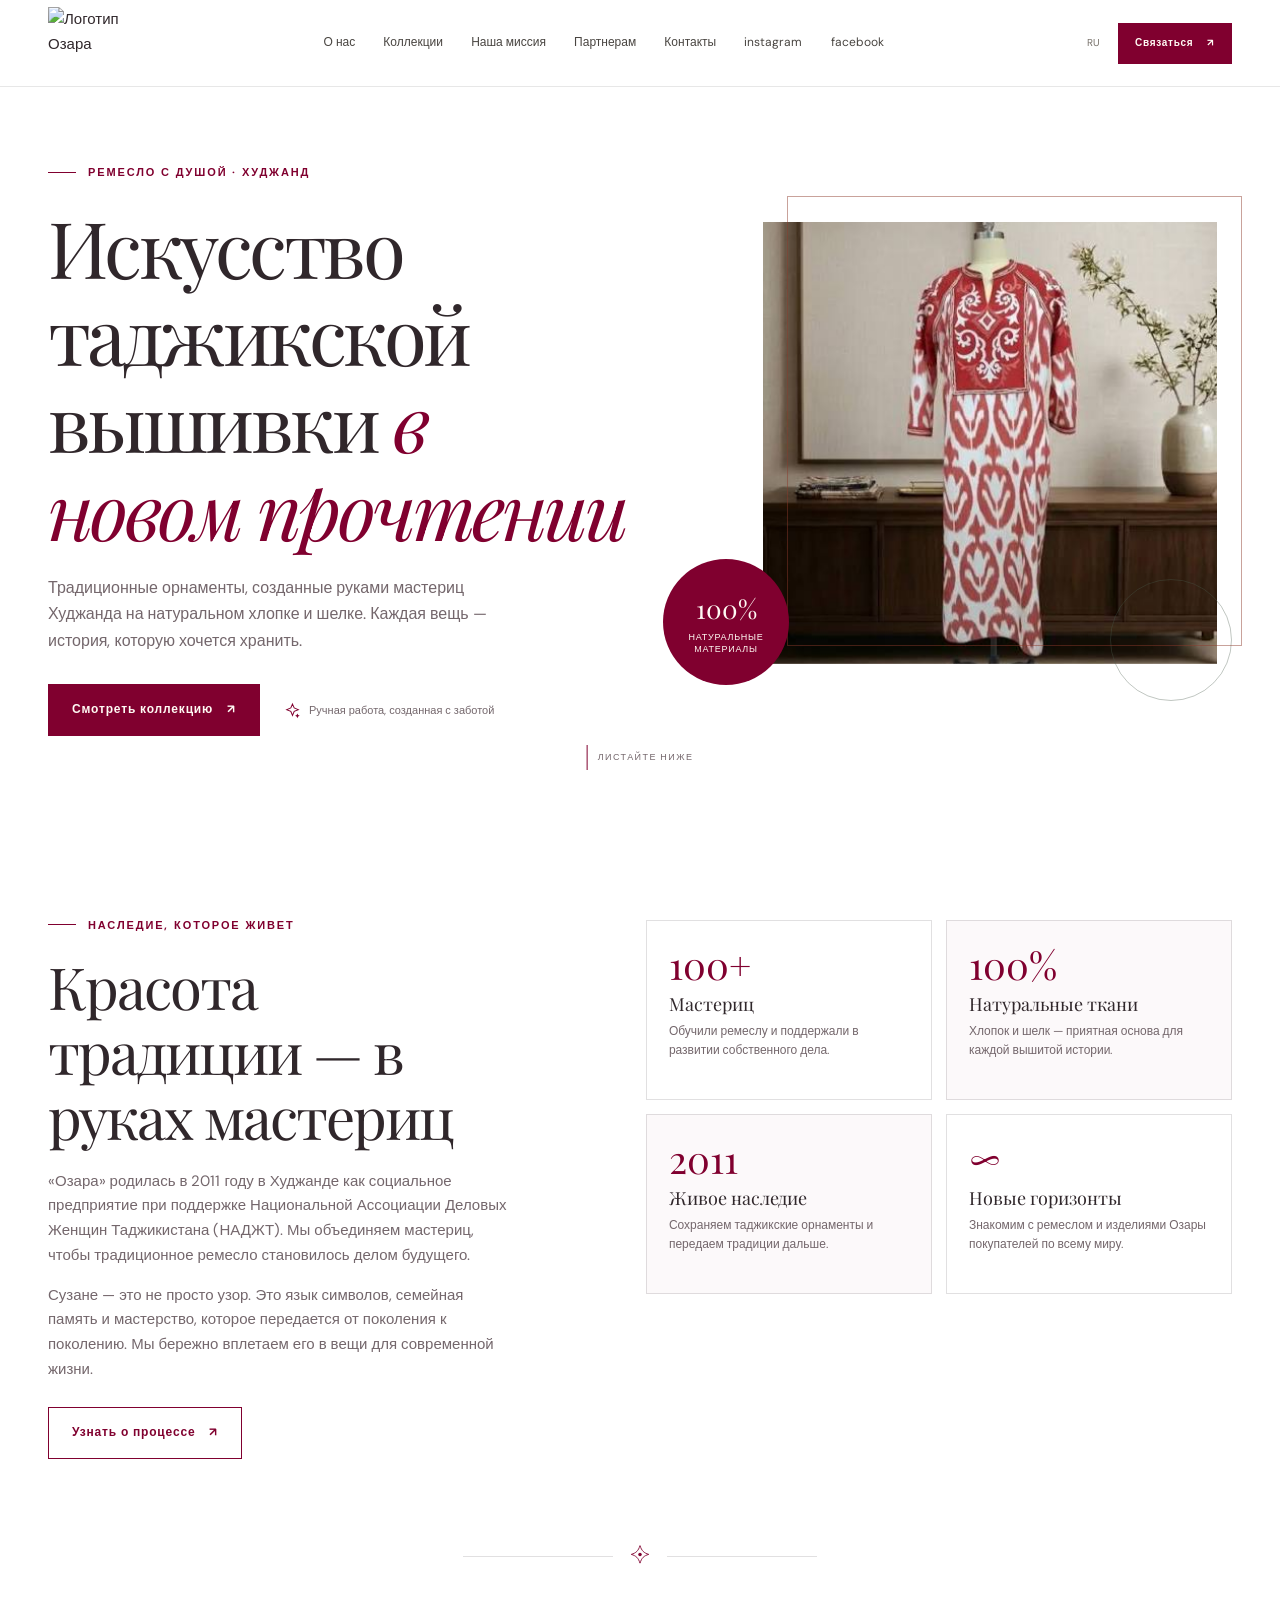
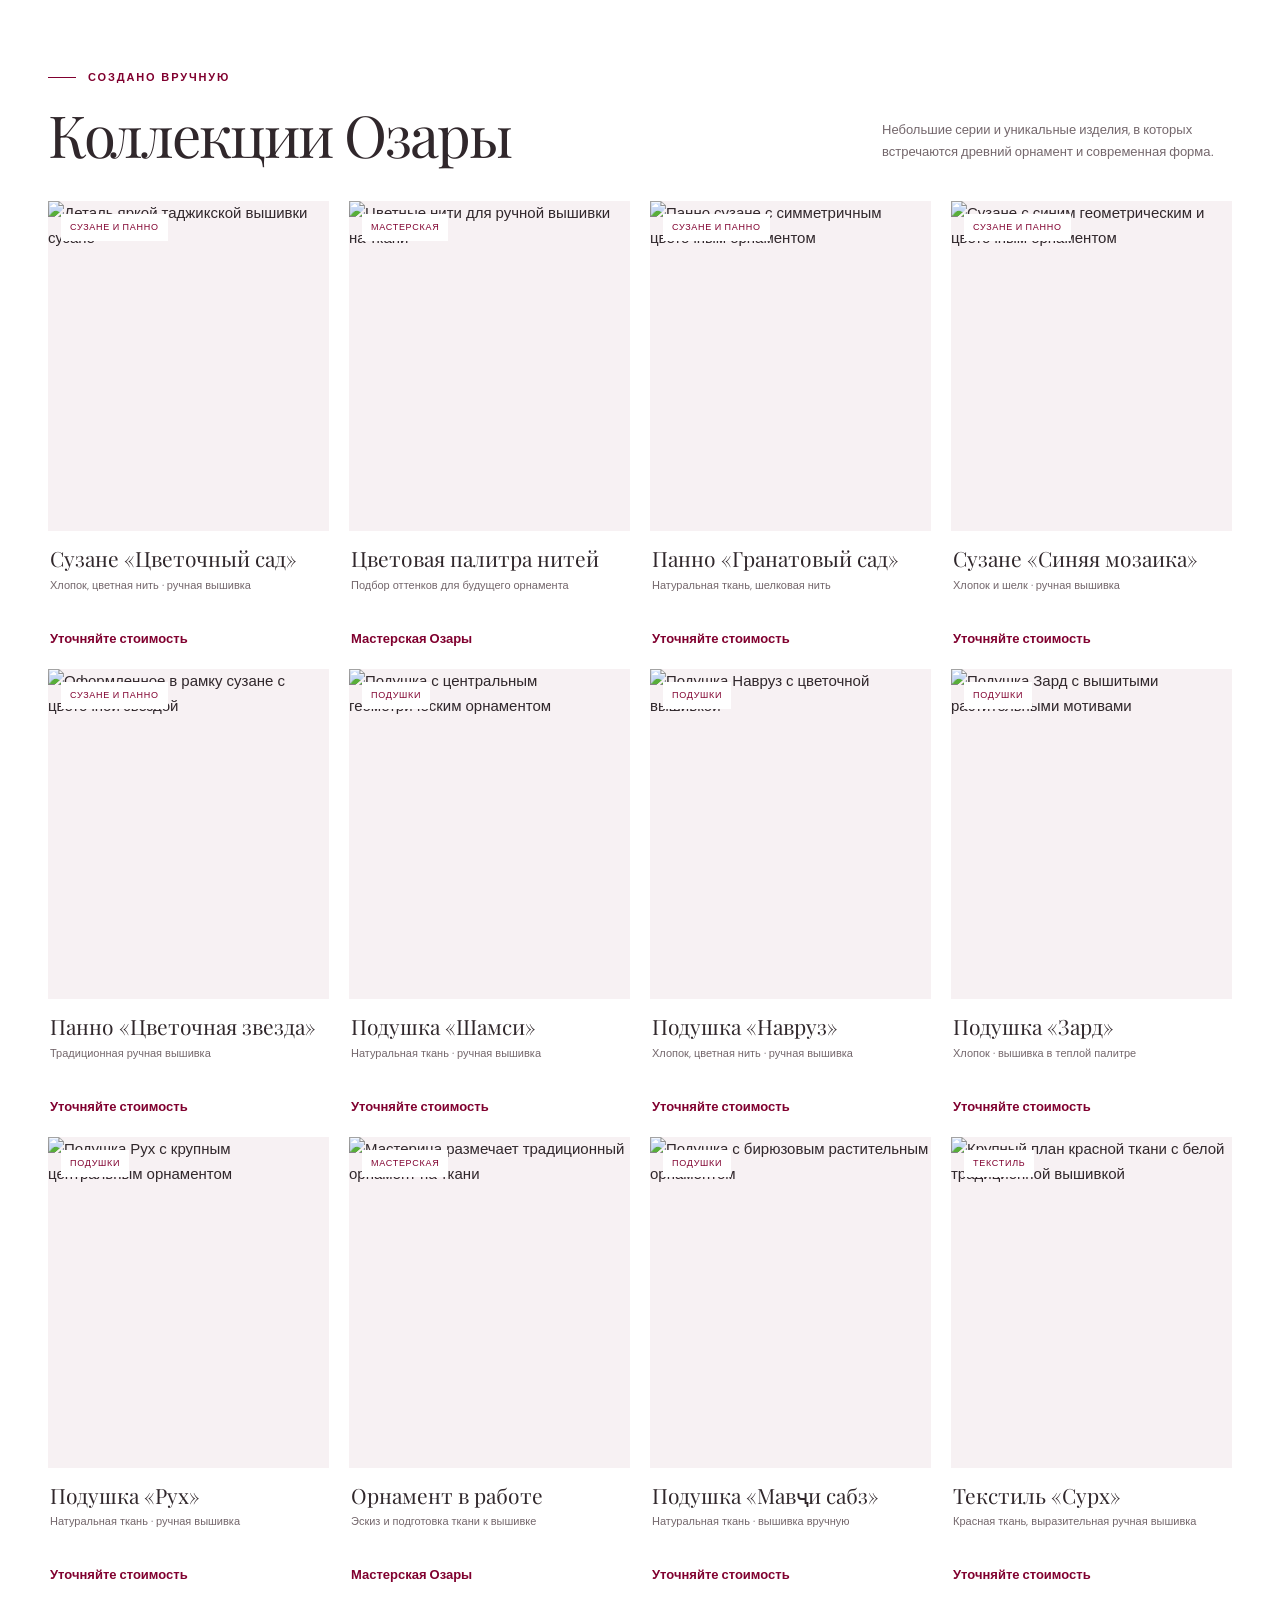
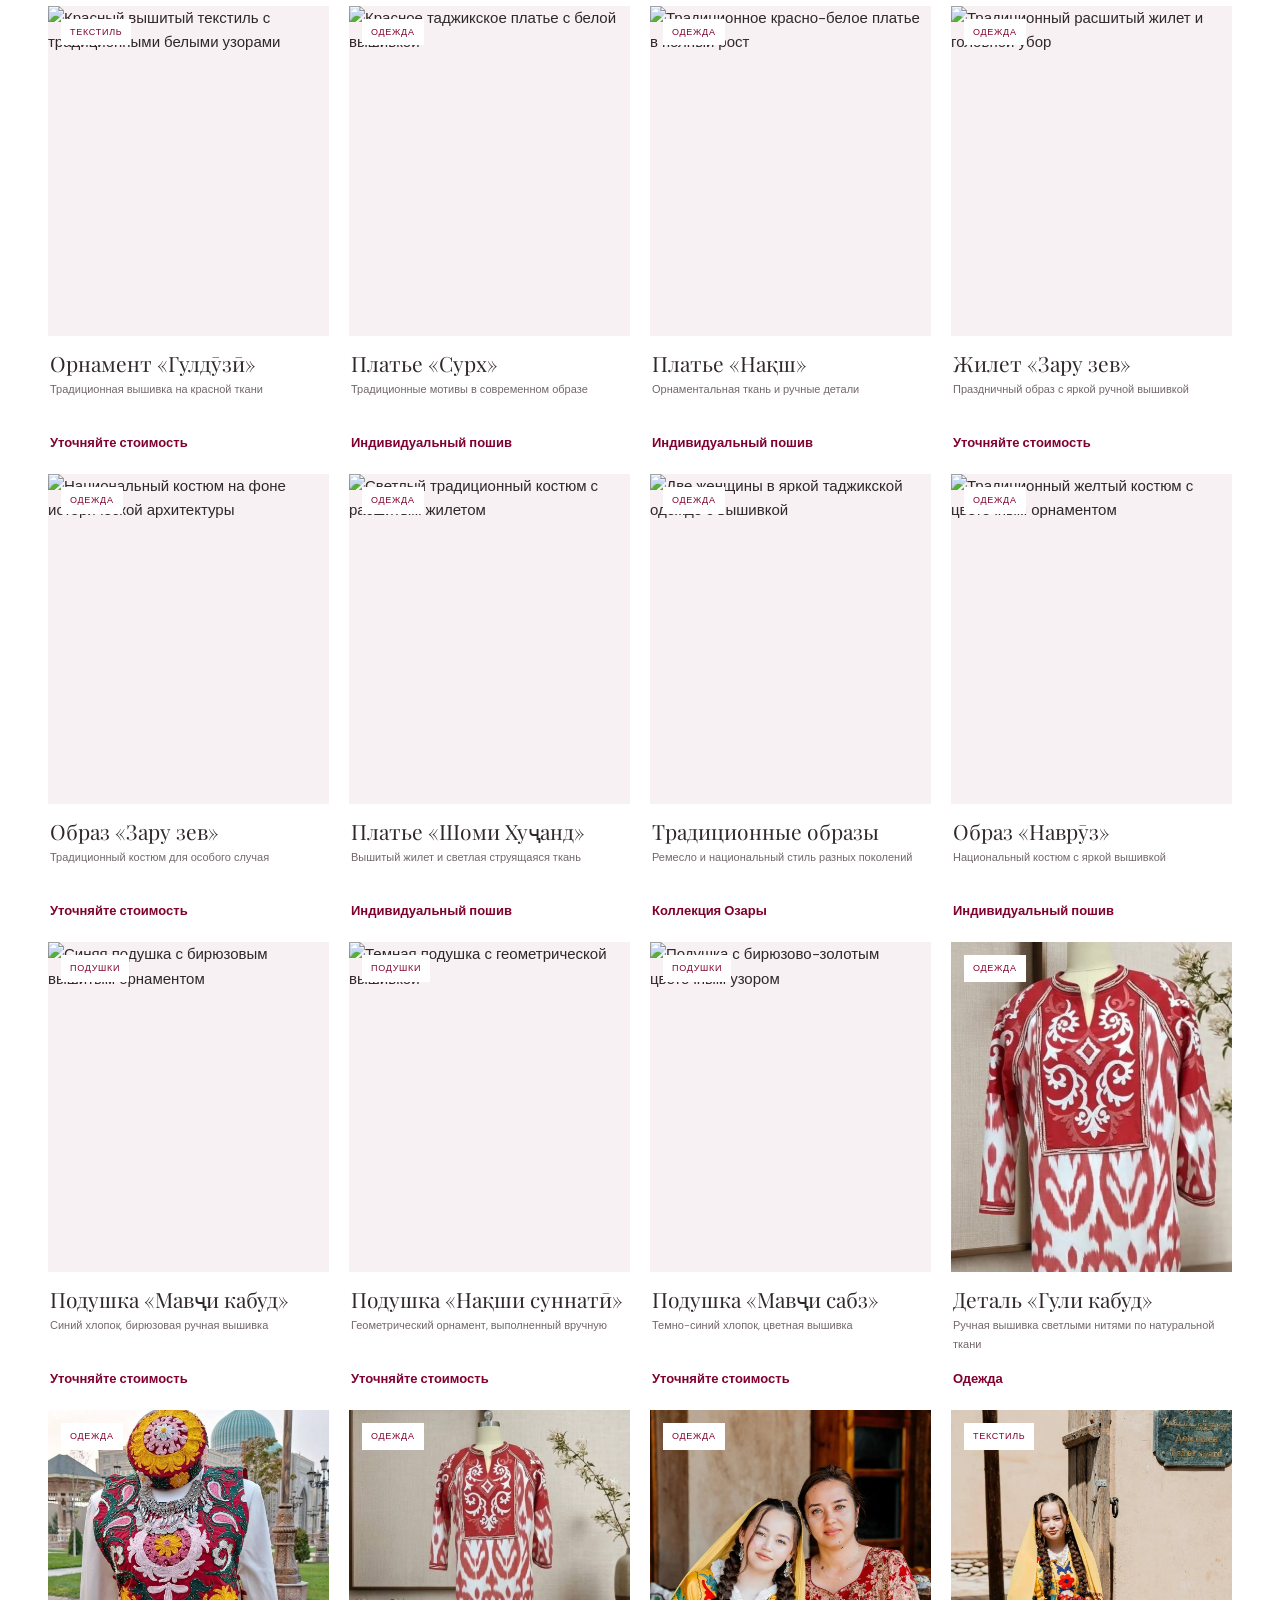
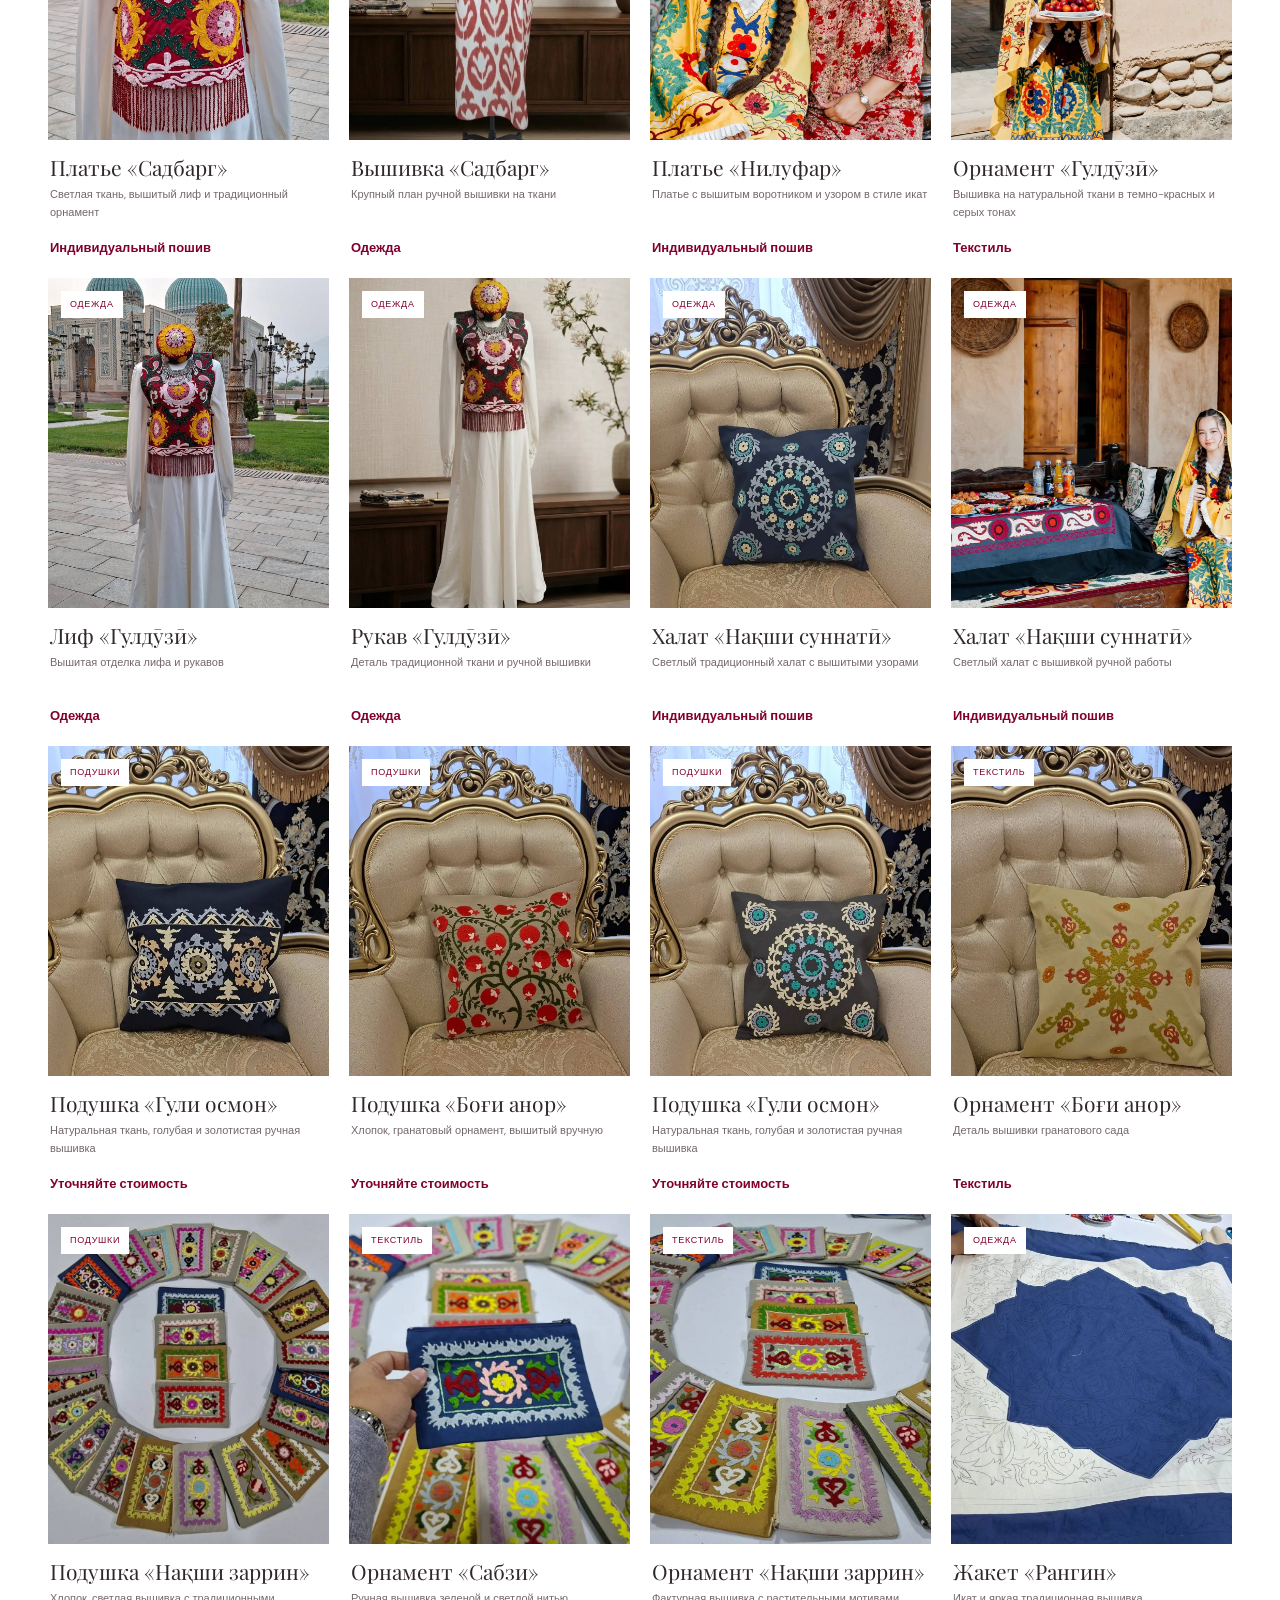
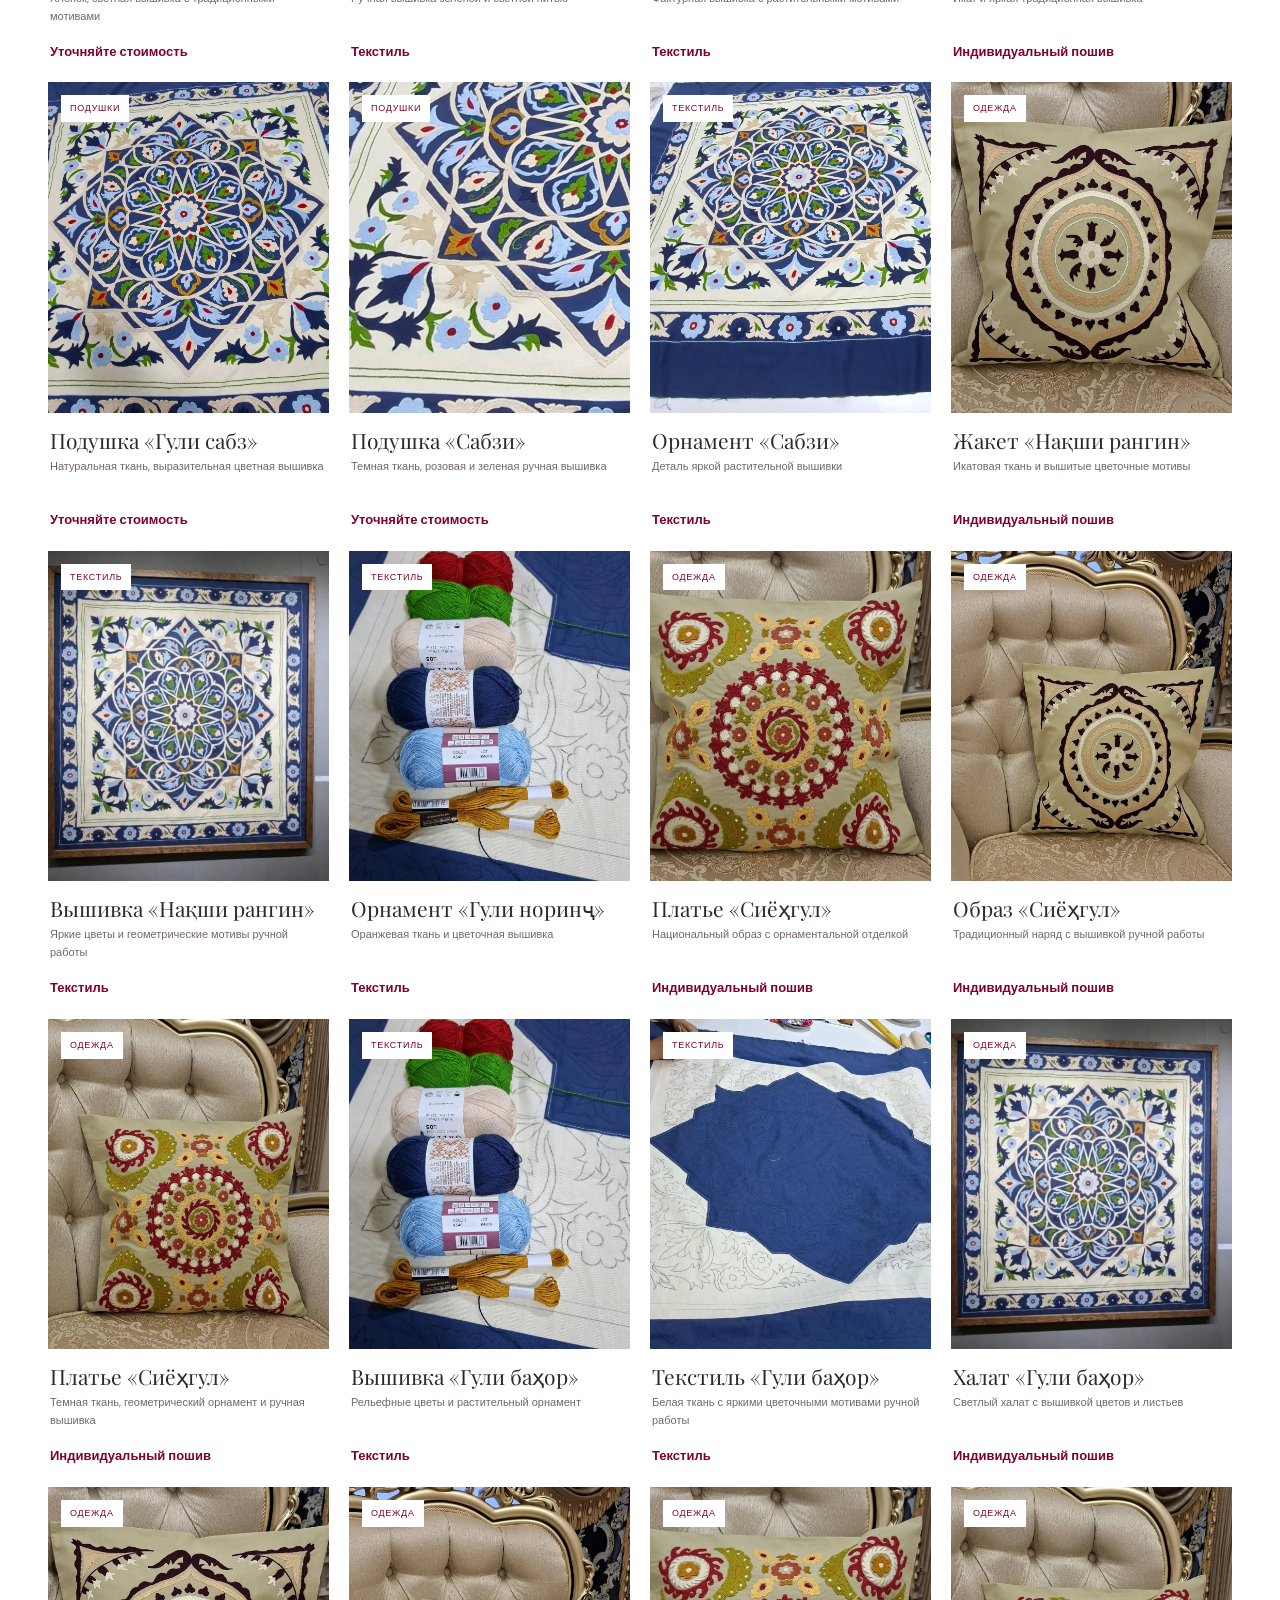
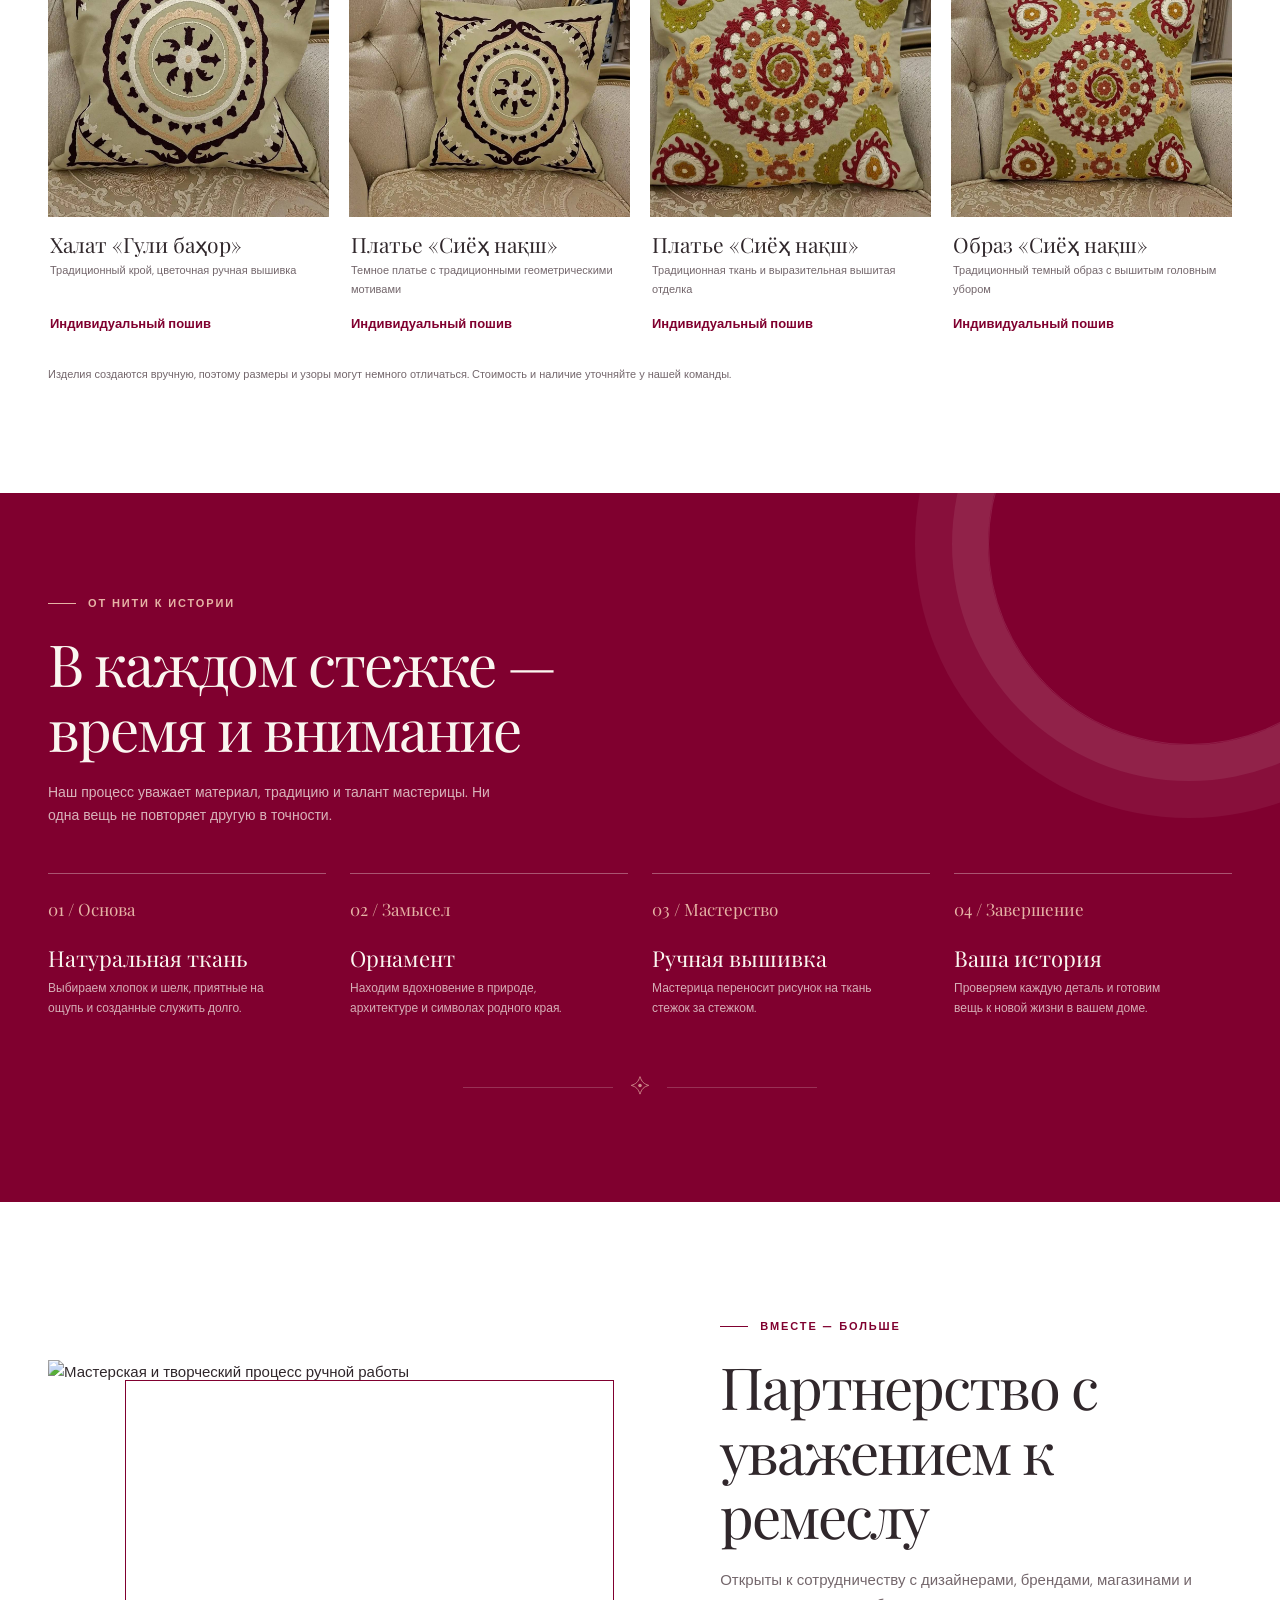
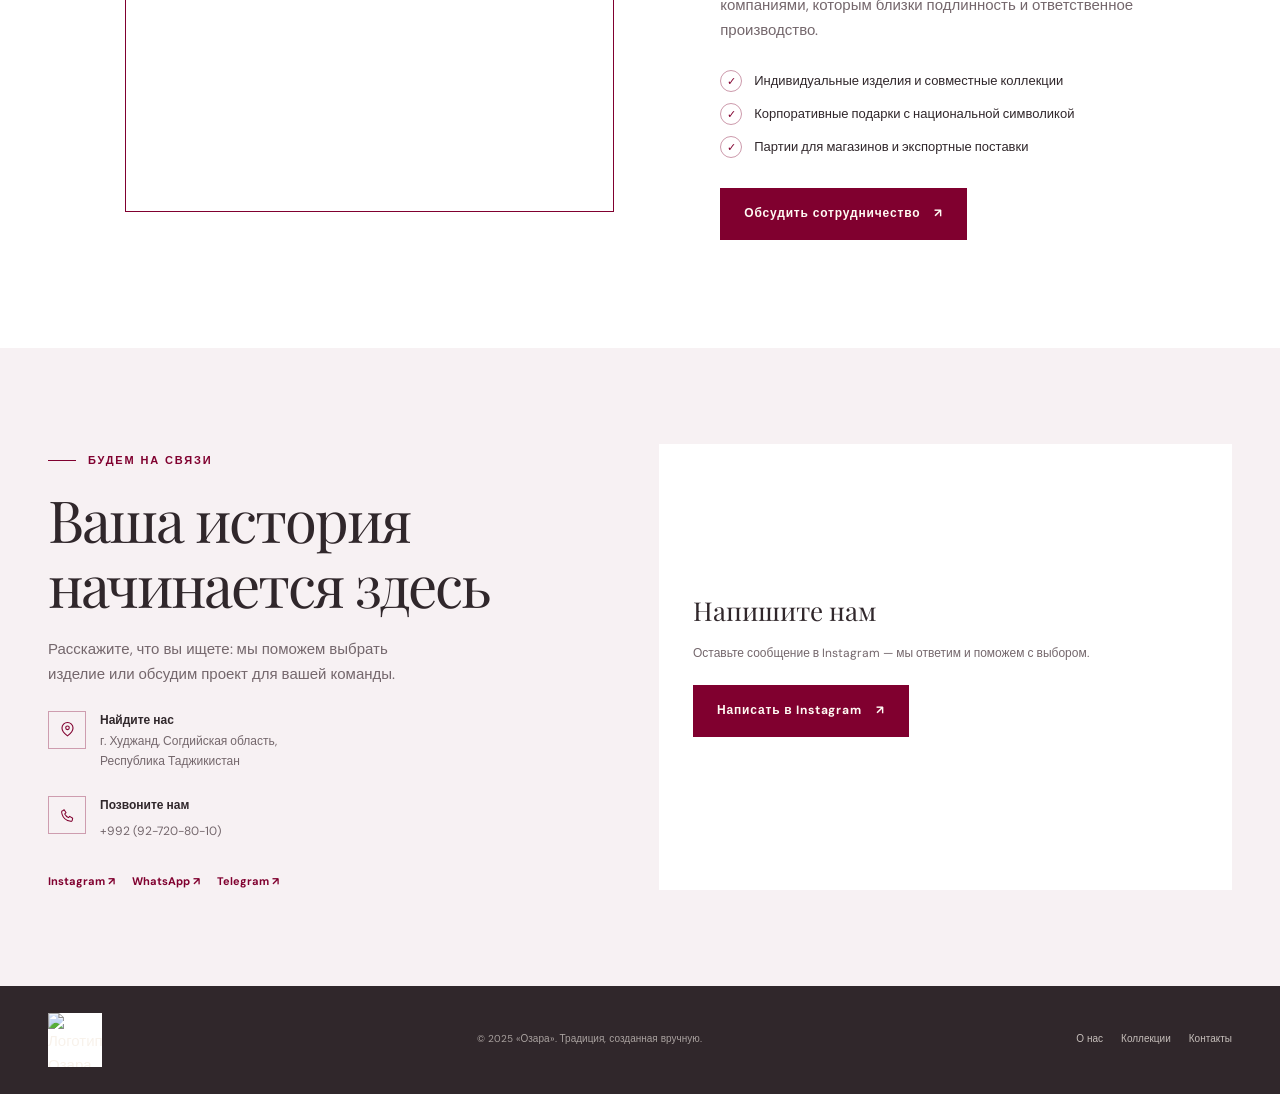
==== index.html @ 388c24fc "Rename ozara.html to index.html" ====
<!DOCTYPE html>
<html lang="ru">
<head>
  <meta charset="UTF-8">
  <meta name="viewport" content="width=device-width, initial-scale=1.0">
  <meta name="theme-color" content="#ffffff">
  <meta name="description" content="Озара — современное прочтение таджикской вышивки ручной работы. Сузане, текстиль и аксессуары из натуральных тканей, созданные мастерицами Худжанда.">
  <title>Озара — искусство таджикской вышивки</title>
  <link rel="preconnect" href="https://fonts.googleapis.com">
  <link rel="preconnect" href="https://fonts.gstatic.com" crossorigin>
  <link href="https://fonts.googleapis.com/css2?family=DM+Sans:wght@400;500;600;700&family=Playfair+Display:wght@400;500;600&display=swap" rel="stylesheet">
  <link rel="stylesheet" href="ozara.css">
  <style>
    .product-open { display: none; }
    @media (max-width: 760px) {
      .header-inner { flex-wrap: wrap; justify-content: center; padding: 8px 0; }
      .nav { position: static; display: flex; flex-wrap: wrap; justify-content: center; gap: 8px 16px; padding: 8px 0; border: 0; background: transparent; }
      .nav a { padding: 4px 0; border: 0; }
      .header-actions { display: none; }
    }
  </style>
  </head>
<body>
  <header class="header">
    <div class="container header-inner">
      <a class="brand" href="#top" aria-label="Озара — на главную">
        <img class="brand-logo" src="file:///C:/Users/User/AppData/Roaming/Code/agentSessionData/80e97514-b117-4c95-a31f-846310527b14/attachments/bdfec737-0887-4cc1-9a40-b3d460a65b97/Image%20from%20URL.png" alt="Логотип Озара">
      </a>
      <nav class="nav" id="main-nav" aria-label="Основная навигация">
        <a href="#about">О нас</a>
        <a href="./ozara.html?view=collections#collections" target="_blank" rel="noopener">Коллекции</a>
        <a href="#impact">Наша миссия</a>
        <a href="#partners">Партнерам</a>
        <a href="#contacts">Контакты</a>
        <a href="https://www.instagram.com/ozara_company/" target="_blank" rel="noopener noreferrer">instagram</a>
        <a href="https://www.facebook.com/savingourheritagesavingourselves/" target="_blank" rel="noopener noreferrer">facebook</a>
      </nav>
      <div class="header-actions">
        <span class="languages" aria-label="Язык страницы">RU</span>
        <a class="button header-contact" href="#contacts">Связаться <span aria-hidden="true">↗</span></a>
      </div>
    </div>
  </header>

  <main>
    <section class="hero" id="top">
      <div class="container hero-grid">
        <div class="hero-copy">
          <span class="eyebrow">Ремесло с душой · Худжанд</span>
          <h1>Искусство таджикской вышивки <em>в новом прочтении</em></h1>
          <p>Традиционные орнаменты, созданные руками мастериц Худжанда на натуральном хлопке и шелке. Каждая вещь — история, которую хочется хранить.</p>
          <div class="hero-cta">
            <a class="button" href="./ozara.html?view=collections#collections" target="_blank" rel="noopener">Смотреть коллекцию <span aria-hidden="true">↗</span></a>
            <span class="hero-note">
              <svg viewBox="0 0 20 20" fill="none" aria-hidden="true"><path d="M10 2.5 12 7l4.8 2-4.8 2-2 4.8L8 11l-4.8-2L8 7l2-4.5Z" stroke="currentColor" stroke-width="1.2"/><path d="m15.7 13.6.9 1.8 1.9.9-1.9.8-.9 1.9-.8-1.9-1.9-.8 1.9-.9.8-1.8Z" fill="currentColor"/></svg>
              Ручная работа, созданная с заботой
            </span>
          </div>
        </div>
        <div class="hero-art">
          <img class="hero-photo" src="./images.jpg" alt="Фактура ткани и ручная вышивка в теплых природных оттенках">
          <div class="hero-stamp"><strong>100%</strong><span>натуральные материалы</span></div>
        </div>
      </div>
      <a class="hero-scroll" href="#about">Листайте ниже</a>
    </section>

    <section class="story" id="about">
      <div class="container story-layout">
        <div class="story-copy">
          <span class="eyebrow">Наследие, которое живет</span>
          <h2>Красота традиции — в руках мастериц</h2>
          <p>«Озара» родилась в 2011 году в Худжанде как социальное предприятие при поддержке Национальной Ассоциации Деловых Женщин Таджикистана (НАДЖТ). Мы объединяем мастериц, чтобы традиционное ремесло становилось делом будущего.</p>
          <p>Сузане — это не просто узор. Это язык символов, семейная память и мастерство, которое передается от поколения к поколению. Мы бережно вплетаем его в вещи для современной жизни.</p>
          <a class="button button--outline" href="#craft">Узнать о процессе <span aria-hidden="true">↗</span></a>
        </div>
        <div class="impact-grid" id="impact">
          <article class="impact-card"><strong>100+</strong><h3>Мастериц</h3><p>Обучили ремеслу и поддержали в развитии собственного дела.</p></article>
          <article class="impact-card"><strong>100%</strong><h3>Натуральные ткани</h3><p>Хлопок и шелк — приятная основа для каждой вышитой истории.</p></article>
          <article class="impact-card"><strong>2011</strong><h3>Живое наследие</h3><p>Сохраняем таджикские орнаменты и передаем традиции дальше.</p></article>
          <article class="impact-card"><strong>∞</strong><h3>Новые горизонты</h3><p>Знакомим с ремеслом и изделиями Озары покупателей по всему миру.</p></article>
        </div>
      </div>
      <div class="container story-divider"><div class="ornament" aria-hidden="true"><svg viewBox="0 0 32 32" fill="none"><path d="M16 3c2 6 4.3 8.3 10 10-5.7 1.7-8 4-10 10-2-6-4.3-8.3-10-10 5.7-1.7 8-4 10-10Z" stroke="currentColor"/><circle cx="16" cy="13" r="2" fill="currentColor"/></svg></div></div>
    </section>

    <section class="collections" id="collections">
      <div class="container">
        <div class="section-heading">
          <div><span class="eyebrow">Создано вручную</span><h2>Коллекции Озары</h2></div>
          <p>Небольшие серии и уникальные изделия, в которых встречаются древний орнамент и современная форма.</p>
        </div>
        <div class="product-grid">
          <article class="product-card" data-category="decor" data-name="Сузане «Цветочный сад»" data-material="Хлопок, цветная нить, традиционная ручная вышивка" data-price="Уточняйте стоимость">
            <div class="product-image-wrap"><img class="product-image" src="file:///C:/Users/User/AppData/Roaming/Code/agentSessionData/80e97514-b117-4c95-a31f-846310527b14/attachments/a5434e09-8bdb-4205-a7fa-9512b98ae7c1/photo_1_2026-11-19_08-47-59.jpg" alt="Деталь яркой таджикской вышивки сузане" loading="lazy"><span class="product-tag">Сузане и панно</span></div>
            <div class="product-info"><h3>Сузане «Цветочный сад»</h3><p>Хлопок, цветная нить · ручная вышивка</p><div class="product-bottom"><span class="product-price">Уточняйте стоимость</span><button class="text-link product-open" type="button">Подробнее ↗</button></div></div>
          </article>
          <article class="product-card" data-category="process" data-name="Цветовая палитра нитей" data-material="Нити для ручной вышивки по натуральному хлопку" data-price="Часть процесса создания">
            <div class="product-image-wrap"><img class="product-image" src="file:///C:/Users/User/AppData/Roaming/Code/agentSessionData/80e97514-b117-4c95-a31f-846310527b14/attachments/ec628f02-c9c6-4e22-a264-705bcdb2074f/photo_4_2026-11-19_08-47-59.jpg" alt="Цветные нити для ручной вышивки на ткани" loading="lazy"><span class="product-tag">Мастерская</span></div>
            <div class="product-info"><h3>Цветовая палитра нитей</h3><p>Подбор оттенков для будущего орнамента</p><div class="product-bottom"><span class="product-price">Мастерская Озары</span><button class="text-link product-open" type="button">Подробнее ↗</button></div></div>
          </article>
          <article class="product-card" data-category="decor" data-name="Панно «Гранатовый сад»" data-material="Натуральная ткань, шелковая нить, ручная вышивка" data-price="Уточняйте стоимость">
            <div class="product-image-wrap"><img class="product-image" src="file:///C:/Users/User/AppData/Roaming/Code/agentSessionData/80e97514-b117-4c95-a31f-846310527b14/attachments/4d92710e-88cf-4eb5-a44c-13581e485384/photo_2_2026-11-19_08-47-59.jpg" alt="Панно сузане с симметричным цветочным орнаментом" loading="lazy"><span class="product-tag">Сузане и панно</span></div>
            <div class="product-info"><h3>Панно «Гранатовый сад»</h3><p>Натуральная ткань, шелковая нить</p><div class="product-bottom"><span class="product-price">Уточняйте стоимость</span><button class="text-link product-open" type="button">Подробнее ↗</button></div></div>
          </article>
          <article class="product-card" data-category="decor" data-name="Сузане «Синяя мозаика»" data-material="Хлопок, шелк, традиционная ручная вышивка" data-price="Уточняйте стоимость">
            <div class="product-image-wrap"><img class="product-image" src="file:///C:/Users/User/AppData/Roaming/Code/agentSessionData/80e97514-b117-4c95-a31f-846310527b14/attachments/7d978d10-d0ed-47d5-84f0-b87da8e034cb/photo_3_2026-11-19_08-47-59.jpg" alt="Сузане с синим геометрическим и цветочным орнаментом" loading="lazy"><span class="product-tag">Сузане и панно</span></div>
            <div class="product-info"><h3>Сузане «Синяя мозаика»</h3><p>Хлопок и шелк · ручная вышивка</p><div class="product-bottom"><span class="product-price">Уточняйте стоимость</span><button class="text-link product-open" type="button">Подробнее ↗</button></div></div>
          </article>
          <article class="product-card" data-category="decor" data-name="Панно «Цветочная звезда»" data-material="Ткань, цветная нить, традиционная вышивка" data-price="Уточняйте стоимость">
            <div class="product-image-wrap"><img class="product-image" src="file:///C:/Users/User/AppData/Roaming/Code/agentSessionData/80e97514-b117-4c95-a31f-846310527b14/attachments/4a6e87f0-214d-49a7-810c-1f1179fc75db/photo_6_2026-11-19_08-48-00.jpg" alt="Оформленное в рамку сузане с цветочной звездой" loading="lazy"><span class="product-tag">Сузане и панно</span></div>
            <div class="product-info"><h3>Панно «Цветочная звезда»</h3><p>Традиционная ручная вышивка</p><div class="product-bottom"><span class="product-price">Уточняйте стоимость</span><button class="text-link product-open" type="button">Подробнее ↗</button></div></div>
          </article>
          <article class="product-card" data-category="pillows" data-name="Подушка «Шамси»" data-material="Натуральная ткань, ручная вышивка в темной гамме" data-price="Уточняйте стоимость">
            <div class="product-image-wrap"><img class="product-image" src="file:///C:/Users/User/AppData/Roaming/Code/agentSessionData/80e97514-b117-4c95-a31f-846310527b14/attachments/b58fc2bc-5fe7-425c-81c3-e64e229c9b67/photo_8_2026-11-19_08-48-00.jpg" alt="Подушка с центральным геометрическим орнаментом" loading="lazy"><span class="product-tag">Подушки</span></div>
            <div class="product-info"><h3>Подушка «Шамси»</h3><p>Натуральная ткань · ручная вышивка</p><div class="product-bottom"><span class="product-price">Уточняйте стоимость</span><button class="text-link product-open" type="button">Подробнее ↗</button></div></div>
          </article>
          <article class="product-card" data-category="pillows" data-name="Подушка «Навруз»" data-material="Хлопок, цветная нить, цветочная вышивка" data-price="Уточняйте стоимость">
            <div class="product-image-wrap"><img class="product-image" src="file:///C:/Users/User/AppData/Roaming/Code/agentSessionData/80e97514-b117-4c95-a31f-846310527b14/attachments/d7e22818-9757-4e5d-a00b-9df424d7c5ac/photo_9_2026-11-19_08-48-00.jpg" alt="Подушка Навруз с цветочной вышивкой" loading="lazy"><span class="product-tag">Подушки</span></div>
            <div class="product-info"><h3>Подушка «Навруз»</h3><p>Хлопок, цветная нить · ручная вышивка</p><div class="product-bottom"><span class="product-price">Уточняйте стоимость</span><button class="text-link product-open" type="button">Подробнее ↗</button></div></div>
          </article>
          <article class="product-card" data-category="pillows" data-name="Подушка «Зард»" data-material="Хлопок, вышивка в натуральной цветовой палитре" data-price="Уточняйте стоимость">
            <div class="product-image-wrap"><img class="product-image" src="file:///C:/Users/User/AppData/Roaming/Code/agentSessionData/80e97514-b117-4c95-a31f-846310527b14/attachments/342ebb17-c7dc-4cfd-a036-287eef2dc935/photo_10_2026-11-19_08-48-00.jpg" alt="Подушка Зард с вышитыми растительными мотивами" loading="lazy"><span class="product-tag">Подушки</span></div>
            <div class="product-info"><h3>Подушка «Зард»</h3><p>Хлопок · вышивка в теплой палитре</p><div class="product-bottom"><span class="product-price">Уточняйте стоимость</span><button class="text-link product-open" type="button">Подробнее ↗</button></div></div>
          </article>
          <article class="product-card" data-category="pillows" data-name="Подушка «Рух»" data-material="Натуральная ткань, декоративная ручная вышивка" data-price="Уточняйте стоимость">
            <div class="product-image-wrap"><img class="product-image" src="file:///C:/Users/User/AppData/Roaming/Code/agentSessionData/80e97514-b117-4c95-a31f-846310527b14/attachments/d9d85ddd-f6f1-4f13-b02a-c6497569b0c1/photo_7_2026-11-19_08-48-00.jpg" alt="Подушка Рух с крупным центральным орнаментом" loading="lazy"><span class="product-tag">Подушки</span></div>
            <div class="product-info"><h3>Подушка «Рух»</h3><p>Натуральная ткань · ручная вышивка</p><div class="product-bottom"><span class="product-price">Уточняйте стоимость</span><button class="text-link product-open" type="button">Подробнее ↗</button></div></div>
          </article>
          <article class="product-card" data-category="process" data-name="Орнамент в работе" data-material="Традиционный узор, подготовленный мастерицей к ручной вышивке" data-price="Часть процесса создания">
            <div class="product-image-wrap"><img class="product-image" src="file:///C:/Users/User/AppData/Roaming/Code/agentSessionData/80e97514-b117-4c95-a31f-846310527b14/attachments/7c04d0cb-7f1c-4c05-aaa9-dcd665f09ff8/photo_5_2026-11-19_08-48-00.jpg" alt="Мастерица размечает традиционный орнамент на ткани" loading="lazy"><span class="product-tag">Мастерская</span></div>
            <div class="product-info"><h3>Орнамент в работе</h3><p>Эскиз и подготовка ткани к вышивке</p><div class="product-bottom"><span class="product-price">Мастерская Озары</span><button class="text-link product-open" type="button">Подробнее ↗</button></div></div>
          </article>
          <article class="product-card" data-category="pillows" data-name="Подушка «Мавҷи сабз»" data-material="Натуральная ткань, хлопковые нити, ручная вышивка" data-price="Уточняйте стоимость">
            <div class="product-image-wrap"><img class="product-image" src="file:///C:/Users/User/AppData/Roaming/Code/agentSessionData/80e97514-b117-4c95-a31f-846310527b14/attachments/bcae9d20-10b4-4127-8b75-d91fd4be2f7b/photo_1_2026-11-19_08-54-10.jpg" alt="Подушка с бирюзовым растительным орнаментом" loading="lazy"><span class="product-tag">Подушки</span></div>
            <div class="product-info"><h3>Подушка «Мавҷи сабз»</h3><p>Натуральная ткань · вышивка вручную</p><div class="product-bottom"><span class="product-price">Уточняйте стоимость</span><button class="text-link product-open" type="button">Подробнее ↗</button></div></div>
          </article>
          <article class="product-card" data-category="textile" data-name="Текстиль «Сурх»" data-material="Ткань и хлопковая нить, традиционный ручной орнамент" data-price="Уточняйте стоимость">
            <div class="product-image-wrap"><img class="product-image" src="file:///C:/Users/User/AppData/Roaming/Code/agentSessionData/80e97514-b117-4c95-a31f-846310527b14/attachments/21234bc3-07d3-47a1-abc1-06bb621260c2/photo_13_2026-11-19_08-54-10.jpg" alt="Крупный план красной ткани с белой традиционной вышивкой" loading="lazy"><span class="product-tag">Текстиль</span></div>
            <div class="product-info"><h3>Текстиль «Сурх»</h3><p>Красная ткань, выразительная ручная вышивка</p><div class="product-bottom"><span class="product-price">Уточняйте стоимость</span><button class="text-link product-open" type="button">Подробнее ↗</button></div></div>
          </article>
          <article class="product-card" data-category="textile" data-name="Орнамент «Гулдӯзӣ»" data-material="Ткань с традиционной вышивкой белыми и красными нитями" data-price="Уточняйте стоимость">
            <div class="product-image-wrap"><img class="product-image" src="file:///C:/Users/User/AppData/Roaming/Code/agentSessionData/80e97514-b117-4c95-a31f-846310527b14/attachments/dba8c1c2-9691-4e14-8bc6-127c88e16c2e/photo_12_2026-11-19_08-54-10.jpg" alt="Красный вышитый текстиль с традиционными белыми узорами" loading="lazy"><span class="product-tag">Текстиль</span></div>
            <div class="product-info"><h3>Орнамент «Гулдӯзӣ»</h3><p>Традиционная вышивка на красной ткани</p><div class="product-bottom"><span class="product-price">Уточняйте стоимость</span><button class="text-link product-open" type="button">Подробнее ↗</button></div></div>
          </article>
          <article class="product-card" data-category="clothing" data-name="Платье «Сурх»" data-material="Традиционный крой, орнаментальная вышивка и принт" data-price="Индивидуальный пошив">
            <div class="product-image-wrap"><img class="product-image" src="file:///C:/Users/User/AppData/Roaming/Code/agentSessionData/80e97514-b117-4c95-a31f-846310527b14/attachments/f4213369-7b06-412e-8c83-ac249dda06bf/photo_11_2026-11-19_08-54-10.jpg" alt="Красное таджикское платье с белой вышивкой" loading="lazy"><span class="product-tag">Одежда</span></div>
            <div class="product-info"><h3>Платье «Сурх»</h3><p>Традиционные мотивы в современном образе</p><div class="product-bottom"><span class="product-price">Индивидуальный пошив</span><button class="text-link product-open" type="button">Подробнее ↗</button></div></div>
          </article>
          <article class="product-card" data-category="clothing" data-name="Платье «Нақш»" data-material="Ткань с традиционным орнаментом и вышитым лифом" data-price="Индивидуальный пошив">
            <div class="product-image-wrap"><img class="product-image" src="file:///C:/Users/User/AppData/Roaming/Code/agentSessionData/80e97514-b117-4c95-a31f-846310527b14/attachments/7231b371-b721-4ecb-ba08-6170dcd436f9/photo_10_2026-11-19_08-54-10.jpg" alt="Традиционное красно-белое платье в полный рост" loading="lazy"><span class="product-tag">Одежда</span></div>
            <div class="product-info"><h3>Платье «Нақш»</h3><p>Орнаментальная ткань и ручные детали</p><div class="product-bottom"><span class="product-price">Индивидуальный пошив</span><button class="text-link product-open" type="button">Подробнее ↗</button></div></div>
          </article>
          <article class="product-card" data-category="clothing" data-name="Жилет «Зару зев»" data-material="Бархатный жилет с яркой декоративной вышивкой" data-price="Уточняйте стоимость">
            <div class="product-image-wrap"><img class="product-image" src="file:///C:/Users/User/AppData/Roaming/Code/agentSessionData/80e97514-b117-4c95-a31f-846310527b14/attachments/d93cfee2-8895-4e8b-8b4d-fe34170bb4da/photo_9_2026-11-19_08-54-10.jpg" alt="Традиционный расшитый жилет и головной убор" loading="lazy"><span class="product-tag">Одежда</span></div>
            <div class="product-info"><h3>Жилет «Зару зев»</h3><p>Праздничный образ с яркой ручной вышивкой</p><div class="product-bottom"><span class="product-price">Уточняйте стоимость</span><button class="text-link product-open" type="button">Подробнее ↗</button></div></div>
          </article>
          <article class="product-card" data-category="clothing" data-name="Праздничный образ «Зару зев»" data-material="Традиционный костюм с вышитым жилетом и головным убором" data-price="Уточняйте стоимость">
            <div class="product-image-wrap"><img class="product-image" src="file:///C:/Users/User/AppData/Roaming/Code/agentSessionData/80e97514-b117-4c95-a31f-846310527b14/attachments/38e53111-2b88-4356-8047-11ad69a4e213/photo_8_2026-11-19_08-54-10.jpg" alt="Национальный костюм на фоне исторической архитектуры" loading="lazy"><span class="product-tag">Одежда</span></div>
            <div class="product-info"><h3>Образ «Зару зев»</h3><p>Традиционный костюм для особого случая</p><div class="product-bottom"><span class="product-price">Уточняйте стоимость</span><button class="text-link product-open" type="button">Подробнее ↗</button></div></div>
          </article>
          <article class="product-card" data-category="clothing" data-name="Платье «Шоми Хуҷанд»" data-material="Светлая ткань, вышитый жилет, ручная отделка" data-price="Индивидуальный пошив">
            <div class="product-image-wrap"><img class="product-image" src="file:///C:/Users/User/AppData/Roaming/Code/agentSessionData/80e97514-b117-4c95-a31f-846310527b14/attachments/d0fbc535-8bbb-4d96-a7f9-351f3876ee16/photo_7_2026-11-19_08-54-10.jpg" alt="Светлый традиционный костюм с расшитым жилетом" loading="lazy"><span class="product-tag">Одежда</span></div>
            <div class="product-info"><h3>Платье «Шоми Хуҷанд»</h3><p>Вышитый жилет и светлая струящаяся ткань</p><div class="product-bottom"><span class="product-price">Индивидуальный пошив</span><button class="text-link product-open" type="button">Подробнее ↗</button></div></div>
          </article>
          <article class="product-card" data-category="clothing" data-name="Традиционные образы Озары" data-material="Национальные костюмы и вышитые детали ручной работы" data-price="Коллекция Озары">
            <div class="product-image-wrap"><img class="product-image" src="file:///C:/Users/User/AppData/Roaming/Code/agentSessionData/80e97514-b117-4c95-a31f-846310527b14/attachments/5102ca64-66e1-4031-8160-780f151cdcc7/photo_6_2026-11-19_08-54-10.jpg" alt="Две женщины в яркой таджикской одежде с вышивкой" loading="lazy"><span class="product-tag">Одежда</span></div>
            <div class="product-info"><h3>Традиционные образы</h3><p>Ремесло и национальный стиль разных поколений</p><div class="product-bottom"><span class="product-price">Коллекция Озары</span><button class="text-link product-open" type="button">Подробнее ↗</button></div></div>
          </article>
          <article class="product-card" data-category="clothing" data-name="Образ «Наврӯз»" data-material="Традиционное платье с яркой вышивкой и национальным орнаментом" data-price="Индивидуальный пошив">
            <div class="product-image-wrap"><img class="product-image" src="file:///C:/Users/User/AppData/Roaming/Code/agentSessionData/80e97514-b117-4c95-a31f-846310527b14/attachments/a691dee2-b8a0-43d7-9ac0-ca8d1d3488f6/photo_5_2026-11-19_08-54-10.jpg" alt="Традиционный желтый костюм с цветочным орнаментом" loading="lazy"><span class="product-tag">Одежда</span></div>
            <div class="product-info"><h3>Образ «Наврӯз»</h3><p>Национальный костюм с яркой вышивкой</p><div class="product-bottom"><span class="product-price">Индивидуальный пошив</span><button class="text-link product-open" type="button">Подробнее ↗</button></div></div>
          </article>
          <article class="product-card" data-category="pillows" data-name="Подушка «Мавҷи кабуд»" data-material="Натуральная ткань, синие и бирюзовые нити, ручная вышивка" data-price="Уточняйте стоимость">
            <div class="product-image-wrap"><img class="product-image" src="file:///C:/Users/User/AppData/Roaming/Code/agentSessionData/80e97514-b117-4c95-a31f-846310527b14/attachments/e4ba70bf-c0d4-499c-a3ca-8c558d029df8/photo_3_2026-11-19_08-54-10.jpg" alt="Синяя подушка с бирюзовым вышитым орнаментом" loading="lazy"><span class="product-tag">Подушки</span></div>
            <div class="product-info"><h3>Подушка «Мавҷи кабуд»</h3><p>Синий хлопок, бирюзовая ручная вышивка</p><div class="product-bottom"><span class="product-price">Уточняйте стоимость</span><button class="text-link product-open" type="button">Подробнее ↗</button></div></div>
          </article>
          <article class="product-card" data-category="pillows" data-name="Подушка «Нақши суннатӣ»" data-material="Натуральная ткань, геометрический орнамент, ручная вышивка" data-price="Уточняйте стоимость">
            <div class="product-image-wrap"><img class="product-image" src="file:///C:/Users/User/AppData/Roaming/Code/agentSessionData/80e97514-b117-4c95-a31f-846310527b14/attachments/f394a3c7-f87d-4553-a603-d113ce57b82b/photo_2_2026-11-19_08-54-10.jpg" alt="Темная подушка с геометрической вышивкой" loading="lazy"><span class="product-tag">Подушки</span></div>
            <div class="product-info"><h3>Подушка «Нақши суннатӣ»</h3><p>Геометрический орнамент, выполненный вручную</p><div class="product-bottom"><span class="product-price">Уточняйте стоимость</span><button class="text-link product-open" type="button">Подробнее ↗</button></div></div>
          </article>
          <article class="product-card" data-category="pillows" data-name="Подушка «Мавҷи сабз» — версия II" data-material="Темно-синяя ткань, цветная ручная вышивка" data-price="Уточняйте стоимость">
            <div class="product-image-wrap"><img class="product-image" src="file:///C:/Users/User/AppData/Roaming/Code/agentSessionData/80e97514-b117-4c95-a31f-846310527b14/attachments/672d1620-859c-47c8-bc5d-72891d9b0048/photo_4_2026-11-19_08-54-10.jpg" alt="Подушка с бирюзово-золотым цветочным узором" loading="lazy"><span class="product-tag">Подушки</span></div>
            <div class="product-info"><h3>Подушка «Мавҷи сабз»</h3><p>Темно-синий хлопок, цветная вышивка</p><div class="product-bottom"><span class="product-price">Уточняйте стоимость</span><button class="text-link product-open" type="button">Подробнее ↗</button></div></div>
          </article>
          <article class="product-card" data-category="clothing"><div class="product-image-wrap"><img class="product-image" src="./images/photo_26_2026-11-19_11-27-40.jpg" alt="Вышивка светлыми нитями по натуральной ткани" loading="lazy"><span class="product-tag">Одежда</span></div><div class="product-info"><h3>Деталь «Гули кабуд»</h3><p>Ручная вышивка светлыми нитями по натуральной ткани</p><div class="product-bottom"><span class="product-price">Одежда</span></div></div></article>
          <article class="product-card" data-category="clothing"><div class="product-image-wrap"><img class="product-image" src="./images/photo_24_2026-11-19_11-27-40.jpg" alt="Светлая ткань, вышитый лиф и традиционный орнамент" loading="lazy"><span class="product-tag">Одежда</span></div><div class="product-info"><h3>Платье «Садбарг»</h3><p>Светлая ткань, вышитый лиф и традиционный орнамент</p><div class="product-bottom"><span class="product-price">Индивидуальный пошив</span></div></div></article>
          <article class="product-card" data-category="clothing"><div class="product-image-wrap"><img class="product-image" src="./images/photo_25_2026-11-19_11-27-40.jpg" alt="Крупный план ручной вышивки на ткани" loading="lazy"><span class="product-tag">Одежда</span></div><div class="product-info"><h3>Вышивка «Садбарг»</h3><p>Крупный план ручной вышивки на ткани</p><div class="product-bottom"><span class="product-price">Одежда</span></div></div></article>
          <article class="product-card" data-category="clothing"><div class="product-image-wrap"><img class="product-image" src="./images/photo_21_2026-11-19_11-27-40.jpg" alt="Платье с вышитым воротником и узором в стиле икат" loading="lazy"><span class="product-tag">Одежда</span></div><div class="product-info"><h3>Платье «Нилуфар»</h3><p>Платье с вышитым воротником и узором в стиле икат</p><div class="product-bottom"><span class="product-price">Индивидуальный пошив</span></div></div></article>
          <article class="product-card" data-category="textile"><div class="product-image-wrap"><img class="product-image" src="./images/photo_19_2026-11-19_11-27-40.jpg" alt="Вышивка на ткани в темно-красных и серых тонах" loading="lazy"><span class="product-tag">Текстиль</span></div><div class="product-info"><h3>Орнамент «Гулдӯзӣ»</h3><p>Вышивка на натуральной ткани в темно-красных и серых тонах</p><div class="product-bottom"><span class="product-price">Текстиль</span></div></div></article>
          <article class="product-card" data-category="clothing"><div class="product-image-wrap"><img class="product-image" src="./images/photo_23_2026-11-19_11-27-40.jpg" alt="Вышитая отделка лифа и рукавов" loading="lazy"><span class="product-tag">Одежда</span></div><div class="product-info"><h3>Лиф «Гулдӯзӣ»</h3><p>Вышитая отделка лифа и рукавов</p><div class="product-bottom"><span class="product-price">Одежда</span></div></div></article>
          <article class="product-card" data-category="clothing"><div class="product-image-wrap"><img class="product-image" src="./images/photo_22_2026-11-19_11-27-40.jpg" alt="Деталь традиционной ткани и ручной вышивки" loading="lazy"><span class="product-tag">Одежда</span></div><div class="product-info"><h3>Рукав «Гулдӯзӣ»</h3><p>Деталь традиционной ткани и ручной вышивки</p><div class="product-bottom"><span class="product-price">Одежда</span></div></div></article>
          <article class="product-card" data-category="clothing"><div class="product-image-wrap"><img class="product-image" src="./images/photo_18_2026-11-19_11-27-40.jpg" alt="Светлый традиционный халат с вышитыми узорами" loading="lazy"><span class="product-tag">Одежда</span></div><div class="product-info"><h3>Халат «Нақши суннатӣ»</h3><p>Светлый традиционный халат с вышитыми узорами</p><div class="product-bottom"><span class="product-price">Индивидуальный пошив</span></div></div></article>
          <article class="product-card" data-category="clothing"><div class="product-image-wrap"><img class="product-image" src="./images/photo_20_2026-11-19_11-27-40.jpg" alt="Светлый халат с вышивкой ручной работы" loading="lazy"><span class="product-tag">Одежда</span></div><div class="product-info"><h3>Халат «Нақши суннатӣ»</h3><p>Светлый халат с вышивкой ручной работы</p><div class="product-bottom"><span class="product-price">Индивидуальный пошив</span></div></div></article>
          <article class="product-card" data-category="pillows"><div class="product-image-wrap"><img class="product-image" src="./images/photo_17_2026-11-19_11-27-40.jpg" alt="Подушка с голубой и золотистой ручной вышивкой" loading="lazy"><span class="product-tag">Подушки</span></div><div class="product-info"><h3>Подушка «Гули осмон»</h3><p>Натуральная ткань, голубая и золотистая ручная вышивка</p><div class="product-bottom"><span class="product-price">Уточняйте стоимость</span></div></div></article>
          <article class="product-card" data-category="pillows"><div class="product-image-wrap"><img class="product-image" src="./images/photo_14_2026-11-19_11-27-40.jpg" alt="Подушка с гранатами и листьями" loading="lazy"><span class="product-tag">Подушки</span></div><div class="product-info"><h3>Подушка «Боғи анор»</h3><p>Хлопок, гранатовый орнамент, вышитый вручную</p><div class="product-bottom"><span class="product-price">Уточняйте стоимость</span></div></div></article>
          <article class="product-card" data-category="pillows"><div class="product-image-wrap"><img class="product-image" src="./images/photo_16_2026-11-19_11-27-40.jpg" alt="Подушка с вышитыми цветами" loading="lazy"><span class="product-tag">Подушки</span></div><div class="product-info"><h3>Подушка «Гули осмон»</h3><p>Натуральная ткань, голубая и золотистая ручная вышивка</p><div class="product-bottom"><span class="product-price">Уточняйте стоимость</span></div></div></article>
          <article class="product-card" data-category="textile"><div class="product-image-wrap"><img class="product-image" src="./images/photo_15_2026-11-19_11-27-40.jpg" alt="Крупный план гранатового орнамента" loading="lazy"><span class="product-tag">Текстиль</span></div><div class="product-info"><h3>Орнамент «Боғи анор»</h3><p>Деталь вышивки гранатового сада</p><div class="product-bottom"><span class="product-price">Текстиль</span></div></div></article>
          <article class="product-card" data-category="pillows"><div class="product-image-wrap"><img class="product-image" src="./images/photo_12_2026-11-19_11-27-40.jpg" alt="Подушка с центральным орнаментом" loading="lazy"><span class="product-tag">Подушки</span></div><div class="product-info"><h3>Подушка «Нақши заррин»</h3><p>Хлопок, светлая вышивка с традиционными мотивами</p><div class="product-bottom"><span class="product-price">Уточняйте стоимость</span></div></div></article>
          <article class="product-card" data-category="textile"><div class="product-image-wrap"><img class="product-image" src="./images/photo_11_2026-11-19_11-27-40.jpg" alt="Деталь зеленой вышивки" loading="lazy"><span class="product-tag">Текстиль</span></div><div class="product-info"><h3>Орнамент «Сабзи»</h3><p>Ручная вышивка зеленой и светлой нитью</p><div class="product-bottom"><span class="product-price">Текстиль</span></div></div></article>
          <article class="product-card" data-category="textile"><div class="product-image-wrap"><img class="product-image" src="./images/photo_13_2026-11-19_11-27-40.jpg" alt="Крупный план вышитого орнамента" loading="lazy"><span class="product-tag">Текстиль</span></div><div class="product-info"><h3>Орнамент «Нақши заррин»</h3><p>Фактурная вышивка с растительными мотивами</p><div class="product-bottom"><span class="product-price">Текстиль</span></div></div></article>
          <article class="product-card" data-category="clothing"><div class="product-image-wrap"><img class="product-image" src="./images/photo_6_2026-11-19_11-27-40.jpg" alt="Женский жакет с вышитыми деталями" loading="lazy"><span class="product-tag">Одежда</span></div><div class="product-info"><h3>Жакет «Рангин»</h3><p>Икат и яркая традиционная вышивка</p><div class="product-bottom"><span class="product-price">Индивидуальный пошив</span></div></div></article>
          <article class="product-card" data-category="pillows"><div class="product-image-wrap"><img class="product-image" src="./images/photo_8_2026-11-19_11-27-40.jpg" alt="Подушка с цветочным орнаментом" loading="lazy"><span class="product-tag">Подушки</span></div><div class="product-info"><h3>Подушка «Гули сабз»</h3><p>Натуральная ткань, выразительная цветная вышивка</p><div class="product-bottom"><span class="product-price">Уточняйте стоимость</span></div></div></article>
          <article class="product-card" data-category="pillows"><div class="product-image-wrap"><img class="product-image" src="./images/photo_10_2026-11-19_11-27-40.jpg" alt="Подушка с растительной вышивкой" loading="lazy"><span class="product-tag">Подушки</span></div><div class="product-info"><h3>Подушка «Сабзи»</h3><p>Темная ткань, розовая и зеленая ручная вышивка</p><div class="product-bottom"><span class="product-price">Уточняйте стоимость</span></div></div></article>
          <article class="product-card" data-category="textile"><div class="product-image-wrap"><img class="product-image" src="./images/photo_9_2026-11-19_11-27-40.jpg" alt="Крупный план цветного орнамента" loading="lazy"><span class="product-tag">Текстиль</span></div><div class="product-info"><h3>Орнамент «Сабзи»</h3><p>Деталь яркой растительной вышивки</p><div class="product-bottom"><span class="product-price">Текстиль</span></div></div></article>
          <article class="product-card" data-category="clothing"><div class="product-image-wrap"><img class="product-image" src="./images/photo_4_2026-11-19_11-27-40.jpg" alt="Жакет с цветной вышивкой" loading="lazy"><span class="product-tag">Одежда</span></div><div class="product-info"><h3>Жакет «Нақши рангин»</h3><p>Икатовая ткань и вышитые цветочные мотивы</p><div class="product-bottom"><span class="product-price">Индивидуальный пошив</span></div></div></article>
          <article class="product-card" data-category="textile"><div class="product-image-wrap"><img class="product-image" src="./images/photo_5_2026-11-19_11-27-40.jpg" alt="Деталь вышитого жакета" loading="lazy"><span class="product-tag">Текстиль</span></div><div class="product-info"><h3>Вышивка «Нақши рангин»</h3><p>Яркие цветы и геометрические мотивы ручной работы</p><div class="product-bottom"><span class="product-price">Текстиль</span></div></div></article>
          <article class="product-card" data-category="textile"><div class="product-image-wrap"><img class="product-image" src="./images/photo_7_2026-11-19_11-27-40.jpg" alt="Деталь оранжевого вышитого лифа" loading="lazy"><span class="product-tag">Текстиль</span></div><div class="product-info"><h3>Орнамент «Гули норинҷ»</h3><p>Оранжевая ткань и цветочная вышивка</p><div class="product-bottom"><span class="product-price">Текстиль</span></div></div></article>
          <article class="product-card" data-category="clothing"><div class="product-image-wrap"><img class="product-image" src="./images/photo_2_2026-11-19_11-27-40.jpg" alt="Традиционный темный костюм" loading="lazy"><span class="product-tag">Одежда</span></div><div class="product-info"><h3>Платье «Сиёҳгул»</h3><p>Национальный образ с орнаментальной отделкой</p><div class="product-bottom"><span class="product-price">Индивидуальный пошив</span></div></div></article>
          <article class="product-card" data-category="clothing"><div class="product-image-wrap"><img class="product-image" src="./images/photo_3_2026-11-19_11-27-40.jpg" alt="Национальный образ с вышивкой" loading="lazy"><span class="product-tag">Одежда</span></div><div class="product-info"><h3>Образ «Сиёҳгул»</h3><p>Традиционный наряд с вышивкой ручной работы</p><div class="product-bottom"><span class="product-price">Индивидуальный пошив</span></div></div></article>
          <article class="product-card" data-category="clothing"><div class="product-image-wrap"><img class="product-image" src="./images/photo_1_2026-11-19_11-27-40.jpg" alt="Платье с геометрическим орнаментом" loading="lazy"><span class="product-tag">Одежда</span></div><div class="product-info"><h3>Платье «Сиёҳгул»</h3><p>Темная ткань, геометрический орнамент и ручная вышивка</p><div class="product-bottom"><span class="product-price">Индивидуальный пошив</span></div></div></article>
          <article class="product-card" data-category="textile"><div class="product-image-wrap"><img class="product-image" src="./images/photo_7_2026-11-19_11-27-40.jpg" alt="Крупный план цветочной вышивки" loading="lazy"><span class="product-tag">Текстиль</span></div><div class="product-info"><h3>Вышивка «Гули баҳор»</h3><p>Рельефные цветы и растительный орнамент</p><div class="product-bottom"><span class="product-price">Текстиль</span></div></div></article>
          <article class="product-card" data-category="textile"><div class="product-image-wrap"><img class="product-image" src="./images/photo_6_2026-11-19_11-27-40.jpg" alt="Вышитый цветочный текстиль" loading="lazy"><span class="product-tag">Текстиль</span></div><div class="product-info"><h3>Текстиль «Гули баҳор»</h3><p>Белая ткань с яркими цветочными мотивами ручной работы</p><div class="product-bottom"><span class="product-price">Текстиль</span></div></div></article>
          <article class="product-card" data-category="clothing"><div class="product-image-wrap"><img class="product-image" src="./images/photo_5_2026-11-19_11-27-40.jpg" alt="Халат с цветочной вышивкой" loading="lazy"><span class="product-tag">Одежда</span></div><div class="product-info"><h3>Халат «Гули баҳор»</h3><p>Светлый халат с вышивкой цветов и листьев</p><div class="product-bottom"><span class="product-price">Индивидуальный пошив</span></div></div></article>
          <article class="product-card" data-category="clothing"><div class="product-image-wrap"><img class="product-image" src="./images/photo_4_2026-11-19_11-27-40.jpg" alt="Светлый халат на манекене" loading="lazy"><span class="product-tag">Одежда</span></div><div class="product-info"><h3>Халат «Гули баҳор»</h3><p>Традиционный крой, цветочная ручная вышивка</p><div class="product-bottom"><span class="product-price">Индивидуальный пошив</span></div></div></article>
          <article class="product-card" data-category="clothing"><div class="product-image-wrap"><img class="product-image" src="./images/photo_3_2026-11-19_11-27-40.jpg" alt="Платье с крупным геометрическим орнаментом" loading="lazy"><span class="product-tag">Одежда</span></div><div class="product-info"><h3>Платье «Сиёҳ нақш»</h3><p>Темное платье с традиционными геометрическими мотивами</p><div class="product-bottom"><span class="product-price">Индивидуальный пошив</span></div></div></article>
          <article class="product-card" data-category="clothing"><div class="product-image-wrap"><img class="product-image" src="./images/photo_2_2026-11-19_11-27-40.jpg" alt="Темное платье с вышитой отделкой" loading="lazy"><span class="product-tag">Одежда</span></div><div class="product-info"><h3>Платье «Сиёҳ нақш»</h3><p>Традиционная ткань и выразительная вышитая отделка</p><div class="product-bottom"><span class="product-price">Индивидуальный пошив</span></div></div></article>
          <article class="product-card" data-category="clothing"><div class="product-image-wrap"><img class="product-image" src="./images/photo_1_2026-11-19_11-27-40.jpg" alt="Национальный образ с вышивкой" loading="lazy"><span class="product-tag">Одежда</span></div><div class="product-info"><h3>Образ «Сиёҳ нақш»</h3><p>Традиционный темный образ с вышитым головным убором</p><div class="product-bottom"><span class="product-price">Индивидуальный пошив</span></div></div></article>
        </div>
        <p class="catalogue-note">Изделия создаются вручную, поэтому размеры и узоры могут немного отличаться. Стоимость и наличие уточняйте у нашей команды.</p>
      </div>
    </section>

    <section class="craft" id="craft">
      <div class="container">
        <span class="eyebrow">От нити к истории</span>
        <h2>В каждом стежке — время и внимание</h2>
        <p class="craft-intro">Наш процесс уважает материал, традицию и талант мастерицы. Ни одна вещь не повторяет другую в точности.</p>
        <div class="steps">
          <article class="step"><span class="step-number">01 / Основа</span><h3>Натуральная ткань</h3><p>Выбираем хлопок и шелк, приятные на ощупь и созданные служить долго.</p></article>
          <article class="step"><span class="step-number">02 / Замысел</span><h3>Орнамент</h3><p>Находим вдохновение в природе, архитектуре и символах родного края.</p></article>
          <article class="step"><span class="step-number">03 / Мастерство</span><h3>Ручная вышивка</h3><p>Мастерица переносит рисунок на ткань стежок за стежком.</p></article>
          <article class="step"><span class="step-number">04 / Завершение</span><h3>Ваша история</h3><p>Проверяем каждую деталь и готовим вещь к новой жизни в вашем доме.</p></article>
        </div>
        <div class="ornament craft-ornament" aria-hidden="true"><svg viewBox="0 0 32 32" fill="none"><path d="M16 3c2 6 4.3 8.3 10 10-5.7 1.7-8 4-10 10-2-6-4.3-8.3-10-10 5.7-1.7 8-4 10-10Z" stroke="currentColor"/><circle cx="16" cy="13" r="2" fill="currentColor"/></svg></div>
      </div>
    </section>

    <section class="partnership" id="partners">
      <div class="container partner-layout">
        <div class="partner-image"><img src="https://images.unsplash.com/photo-1452860606245-08befc0ff44b?auto=format&fit=crop&w=1000&q=85" alt="Мастерская и творческий процесс ручной работы" loading="lazy"></div>
        <div class="partner-copy">
          <span class="eyebrow">Вместе — больше</span>
          <h2>Партнерство с уважением к ремеслу</h2>
          <p>Открыты к сотрудничеству с дизайнерами, брендами, магазинами и компаниями, которым близки подлинность и ответственное производство.</p>
          <ul class="partner-list">
            <li>Индивидуальные изделия и совместные коллекции</li>
            <li>Корпоративные подарки с национальной символикой</li>
            <li>Партии для магазинов и экспортные поставки</li>
          </ul>
          <a class="button" href="#contacts">Обсудить сотрудничество <span aria-hidden="true">↗</span></a>
        </div>
      </div>
    </section>

    <section class="contact" id="contacts">
      <div class="container contact-layout">
        <div class="contact-copy">
          <span class="eyebrow">Будем на связи</span>
          <h2>Ваша история начинается здесь</h2>
          <p>Расскажите, что вы ищете: мы поможем выбрать изделие или обсудим проект для вашей команды.</p>
          <div class="contact-detail">
            <span class="contact-icon"><svg viewBox="0 0 20 20" fill="none" aria-hidden="true"><path d="M16.5 8.3c0 4.6-6.5 9.2-6.5 9.2S3.5 12.9 3.5 8.3a6.5 6.5 0 1 1 13 0Z" stroke="currentColor" stroke-width="1.3"/><circle cx="10" cy="8" r="2.1" stroke="currentColor" stroke-width="1.3"/></svg></span>
            <div><strong>Найдите нас</strong><p>г. Худжанд, Согдийская область,<br>Республика Таджикистан</p></div>
          </div>
          <div class="contact-detail">
            <span class="contact-icon"><svg viewBox="0 0 20 20" fill="none" aria-hidden="true"><path d="M6.1 3.2 8.3 6.7 6.8 8.2c.9 1.9 2.4 3.4 4.3 4.3l1.5-1.5 3.5 2.2-.5 2.5c-.2.8-1 1.3-1.8 1.2C8 16 4 12 3.1 6.2c-.1-.8.4-1.6 1.2-1.8l1.8-1.2Z" stroke="currentColor" stroke-width="1.2" stroke-linejoin="round"/></svg></span>
            <div><strong>Позвоните нам</strong><a href="tel:+992000000000">+992 (92-720-80-10)</a></div>
          </div>
          <div class="social-links" aria-label="Социальные сети">
            <a href="https://instagram.com/" target="_blank" rel="noopener noreferrer">Instagram ↗</a>
            <a href="https://wa.me/" target="_blank" rel="noopener noreferrer">WhatsApp ↗</a>
            <a href="https://t.me/" target="_blank" rel="noopener noreferrer">Telegram ↗</a>
          </div>
        </div>
        <div class="contact-form">
          <h3>Напишите нам</h3>
          <p>Оставьте сообщение в Instagram — мы ответим и поможем с выбором.</p>
          <a class="button" href="https://www.instagram.com/ozara_company/" target="_blank" rel="noopener noreferrer">Написать в Instagram <span aria-hidden="true">↗</span></a>
        </div>
      </div>
    </section>
  </main>

  <footer class="footer">
    <div class="container footer-inner">
      <a class="brand" href="#top" aria-label="Озара — наверх">
        <img class="brand-logo" src="file:///C:/Users/User/AppData/Roaming/Code/agentSessionData/80e97514-b117-4c95-a31f-846310527b14/attachments/bdfec737-0887-4cc1-9a40-b3d460a65b97/Image%20from%20URL.png" alt="Логотип Озара">
      </a>
      <p>© 2025 «Озара». Традиция, созданная вручную.</p>
      <div class="footer-links"><a href="#about">О нас</a><a href="./ozara.html?view=collections#collections" target="_blank" rel="noopener">Коллекции</a><a href="#contacts">Контакты</a></div>
    </div>
  </footer>

  <div class="modal" id="product-modal" role="dialog" aria-modal="true" aria-labelledby="modal-title" aria-hidden="true">
    <div class="modal-panel">
      <button class="modal-close" type="button" aria-label="Закрыть окно">×</button>
      <img class="modal-image" src="" alt="">
      <div class="modal-copy">
        <span class="eyebrow">Изделие Озары</span>
        <h2 id="modal-title"></h2>
        <p id="modal-material"></p>
        <span class="product-price" id="modal-price"></span>
        <p>Изделие создается вручную нашими мастерицами. Напишите нам, чтобы уточнить наличие, сроки и варианты персонализации.</p>
        <a class="button modal-order" href="#contacts">Узнать подробнее <span aria-hidden="true">↗</span></a>
      </div>
    </div>
  </div>

  <!-- Static HTML version; the former script is disabled below.
    const isCollectionView = new URLSearchParams(window.location.search).get("view") === "collections";
    if (isCollectionView) {
      document.body.classList.add("collection-view");
      document.querySelectorAll(".brand").forEach((brand) => {
        brand.href = "./ozara.html";
        brand.setAttribute("aria-label", "Озара — на главную");
      });

      const collectionNavigation = {
        "#about": "./ozara.html#about",
        "#impact": "./ozara.html#impact",
        "#collections": "#collections",
        "#partners": "./ozara.html#partners",
        "#contacts": "./ozara.html#contacts"
      };
      document.querySelectorAll("#main-nav a").forEach((link) => {
        const destination = collectionNavigation[link.getAttribute("href")];
        if (destination) {
          link.href = destination;
          link.removeAttribute("target");
          link.removeAttribute("rel");
        }
      });
      document.querySelector(".header-contact").href = "./ozara.html#contacts";
    }

    const newCollectionItems = [
      ["0da6c33b-dcea-4a05-917d-b1cff83bc251", 26, "clothing", "Деталь «Гули кабуд»", "Ручная вышивка светлыми нитями по натуральной ткани", "Одежда", "Вышивка на ткани"],
      ["6c2df6c0-1c48-438c-837f-4eb08fbad827", 24, "clothing", "Платье «Садбарг»", "Светлая ткань, вышитый лиф и традиционный орнамент", "Индивидуальный пошив", "Праздничное платье с вышивкой"],
      ["b9b3bc59-b6ff-4ead-898e-6341335ef1e5", 25, "clothing", "Вышивка «Садбарг»", "Крупный план ручной вышивки на ткани", "Одежда", "Деталь цветочной вышивки"],
      ["a9d22d65-bd82-43a9-b9de-d0d1b7d735c4", 21, "clothing", "Платье «Нилуфар»", "Платье с вышитым воротником и узором в стиле икат", "Индивидуальный пошив", "Женщина в платье с вышивкой"],
      ["d6a42644-a5c8-46d9-95d3-6ff601a3fd96", 19, "textile", "Орнамент «Гулдӯзӣ»", "Вышивка на натуральной ткани в темно-красных и серых тонах", "Текстиль", "Деталь орнамента на ткани"],
      ["3f6b6ed4-b849-4cf4-ab8e-496343c4b41a", 23, "clothing", "Лиф «Гулдӯзӣ»", "Вышитая отделка лифа и рукавов", "Одежда", "Вышитый лиф традиционного платья"],
      ["93d79a10-c605-4898-a687-081afd2ba7ec", 22, "clothing", "Рукав «Гулдӯзӣ»", "Деталь традиционной ткани и ручной вышивки", "Одежда", "Деталь рукава с вышивкой"],
      ["7f2b53e8-c385-4be9-b6d3-ea6ffd850439", 18, "clothing", "Халат «Нақши суннатӣ»", "Светлый традиционный халат с вышитыми узорами", "Индивидуальный пошив", "Светлый халат с национальным орнаментом"],
      ["d3c7257c-263f-4023-a105-837d5d609ddf", 20, "clothing", "Халат «Нақши суннатӣ»", "Светлый халат с вышивкой ручной работы", "Индивидуальный пошив", "Традиционный вышитый халат"],
      ["8b772d07-9de5-4328-a649-858a77caf512", 17, "pillows", "Подушка «Гули осмон»", "Натуральная ткань, голубая и золотистая ручная вышивка", "Уточняйте стоимость", "Подушка с голубым цветочным узором"],
      ["fa709c18-135b-4b8a-b857-b5996d5c848f", 14, "pillows", "Подушка «Боғи анор»", "Хлопок, гранатовый орнамент, вышитый вручную", "Уточняйте стоимость", "Подушка с гранатами и листьями"],
      ["a5ff1964-3d16-4597-b77f-04f0d86119d3", 16, "pillows", "Подушка «Гули осмон»", "Натуральная ткань, голубая и золотистая ручная вышивка", "Уточняйте стоимость", "Подушка с вышитыми цветами"],
      ["98861602-b7ce-4713-a2da-cd05d5eb3e67", 15, "textile", "Орнамент «Боғи анор»", "Деталь вышивки гранатового сада", "Текстиль", "Крупный план гранатового орнамента"],
      ["9accc826-27b5-4047-9684-25eca8d84189", 12, "pillows", "Подушка «Нақши заррин»", "Хлопок, светлая вышивка с традиционными мотивами", "Уточняйте стоимость", "Подушка с центральным орнаментом"],
      ["bfe917b2-54a5-4220-b0b0-27ac8c6f73da", 11, "textile", "Орнамент «Сабзи»", "Ручная вышивка зеленой и светлой нитью", "Текстиль", "Деталь зеленой вышивки"],
      ["31b06859-d7cc-42d2-9c74-0a1af412ab9f", 13, "textile", "Орнамент «Нақши заррин»", "Фактурная вышивка с растительными мотивами", "Текстиль", "Крупный план вышитого орнамента"],
      ["9d910f03-19a4-432d-8c52-5e5679bb91c7", 6, "clothing", "Жакет «Рангин»", "Икат и яркая традиционная вышивка", "Индивидуальный пошив", "Женский жакет с вышитыми деталями"],
      ["41eaaba4-06c5-4a4d-9542-e36f02a511a8", 8, "pillows", "Подушка «Гули сабз»", "Натуральная ткань, выразительная цветная вышивка", "Уточняйте стоимость", "Подушка с цветочным орнаментом"],
      ["64e58f88-4c43-456d-a0d4-cf688bd63005", 10, "pillows", "Подушка «Сабзи»", "Темная ткань, розовая и зеленая ручная вышивка", "Уточняйте стоимость", "Подушка с растительной вышивкой"],
      ["da36b99c-7cb9-4973-b171-7b041dd0b45c", 9, "textile", "Орнамент «Сабзи»", "Деталь яркой растительной вышивки", "Текстиль", "Крупный план цветного орнамента"],
      ["1e310d70-d816-4f0e-8efa-a93fdaa3344a", 4, "clothing", "Жакет «Нақши рангин»", "Икатовая ткань и вышитые цветочные мотивы", "Индивидуальный пошив", "Жакет с цветной вышивкой"],
      ["1a9bced2-8954-436f-b2a1-234d078195f7", 5, "textile", "Вышивка «Нақши рангин»", "Яркие цветы и геометрические мотивы ручной работы", "Текстиль", "Деталь вышитого жакета"],
      ["44694c6d-f875-4f61-94a5-df0097a0e191", 7, "textile", "Орнамент «Гули норинҷ»", "Оранжевая ткань и цветочная вышивка", "Текстиль", "Деталь оранжевого вышитого лифа"],
      ["482229fa-06cc-469d-ac70-eb1fdd0c615e", 2, "clothing", "Платье «Сиёҳгул»", "Национальный образ с орнаментальной отделкой", "Индивидуальный пошив", "Традиционный темный костюм"],
      ["99ad75ef-cb73-4c3f-a35c-503b115abedd", 3, "clothing", "Образ «Сиёҳгул»", "Традиционный наряд с вышивкой ручной работы", "Индивидуальный пошив", "Национальный образ с вышивкой"],
      ["9916ff52-d4cf-40b0-abfc-c398696c6f19", 1, "clothing", "Платье «Сиёҳгул»", "Темная ткань, геометрический орнамент и ручная вышивка", "Индивидуальный пошив", "Платье с геометрическим орнаментом"],
      ["47a69cda-e431-4de8-855a-dcf33e72f63e", 7, "textile", "Вышивка «Гули баҳор»", "Рельефные цветы и растительный орнамент", "Текстиль", "Крупный план цветочной вышивки"],
      ["fcf22e39-03c7-4400-bfe1-267830ef14d1", 6, "textile", "Текстиль «Гули баҳор»", "Белая ткань с яркими цветочными мотивами ручной работы", "Текстиль", "Вышитый цветочный текстиль"],
      ["771c29b2-28a9-4e85-a10b-7da52e06a8b7", 5, "clothing", "Халат «Гули баҳор»", "Светлый халат с вышивкой цветов и листьев", "Индивидуальный пошив", "Халат с цветочной вышивкой"],
      ["3f0a2d73-2ace-4163-b9cd-69da75f9cc3c", 4, "clothing", "Халат «Гули баҳор»", "Традиционный крой, цветочная ручная вышивка", "Индивидуальный пошив", "Светлый халат на манекене"],
      ["e45daca7-1ff1-45a3-8868-4b40779a1db1", 3, "clothing", "Платье «Сиёҳ нақш»", "Темное платье с традиционными геометрическими мотивами", "Индивидуальный пошив", "Платье с крупным геометрическим орнаментом"],
      ["e58cf2a0-8168-4d58-8826-36378f274ff1", 2, "clothing", "Платье «Сиёҳ нақш»", "Традиционная ткань и выразительная вышитая отделка", "Индивидуальный пошив", "Темное платье с вышитой отделкой"],
      ["8fc51dbb-1401-4bbb-98e7-739d47df1834", 1, "clothing", "Образ «Сиёҳ нақш»", "Традиционный темный образ с вышитым головным убором", "Индивидуальный пошив", "Национальный образ с вышивкой"]
    ];

    const collectionGrid = document.querySelector(".product-grid");
    const attachmentBase = "file:///C:/Users/User/AppData/Roaming/Code/agentSessionData/80e97514-b117-4c95-a31f-846310527b14/attachments/";
    newCollectionItems.forEach(([folder, number, category, name, material, price, alt]) => {
      const card = document.createElement("article");
      card.className = "product-card";
      card.dataset.category = category;
      card.dataset.name = name;
      card.dataset.material = material;
      card.dataset.price = price;

      const imageWrap = document.createElement("div");
      imageWrap.className = "product-image-wrap";
      const image = document.createElement("img");
      image.className = "product-image";
      image.src = `${attachmentBase}${folder}/photo_${number}_2026-11-19_09-06-${folder === "47a69cda-e431-4de8-855a-dcf33e72f63e" || folder === "fcf22e39-03c7-4400-bfe1-267830ef14d1" || folder === "771c29b2-28a9-4e85-a10b-7da52e06a8b7" || folder === "3f0a2d73-2ace-4163-b9cd-69da75f9cc3c" || folder === "e45daca7-1ff1-45a3-8868-4b40779a1db1" || folder === "e58cf2a0-8168-4d58-8826-36378f274ff1" || folder === "8fc51dbb-1401-4bbb-98e7-739d47df1834" ? "26" : "57"}.jpg`;
      image.alt = alt;
      image.loading = "lazy";
      const tag = document.createElement("span");
      tag.className = "product-tag";
      tag.textContent = category === "pillows" ? "Подушки" : category === "clothing" ? "Одежда" : "Текстиль";
      imageWrap.append(image, tag);

      const info = document.createElement("div");
      info.className = "product-info";
      const title = document.createElement("h3");
      title.textContent = name;
      const description = document.createElement("p");
      description.textContent = material;
      const bottom = document.createElement("div");
      bottom.className = "product-bottom";
      const priceLabel = document.createElement("span");
      priceLabel.className = "product-price";
      priceLabel.textContent = price;
      const details = document.createElement("button");
      details.className = "text-link product-open";
      details.type = "button";
      details.textContent = "Подробнее ↗";
      bottom.append(priceLabel, details);
      info.append(title, description, bottom);
      card.append(imageWrap, info);
      collectionGrid.append(card);
    });

    const revealElements = document.querySelectorAll(
      ".story-copy, .impact-card, .section-heading, .filters, .product-card, .craft .eyebrow, .craft h2, .craft-intro, .step, .partner-image, .partner-copy, .contact-copy, .contact-form, .footer-inner"
    );

    if ("IntersectionObserver" in window) {
      const revealObserver = new IntersectionObserver((entries, observer) => {
        entries.forEach((entry) => {
          if (!entry.isIntersecting) return;
          entry.target.classList.add("is-visible");
          observer.unobserve(entry.target);
        });
      }, { threshold: 0.12, rootMargin: "0px 0px -35px 0px" });

      revealElements.forEach((element, index) => {
        element.classList.add("reveal");
        element.style.setProperty("--reveal-delay", `${(index % 4) * 90}ms`);
        revealObserver.observe(element);
      });
    } else {
      revealElements.forEach((element) => element.classList.add("is-visible"));
    }

    const filterButtons = document.querySelectorAll(".filter-button");
    const productCards = document.querySelectorAll(".product-card");

    filterButtons.forEach((button) => {
      button.addEventListener("click", () => {
        const category = button.dataset.filter;
        filterButtons.forEach((item) => {
          const isActive = item === button;
          item.classList.toggle("is-active", isActive);
          item.setAttribute("aria-pressed", String(isActive));
        });
        productCards.forEach((card) => {
          card.hidden = category !== "all" && card.dataset.category !== category;
        });
      });
    });

    const modal = document.querySelector("#product-modal");
    const modalImage = modal.querySelector(".modal-image");
    const closeButton = modal.querySelector(".modal-close");
    let lastFocusedElement;

    function closeModal() {
      modal.classList.remove("is-open");
      modal.setAttribute("aria-hidden", "true");
      document.body.classList.remove("modal-open");
      if (lastFocusedElement) lastFocusedElement.focus();
    }

    document.querySelectorAll(".product-open").forEach((button) => {
      button.addEventListener("click", () => {
        const card = button.closest(".product-card");
        const image = card.querySelector(".product-image");
        lastFocusedElement = button;
        modalImage.src = image.src;
        modalImage.alt = image.alt;
        modal.querySelector("#modal-title").textContent = translateProductName(card.dataset.name, currentLanguage);
        modal.querySelector("#modal-material").textContent = currentLanguage === "ru"
          ? card.dataset.material
          : translateProductDescription(card.dataset.category, currentLanguage);
        modal.querySelector("#modal-price").textContent = currentLanguage === "ru"
          ? card.dataset.price
          : interfaceTranslations[currentLanguage][card.dataset.price] || card.dataset.price;
        modal.classList.add("is-open");
        modal.setAttribute("aria-hidden", "false");
        document.body.classList.add("modal-open");
        closeButton.focus();
      });
    });

    closeButton.addEventListener("click", closeModal);
    modal.addEventListener("click", (event) => {
      if (event.target === modal) closeModal();
    });
    document.addEventListener("keydown", (event) => {
      if (event.key === "Escape" && modal.classList.contains("is-open")) closeModal();
    });
    modal.querySelector(".modal-order").addEventListener("click", closeModal);

    const menuToggle = document.querySelector(".menu-toggle");
    const navigation = document.querySelector("#main-nav");
    menuToggle.addEventListener("click", () => {
      const isOpen = menuToggle.getAttribute("aria-expanded") === "true";
      menuToggle.setAttribute("aria-expanded", String(!isOpen));
      menuToggle.setAttribute("aria-label", isOpen ? "Открыть меню" : "Закрыть меню");
      navigation.classList.toggle("is-open", !isOpen);
    });
    navigation.querySelectorAll("a").forEach((link) => {
      link.addEventListener("click", () => {
        navigation.classList.remove("is-open");
        menuToggle.setAttribute("aria-expanded", "false");
        menuToggle.setAttribute("aria-label", "Открыть меню");
      });
    });

    const interfaceTranslations = {
      en: {
        "Озара — искусство таджикской вышивки": "Ozara — the art of Tajik embroidery",
        "Логотип Озара": "Ozara logo", "Озара — на главную": "Ozara — home", "Озара — наверх": "Ozara — back to top",
        "Основная навигация": "Main navigation", "О нас": "About", "Коллекции": "Collections",
        "Наша миссия": "Our mission", "Партнерам": "For partners", "Контакты": "Contact",
        "Выбор языка": "Select language", "Связаться": "Get in touch", "Открыть меню": "Open menu", "Закрыть меню": "Close menu",
        "Ремесло с душой · Худжанд": "Craft with soul · Khujand",
        "Искусство таджикской вышивки": "The art of Tajik embroidery",
        "в новом прочтении": "reimagined for today",
        "Традиционные орнаменты, созданные руками мастериц Худжанда на натуральном хлопке и шелке. Каждая вещь — история, которую хочется хранить.": "Traditional motifs, handcrafted by women artisans in Khujand on natural cotton and silk. Every piece tells a story to cherish.",
        "Смотреть коллекцию": "Explore the collection", "Ручная работа, созданная с заботой": "Handcrafted with care",
        "Фактура ткани и ручная вышивка в теплых природных оттенках": "Hand embroidery and textile texture in warm natural tones",
        "натуральные материалы": "natural materials", "Листайте ниже": "Scroll to discover",
        "Наследие, которое живет": "A living heritage", "Красота традиции — в руках мастериц": "Tradition's beauty, in the hands of artisans",
        "«Озара» родилась в 2011 году в Худжанде как социальное предприятие при поддержке Национальной Ассоциации Деловых Женщин Таджикистана (НАДЖТ). Мы объединяем мастериц, чтобы традиционное ремесло становилось делом будущего.": "Founded in Khujand in 2011 with support from the National Association of Business Women of Tajikistan, Ozara is a social enterprise. We bring artisans together so traditional craft can thrive in the future.",
        "Сузане — это не просто узор. Это язык символов, семейная память и мастерство, которое передается от поколения к поколению. Мы бережно вплетаем его в вещи для современной жизни.": "Suzani is more than a pattern. It is a language of symbols, family memory, and skill passed down through generations. We thoughtfully bring it into pieces for modern life.",
        "Узнать о процессе": "Discover the process", "Мастериц": "Women artisans",
        "Обучили ремеслу и поддержали в развитии собственного дела.": "Trained in traditional crafts and supported in growing their own businesses.",
        "Натуральные ткани": "Natural fabrics", "Хлопок и шелк — приятная основа для каждой вышитой истории.": "Cotton and silk are a beautiful foundation for every embroidered story.",
        "Живое наследие": "A living heritage", "Сохраняем таджикские орнаменты и передаем традиции дальше.": "Preserving Tajik motifs and passing traditions on.",
        "Новые горизонты": "New horizons", "Знакомим с ремеслом и изделиями Озары покупателей по всему миру.": "Sharing Ozara's craft and creations with customers around the world.",
        "Создано вручную": "Made by hand", "Коллекции Озары": "Ozara collections",
        "Небольшие серии и уникальные изделия, в которых встречаются древний орнамент и современная форма.": "Small batches and one-of-a-kind pieces where ancient motifs meet contemporary design.",
        "Все изделия": "All pieces", "Сузане и панно": "Suzani & wall art", "Подушки": "Cushions",
        "Одежда": "Clothing", "Текстиль": "Textiles", "Мастерская": "Atelier",
        "Фильтр по категориям": "Filter by category",
        "Изделия создаются вручную, поэтому размеры и узоры могут немного отличаться. Стоимость и наличие уточняйте у нашей команды.": "Each piece is handmade, so sizes and patterns may vary slightly. Contact our team for prices and availability.",
        "От нити к истории": "From thread to story", "В каждом стежке — время и внимание": "Every stitch holds time and care",
        "Наш процесс уважает материал, традицию и талант мастерицы. Ни одна вещь не повторяет другую в точности.": "Our process honors the materials, tradition, and each artisan's skill. No two pieces are exactly alike.",
        "01 / Основа": "01 / The foundation", "Натуральная ткань": "Natural fabric",
        "Выбираем хлопок и шелк, приятные на ощупь и созданные служить долго.": "We choose cotton and silk that feel beautiful and are made to last.",
        "02 / Замысел": "02 / The idea", "Орнамент": "Motif",
        "Находим вдохновение в природе, архитектуре и символах родного края.": "We find inspiration in nature, architecture, and symbols of our homeland.",
        "03 / Мастерство": "03 / The craft", "Ручная вышивка": "Hand embroidery",
        "Мастерица переносит рисунок на ткань стежок за стежком.": "An artisan brings the design to life on fabric, one stitch at a time.",
        "04 / Завершение": "04 / The finishing touch", "Ваша история": "Your story",
        "Проверяем каждую деталь и готовим вещь к новой жизни в вашем доме.": "We check every detail and prepare each piece for its new life in your home.",
        "Мастерская и творческий процесс ручной работы": "The atelier and the handmade creative process",
        "Вместе — больше": "Together, we create more", "Партнерство с уважением к ремеслу": "Partnership rooted in respect for craft",
        "Открыты к сотрудничеству с дизайнерами, брендами, магазинами и компаниями, которым близки подлинность и ответственное производство.": "We welcome designers, brands, shops, and organizations who value authenticity and responsible production.",
        "Индивидуальные изделия и совместные коллекции": "Custom pieces and collaborative collections",
        "Корпоративные подарки с национальной символикой": "Corporate gifts with national motifs",
        "Партии для магазинов и экспортные поставки": "Wholesale orders and export",
        "Обсудить сотрудничество": "Discuss a partnership", "Будем на связи": "Let's keep in touch",
        "Ваша история начинается здесь": "Your story starts here",
        "Расскажите, что вы ищете: мы поможем выбрать изделие или обсудим проект для вашей команды.": "Tell us what you are looking for. We can help you choose a piece or discuss a project for your team.",
        "Найдите нас": "Find us", "г. Худжанд, Согдийская область,": "Khujand, Sughd Region,",
        "Республика Таджикистан": "Republic of Tajikistan", "Позвоните нам": "Call us",
        "Социальные сети": "Social media", "Напишите нам": "Send us a message",
        "Оставьте контакты — мы свяжемся с вами.": "Leave your contact details and we will get back to you.",
        "Ваше имя": "Your name", "Как к вам обращаться": "How should we address you?",
        "Телефон или email": "Phone or email", "Сообщение": "Message",
        "Расскажите, что вас заинтересовало": "Tell us what you are interested in",
        "Отправить сообщение": "Send message", "© 2025 «Озара». Традиция, созданная вручную.": "© 2025 Ozara. Tradition, made by hand.",
        "Закрыть окно": "Close dialog", "Изделие Озары": "An Ozara creation",
        "Изделие создается вручную нашими мастерицами. Напишите нам, чтобы уточнить наличие, сроки и варианты персонализации.": "Handcrafted by our artisans. Contact us to ask about availability, lead times, and customization.",
        "Узнать подробнее": "Ask us about this piece", "Подробнее ↗": "Details ↗",
        "Подобрать оттенки для будущего орнамента": "Choosing colors for a new motif",
        "Часть процесса создания": "A glimpse of the making process", "Мастерская Озары": "Ozara atelier",
        "Уточняйте стоимость": "Contact us for pricing", "Индивидуальный пошив": "Made to order",
        "Коллекция Озары": "Ozara collection",
        "Спасибо! Форма подготовлена. Напишите нам в WhatsApp или Instagram, чтобы отправить сообщение.": "Thank you! Please message us on WhatsApp or Instagram to send your inquiry."
      },
      tg: {
        "Озара — искусство таджикской вышивки": "Озара — ҳунари гулдӯзии тоҷикӣ",
        "Логотип Озара": "Нишони Озара", "Озара — на главную": "Озара — саҳифаи асосӣ", "Озара — наверх": "Озара — ба боло",
        "Основная навигация": "Паймоиши асосӣ", "О нас": "Дар бораи мо", "Коллекции": "Маҷмӯаҳо",
        "Наша миссия": "Ҳадафи мо", "Партнерам": "Барои шарикон", "Контакты": "Тамос",
        "Выбор языка": "Интихоби забон", "Связаться": "Тамос гирифтан", "Открыть меню": "Кушодани меню", "Закрыть меню": "Пӯшидани меню",
        "Ремесло с душой · Худжанд": "Ҳунари бо меҳр · Хуҷанд",
        "Искусство таджикской вышивки": "Ҳунари гулдӯзии тоҷикӣ",
        "в новом прочтении": "бо нигоҳи нав",
        "Традиционные орнаменты, созданные руками мастериц Худжанда на натуральном хлопке и шелке. Каждая вещь — история, которую хочется хранить.": "Нақшҳои суннатӣ, ки ҳунармандони Хуҷанд бо даст бар пахтаву абрешими табиӣ медӯзанд. Ҳар маҳсулот қиссаест, ки онро нигоҳ доштан мехоҳед.",
        "Смотреть коллекцию": "Дидани маҷмӯа", "Ручная работа, созданная с заботой": "Бо даст ва меҳрубонӣ офарида шудааст",
        "Фактура ткани и ручная вышивка в теплых природных оттенках": "Бофти матоъ ва гулдӯзии дастӣ бо рангҳои гарми табиӣ",
        "натуральные материалы": "маводи табиӣ", "Листайте ниже": "Ба поён гузаред",
        "Наследие, которое живет": "Мероси зинда", "Красота традиции — в руках мастериц": "Зебоии анъана дар дасти ҳунармандон",
        "«Озара» родилась в 2011 году в Худжанде как социальное предприятие при поддержке Национальной Ассоциации Деловых Женщин Таджикистана (НАДЖТ). Мы объединяем мастериц, чтобы традиционное ремесло становилось делом будущего.": "«Озара» соли 2011 дар Хуҷанд бо дастгирии Ассотсиатсияи миллии занони соҳибкори Тоҷикистон ҳамчун корхонаи иҷтимоӣ таъсис ёфт. Мо ҳунармандонро муттаҳид мекунем, то ҳунари суннатӣ оянда дошта бошад.",
        "Сузане — это не просто узор. Это язык символов, семейная память и мастерство, которое передается от поколения к поколению. Мы бережно вплетаем его в вещи для современной жизни.": "Сӯзанӣ танҳо нақш нест. Он забони рамзҳо, хотираи оила ва ҳунарест, ки аз насл ба насл мегузарад. Мо онро бо эҳтиром ба ашёи зиндагии имрӯз мепайвандем.",
        "Узнать о процессе": "Шиносоӣ бо раванд", "Мастериц": "Ҳунармандон",
        "Обучили ремеслу и поддержали в развитии собственного дела.": "Ба ҳунар омӯзондем ва дар рушди кори мустақилона дастгирӣ кардем.",
        "Натуральные ткани": "Матоъҳои табиӣ", "Хлопок и шелк — приятная основа для каждой вышитой истории.": "Пахтаву абрешим заминаи зебо барои ҳар қиссаи гулдӯзишудаанд.",
        "Живое наследие": "Мероси зинда", "Сохраняем таджикские орнаменты и передаем традиции дальше.": "Нақшҳои тоҷикӣ ва анъанаҳоро нигоҳ дошта, ба наслҳои оянда мерасонем.",
        "Новые горизонты": "Уфуқҳои нав", "Знакомим с ремеслом и изделиями Озары покупателей по всему миру.": "Ҳунар ва маҳсулоти Озараро ба харидорон дар саросари ҷаҳон муаррифӣ мекунем.",
        "Создано вручную": "Бо даст офарида шудааст", "Коллекции Озары": "Маҷмӯаҳои Озара",
        "Небольшие серии и уникальные изделия, в которых встречаются древний орнамент и современная форма.": "Маҷмӯаҳои хурд ва маҳсулоти нодир, ки нақши қадима бо шакли муосир мепайвандад.",
        "Все изделия": "Ҳамаи маҳсулот", "Сузане и панно": "Сӯзанӣ ва наққошӣ", "Подушки": "Болиштҳо",
        "Одежда": "Либос", "Текстиль": "Матоъ", "Мастерская": "Коргоҳ",
        "Фильтр по категориям": "Интихоб аз рӯи гурӯҳ",
        "Изделия создаются вручную, поэтому размеры и узоры могут немного отличаться. Стоимость и наличие уточняйте у нашей команды.": "Ҳар маҳсулот дастӣ сохта мешавад, бинобар ин андоза ва нақш метавонад каме фарқ кунад. Нарх ва мавҷудиятро аз гурӯҳи мо пурсед.",
        "От нити к истории": "Аз ришта то қисса", "В каждом стежке — время и внимание": "Дар ҳар кӯк — вақт ва меҳр",
        "Наш процесс уважает материал, традицию и талант мастерицы. Ни одна вещь не повторяет другую в точности.": "Дар кори мо мавод, анъана ва истеъдоди ҳунарманд қадр мешаванд. Ду маҳсулот айнан якхела нестанд.",
        "01 / Основа": "01 / Асос", "Натуральная ткань": "Матоъи табиӣ",
        "Выбираем хлопок и шелк, приятные на ощупь и созданные служить долго.": "Пахтаву абрешими хушламс ва устуворро интихоб мекунем.",
        "02 / Замысел": "02 / Андеша", "Орнамент": "Нақш",
        "Находим вдохновение в природе, архитектуре и символах родного края.": "Дар табиат, меъморӣ ва рамзҳои диёрамон илҳом меёбем.",
        "03 / Мастерство": "03 / Ҳунар", "Ручная вышивка": "Гулдӯзии дастӣ",
        "Мастерица переносит рисунок на ткань стежок за стежком.": "Ҳунарманд нақшро кӯк ба кӯк ба матоъ медӯзад.",
        "04 / Завершение": "04 / Анҷом", "Ваша история": "Қиссаи шумо",
        "Проверяем каждую деталь и готовим вещь к новой жизни в вашем доме.": "Ҳар ҷузъро месанҷем ва маҳсулотро барои зиндагии нав дар хонаи шумо омода мекунем.",
        "Мастерская и творческий процесс ручной работы": "Коргоҳ ва раванди эҷоди дастӣ",
        "Вместе — больше": "Якҷоя — бештар", "Партнерство с уважением к ремеслу": "Ҳамкорӣ бо эҳтиром ба ҳунар",
        "Открыты к сотрудничеству с дизайнерами, брендами, магазинами и компаниями, которым близки подлинность и ответственное производство.": "Бо тарроҳон, брендҳо, мағозаҳо ва ширкатҳое, ки асолат ва истеҳсоли масъулро қадр мекунанд, ҳамкорӣ мекунем.",
        "Индивидуальные изделия и совместные коллекции": "Маҳсулоти фармоишӣ ва маҷмӯаҳои муштарак",
        "Корпоративные подарки с национальной символикой": "Тӯҳфаҳои корӣ бо рамзҳои миллӣ",
        "Партии для магазинов и экспортные поставки": "Фурӯши яклухт ва содирот",
        "Обсудить сотрудничество": "Баррасии ҳамкорӣ", "Будем на связи": "Дар тамос бошем",
        "Ваша история начинается здесь": "Қиссаи шумо аз ин ҷо оғоз мешавад",
        "Расскажите, что вы ищете: мы поможем выбрать изделие или обсудим проект для вашей команды.": "Бигӯед, ки чӣ меҷӯед: дар интихоби маҳсулот кӯмак мекунем ё лоиҳаи гурӯҳи шуморо баррасӣ менамоем.",
        "Найдите нас": "Моро ёбед", "г. Худжанд, Согдийская область,": "ш. Хуҷанд, вилояти Суғд,",
        "Республика Таджикистан": "Ҷумҳурии Тоҷикистон", "Позвоните нам": "Ба мо занг занед",
        "Социальные сети": "Шабакаҳои иҷтимоӣ", "Напишите нам": "Ба мо нависед",
        "Оставьте контакты — мы свяжемся с вами.": "Маълумоти тамосро гузоред — мо бо шумо тамос мегирем.",
        "Ваше имя": "Номи шумо", "Как к вам обращаться": "Шуморо чӣ гуна ном барем?",
        "Телефон или email": "Телефон ё почтаи электронӣ", "Сообщение": "Паём",
        "Расскажите, что вас заинтересовало": "Бигӯед, ки чӣ ба шумо писанд омад",
        "Отправить сообщение": "Фиристодани паём", "© 2025 «Озара». Традиция, созданная вручную.": "© 2025 «Озара». Анъанае, ки бо даст офарида шудааст.",
        "Закрыть окно": "Пӯшидани равзана", "Изделие Озары": "Маҳсулоти Озара",
        "Изделие создается вручную нашими мастерицами. Напишите нам, чтобы уточнить наличие, сроки и варианты персонализации.": "Ҳунармандони мо ин маҳсулотро дастӣ месозанд. Барои маълумот дар бораи мавҷудият, муҳлат ва фармоиши махсус ба мо нависед.",
        "Узнать подробнее": "Маълумоти бештар", "Подробнее ↗": "Тафсилот ↗",
        "Подобрать оттенки для будущего орнамента": "Интихоби рангҳо барои нақши нав",
        "Часть процесса создания": "Қисме аз раванди офариниш", "Мастерская Озары": "Коргоҳи Озара",
        "Уточняйте стоимость": "Нархро пурсед", "Индивидуальный пошив": "Дӯхти фармоишӣ",
        "Коллекция Озары": "Маҷмӯаи Озара",
        "Спасибо! Форма подготовлена. Напишите нам в WhatsApp или Instagram, чтобы отправить сообщение.": "Ташаккур! Лутфан барои фиристодани дархост ба мо дар WhatsApp ё Instagram нависед."
      }
    };

    const productTypeTranslations = {
      en: { "Подушка": "Embroidered cushion", "Платье": "Embroidered dress", "Жакет": "Embroidered jacket", "Халат": "Embroidered robe", "Панно": "Embroidered wall hanging", "Сузане": "Suzani", "Орнамент": "Embroidered motif", "Образ": "Traditional look", "Текстиль": "Embroidered textile", "Вышивка": "Embroidery detail", "Лиф": "Embroidered bodice", "Рукав": "Embroidered sleeve", "Деталь": "Embroidery detail", "Праздничный образ": "Festive traditional look", "Цветовая палитра нитей": "Thread color palette", "Традиционные образы Озары": "Traditional Ozara looks" },
      tg: { "Подушка": "Болишти гулдӯзӣ", "Платье": "Либоси гулдӯзӣ", "Жакет": "Куртаи гулдӯзӣ", "Халат": "Чомаи гулдӯзӣ", "Панно": "Паннои гулдӯзӣ", "Сузане": "Сӯзанӣ", "Орнамент": "Нақши гулдӯзӣ", "Образ": "Либоси миллӣ", "Текстиль": "Матоъи гулдӯзӣ", "Вышивка": "Ҷузъи гулдӯзӣ", "Лиф": "Қисми пеши либоси гулдӯзӣ", "Рукав": "Остини гулдӯзӣ", "Деталь": "Ҷузъи гулдӯзӣ", "Праздничный образ": "Либоси идона", "Цветовая палитра нитей": "Рангҳои ришта", "Традиционные образы Озары": "Либосҳои суннатии Озара" }
    };

    let currentLanguage = "ru";
    function translateProductName(name, language) {
      if (language === "ru") return name;
      const translations = productTypeTranslations[language];
      if (translations[name]) return translations[name];
      const match = name.match(/^(Праздничный образ|Традиционные образы Озары|Цветовая палитра нитей|Подушка|Платье|Жакет|Халат|Панно|Сузане|Орнамент|Образ|Текстиль|Вышивка|Лиф|Рукав|Деталь)(.*)$/);
      if (!match) return name;
      return `${translations[match[1]] || match[1]}${match[2]}`;
    }

    function translateProductDescription(category, language) {
      if (language === "ru") return null;
      const descriptions = {
        en: {
          clothing: "Traditional clothing with handmade embroidery.",
          pillows: "Natural fabric with hand-embroidered Tajik motifs.",
          textile: "Traditional Tajik embroidery on natural fabric.",
          decor: "Hand-embroidered suzani, made by Ozara artisans.",
          process: "A glimpse into the Ozara artisan process."
        },
        tg: {
          clothing: "Либоси суннатӣ бо гулдӯзии дастӣ.",
          pillows: "Матоъи табиӣ бо нақшҳои тоҷикии дастӣ.",
          textile: "Гулдӯзии суннатии тоҷикӣ бар матоъи табиӣ.",
          decor: "Сӯзании дастӣ, офаридаи ҳунармандони Озара.",
          process: "Нигоҳе ба раванди кори ҳунармандони Озара."
        }
      };
      return descriptions[language][category] || descriptions[language].textile;
    }

    function localizePage(language) {
      currentLanguage = language;
      document.documentElement.lang = language;
      document.querySelectorAll(".languages button").forEach((button) => {
        button.setAttribute("aria-pressed", String(button.lang === language));
      });

      const walker = document.createTreeWalker(document.body, NodeFilter.SHOW_TEXT);
      let textNode;
      while ((textNode = walker.nextNode())) {
        const parent = textNode.parentElement;
        if (!parent || parent.closest(".product-card") || parent.closest("script, style")) continue;
        if (textNode.__ruText === undefined) textNode.__ruText = textNode.nodeValue;
        const original = textNode.__ruText;
        const trimmed = original.trim();
        const translated = language === "ru" ? trimmed : (interfaceTranslations[language][trimmed] || trimmed);
        if (translated !== trimmed) {
          const leading = original.match(/^\s*/)[0];
          const trailing = original.match(/\s*$/)[0];
          textNode.nodeValue = `${leading}${translated}${trailing}`;
        } else {
          textNode.nodeValue = original;
        }
      }

      document.querySelectorAll("[placeholder], [aria-label], img[alt]").forEach((element) => {
        if (!element.__ruAttributes) {
          element.__ruAttributes = {};
          ["placeholder", "aria-label", "alt"].forEach((attribute) => {
            if (element.hasAttribute(attribute)) element.__ruAttributes[attribute] = element.getAttribute(attribute);
          });
        }
        Object.entries(element.__ruAttributes).forEach(([attribute, original]) => {
          element.setAttribute(attribute, language === "ru" ? original : (interfaceTranslations[language][original] || original));
        });
      });

      document.title = language === "ru" ? "Озара — искусство таджикской вышивки" : interfaceTranslations[language]["Озара — искусство таджикской вышивки"];
      const description = document.querySelector('meta[name="description"]');
      description.content = language === "ru"
        ? "Озара — современное прочтение таджикской вышивки ручной работы. Сузане, текстиль и аксессуары из натуральных тканей, созданные мастерицами Худжанда."
        : language === "en"
          ? "Ozara reimagines Tajik embroidery through handmade suzani, textiles, and natural-fabric accessories crafted by women artisans in Khujand."
          : "Озара ҳунари гулдӯзии тоҷикро бо сӯзанӣ, матоъ ва лавозимоти дастии ҳунармандони Хуҷанд муаррифӣ мекунад.";

      document.querySelectorAll(".product-card").forEach((card) => {
        const title = card.querySelector("h3");
        const descriptionText = card.querySelector(".product-info > p");
        const tag = card.querySelector(".product-tag");
        const price = card.querySelector(".product-price");
        const details = card.querySelector(".product-open");
        title.textContent = translateProductName(card.dataset.name, language);
        const localizedDescription = translateProductDescription(card.dataset.category, language);
        if (localizedDescription) descriptionText.textContent = localizedDescription;
        else descriptionText.textContent = descriptionText.dataset.ruText || descriptionText.textContent;
        if (!descriptionText.dataset.ruText) descriptionText.dataset.ruText = descriptionText.textContent;
        tag.textContent = language === "ru" ? tag.dataset.ruText || tag.textContent : interfaceTranslations[language][tag.dataset.ruText || tag.textContent] || tag.textContent;
        if (!tag.dataset.ruText) tag.dataset.ruText = tag.textContent;
        price.textContent = language === "ru" ? card.dataset.price : interfaceTranslations[language][card.dataset.price] || card.dataset.price;
        details.textContent = language === "ru" ? "Подробнее ↗" : interfaceTranslations[language]["Подробнее ↗"];
      });
    }

    document.querySelectorAll(".languages button").forEach((button) => {
      button.addEventListener("click", () => localizePage(button.lang));
    });
    localizePage("ru");

    document.querySelector("#contact-form").addEventListener("submit", (event) => {
      event.preventDefault();
      const messages = {
        ru: "Спасибо! Форма подготовлена. Напишите нам в WhatsApp или Instagram, чтобы отправить сообщение.",
        en: "Thank you! Please message us on WhatsApp or Instagram to send your inquiry.",
        tg: "Ташаккур! Барои фиристодани дархост ба мо дар WhatsApp ё Instagram нависед."
      };
      document.querySelector("#form-status").textContent = messages[currentLanguage];
      event.currentTarget.reset();
    });
  -->
</body>
</html>
---- ozara.css ----
:root {
      --paper: #ffffff;
      --paper-deep: #f7f1f3;
      --ink: #30272b;
      --muted: #74676c;
      --red: #80002f;
      --red-dark: #610024;
      --olive: #80002f;
      --line: rgba(48, 39, 43, .14);
      --serif: "Playfair Display", Georgia, serif;
      --sans: "DM Sans", Arial, sans-serif;
      --page: min(1200px, calc(100% - 96px));
    }

    * { box-sizing: border-box; }
    html { scroll-behavior: smooth; scroll-padding-top: 90px; }
    body {
      margin: 0;
      background: var(--paper);
      color: var(--ink);
      font-family: var(--sans);
      font-size: 15px;
      line-height: 1.65;
      -webkit-font-smoothing: antialiased;
    }
    body.modal-open { overflow: hidden; }
    img { display: block; width: 100%; }
    a { color: inherit; text-decoration: none; }
    button, input, textarea { font: inherit; }
    button, a { -webkit-tap-highlight-color: transparent; }
    button { color: inherit; }
    .container { width: var(--page); margin-inline: auto; }
    .eyebrow {
      display: inline-flex;
      align-items: center;
      gap: 12px;
      color: var(--red);
      font-size: 11px;
      font-weight: 700;
      letter-spacing: .17em;
      text-transform: uppercase;
    }
    .eyebrow::before { width: 28px; height: 1px; background: currentColor; content: ""; }
    h1, h2, h3, p { margin-top: 0; }
    h1, h2, h3 { font-family: var(--serif); font-weight: 400; line-height: 1.12; }
    h2 { margin-bottom: 20px; font-size: clamp(36px, 5vw, 58px); letter-spacing: -.035em; }
    .section-intro { max-width: 550px; color: var(--muted); }
    .button {
      display: inline-flex;
      min-height: 52px;
      align-items: center;
      justify-content: center;
      gap: 14px;
      padding: 0 23px;
      border: 1px solid var(--red);
      background: var(--red);
      color: #fffaf4;
      cursor: pointer;
      font-size: 12px;
      font-weight: 700;
      letter-spacing: .07em;
      transition: background .35s ease, color .35s ease, transform .4s cubic-bezier(.22, 1, .36, 1);
    }
    .button:hover { transform: translateY(-2px); background: var(--red-dark); }
    .button span { transition: transform .4s cubic-bezier(.22, 1, .36, 1); }
    .button:hover span { transform: translate(3px, -2px); }
    .button--outline { background: transparent; color: var(--red); }
    .button--outline:hover { background: var(--red); color: white; }
    .button svg { width: 16px; height: 16px; }
    .ornament {
      display: flex;
      width: 100%;
      align-items: center;
      justify-content: center;
      gap: 13px;
      color: var(--red);
    }
    .ornament::before, .ornament::after { width: min(150px, 20vw); height: 1px; background: var(--line); content: ""; }
    .ornament svg { width: 28px; height: 28px; }

    /* Header and compact navigation */
    .header {
      position: absolute;
      z-index: 5;
      top: 0;
      left: 0;
      width: 100%;
      border-bottom: 1px solid rgba(44, 42, 41, .11);
    }
    .header-inner { display: flex; min-height: 86px; align-items: center; justify-content: space-between; gap: 24px; }
    .brand { display: inline-flex; align-items: center; flex-shrink: 0; }
    .brand-logo { display: block; width: 72px; height: 72px; object-fit: contain; mix-blend-mode: multiply; }
    .nav { display: flex; align-items: center; gap: clamp(14px, 2.2vw, 31px); }
    .nav a { color: #494541; font-size: 12px; transition: color .2s ease; }
    .nav a[href="#collections"] { color: var(--red); font-weight: 700; }
    .nav a:hover { color: var(--red); }
    .header-actions { display: flex; align-items: center; gap: 18px; }
    .languages { display: flex; gap: 6px; color: #77716a; font-size: 10px; }
    .languages button { padding: 5px 2px; border: 0; background: transparent; color: inherit; cursor: pointer; }
    .languages button[aria-pressed="true"] { color: var(--red); font-weight: 700; }
    .header-contact { min-height: 41px; padding-inline: 16px; font-size: 10px; }
    .menu-toggle { display: none; width: 42px; height: 42px; border: 1px solid var(--line); background: transparent; cursor: pointer; }
    .menu-toggle span, .menu-toggle::before, .menu-toggle::after { display: block; width: 18px; height: 1px; margin: 5px auto; background: var(--ink); content: ""; }

    /* Hero */
    .hero { position: relative; min-height: 730px; overflow: hidden; }
    .hero-grid { display: grid; min-height: 730px; grid-template-columns: 1fr .9fr; align-items: center; gap: 7%; padding-top: 96px; }
    .hero-copy { position: relative; z-index: 1; padding-block: 60px; }
    .hero-copy { animation: rise-in 1.05s .08s cubic-bezier(.22, 1, .36, 1) both; }
    .hero h1 { max-width: 650px; margin: 22px 0 22px; font-size: clamp(48px, 6.1vw, 78px); letter-spacing: -.045em; }
    .hero h1 em { color: var(--red); font-weight: 400; }
    .hero-copy > p { max-width: 440px; margin-bottom: 30px; color: var(--muted); font-size: 16px; }
    .hero-cta { display: flex; align-items: center; gap: 24px; }
    .hero-note { display: flex; align-items: center; gap: 8px; color: var(--muted); font-size: 11px; }
    .hero-note svg { width: 17px; height: 17px; color: var(--olive); }
    .hero-art { position: relative; min-height: 520px; }
    .hero-photo { position: absolute; top: 7%; right: 3%; width: 87%; height: 85%; object-fit: cover; object-position: center; }
    .hero-photo { animation: image-arrive 1.35s .12s cubic-bezier(.22, 1, .36, 1) both; }
    .hero-art::before { position: absolute; z-index: 1; top: 2%; right: -2%; width: 87%; height: 86%; border: 1px solid rgba(140, 59, 43, .47); content: ""; }
    .hero-art::after { position: absolute; right: 0; bottom: 1%; width: 120px; height: 120px; border: 1px solid rgba(74, 93, 78, .35); border-radius: 50%; content: ""; }
    .hero-stamp { position: absolute; z-index: 2; bottom: 4%; left: -9%; display: grid; width: 126px; height: 126px; place-content: center; border-radius: 50%; background: var(--olive); color: #fffaf4; text-align: center; }
    .hero-stamp { animation: stamp-arrive .95s .55s cubic-bezier(.22, 1, .36, 1) both; }
    .hero-stamp strong { font-family: var(--serif); font-size: 26px; font-weight: 400; }
    .hero-stamp span { max-width: 80px; font-size: 9px; line-height: 1.4; letter-spacing: .08em; text-transform: uppercase; }
    .hero-scroll { position: absolute; bottom: 26px; left: 50%; display: flex; align-items: center; gap: 10px; transform: translateX(-50%); color: var(--muted); font-size: 9px; letter-spacing: .16em; text-transform: uppercase; }
    .hero-scroll::before { width: 1px; height: 25px; background: var(--red); content: ""; }

    /* Story and impact */
    .story { padding: 102px 0 76px; }
    .story-layout { display: grid; grid-template-columns: .9fr 1.1fr; gap: 10%; align-items: start; }
    .story-copy { padding-top: 10px; }
    .story-copy h2 { max-width: 430px; margin-top: 20px; }
    .story-copy p { max-width: 460px; color: var(--muted); }
    .story-copy .button { margin-top: 10px; }
    .story-quote { position: relative; margin-top: 17px; padding: 28px 30px 26px 36px; border-left: 2px solid var(--red); background: var(--paper-deep); }
    .story-quote p { margin-bottom: 9px; color: var(--ink); font-family: var(--serif); font-size: 21px; line-height: 1.45; }
    .story-quote span { color: var(--muted); font-size: 10px; letter-spacing: .12em; text-transform: uppercase; }
    .impact-grid { display: grid; grid-template-columns: repeat(2, 1fr); gap: 14px; padding-top: 22px; }
    .impact-card { min-height: 180px; padding: 25px 22px; border: 1px solid var(--line); }
    .impact-card { transition: transform .45s cubic-bezier(.22, 1, .36, 1), box-shadow .45s ease, border-color .35s ease; }
    .impact-card:hover { transform: translateY(-4px); border-color: rgba(140,59,43,.4); box-shadow: 0 14px 30px rgba(44,42,41,.07); }
    .impact-card:nth-child(2), .impact-card:nth-child(3) { background: #fcf9fa; }
    .impact-card strong { display: block; margin-bottom: 10px; color: var(--red); font-family: var(--serif); font-size: 38px; font-weight: 400; line-height: 1; }
    .impact-card h3 { margin-bottom: 8px; font-size: 18px; }
    .impact-card p { margin: 0; color: var(--muted); font-size: 12px; line-height: 1.55; }
    .story-divider { margin-top: 84px; }

    /* Product catalogue */
    .collections { padding: 14px 0 110px; }
    .section-heading { display: flex; align-items: end; justify-content: space-between; gap: 30px; margin-bottom: 34px; }
    .section-heading h2 { margin: 16px 0 0; }
    .section-heading p { max-width: 350px; margin-bottom: 5px; color: var(--muted); font-size: 13px; }
    .filters { display: flex; flex-wrap: wrap; gap: 9px; margin-bottom: 30px; }
    .filter-button { padding: 10px 17px; border: 1px solid var(--line); background: transparent; color: var(--muted); cursor: pointer; font-size: 11px; transition: color .35s ease, background .35s ease, border-color .35s ease, transform .4s cubic-bezier(.22, 1, .36, 1); }
    .filter-button:hover, .filter-button.is-active { border-color: var(--olive); background: var(--olive); color: white; }
    .product-grid { display: grid; grid-template-columns: repeat(4, minmax(0, 1fr)); gap: 20px; }
    .product-card { min-width: 0; }
    .product-card { transition: transform .5s cubic-bezier(.22, 1, .36, 1); }
    .product-card:hover { transform: translateY(-3px); }
    .product-image-wrap { position: relative; overflow: hidden; aspect-ratio: 4 / 4.7; background: var(--paper-deep); }
    .product-image { height: 100%; object-fit: cover; transition: transform .8s cubic-bezier(.22, 1, .36, 1); }
    .product-card:hover .product-image { transform: scale(1.035); }
    .product-tag { position: absolute; top: 13px; left: 13px; padding: 6px 9px; background: var(--paper); color: var(--olive); font-size: 9px; letter-spacing: .08em; text-transform: uppercase; }
    .product-info { padding: 16px 2px 0; }
    .product-info h3 { margin-bottom: 5px; font-size: 21px; }
    .product-info p { min-height: 40px; margin-bottom: 12px; color: var(--muted); font-size: 11px; }
    .product-bottom { display: flex; align-items: center; justify-content: space-between; gap: 10px; }
    .product-price { color: var(--red); font-size: 13px; font-weight: 700; }
    .text-link { padding: 0; border: 0; border-bottom: 1px solid var(--red); background: transparent; color: var(--red); cursor: pointer; font-size: 10px; font-weight: 700; transition: color .35s ease, border-color .35s ease; }
    .text-link:hover { color: var(--olive); border-color: var(--olive); }
    .catalogue-note { margin: 30px 0 0; color: var(--muted); font-size: 11px; }

    /* Making process */
    .craft { position: relative; overflow: hidden; padding: 94px 0 100px; background: var(--olive); color: #faf6f0; }
    .craft::before { position: absolute; top: -150px; right: -110px; width: 400px; height: 400px; border: 1px solid rgba(250,246,240,.12); border-radius: 50%; box-shadow: 0 0 0 35px rgba(0,0,0,0), 0 0 0 36px rgba(250,246,240,.08), 0 0 0 72px rgba(0,0,0,0), 0 0 0 73px rgba(250,246,240,.06); content: ""; }
    .craft .eyebrow { color: #e5b3a5; }
    .craft h2 { max-width: 590px; margin-top: 18px; }
    .craft-intro { max-width: 470px; margin-bottom: 46px; color: rgba(250,246,240,.72); font-size: 14px; }
    .steps { display: grid; grid-template-columns: repeat(4, 1fr); gap: 24px; }
    .step { position: relative; padding-top: 21px; border-top: 1px solid rgba(250,246,240,.34); }
    .step { transition: border-color .4s ease, transform .45s cubic-bezier(.22, 1, .36, 1); }
    .step:hover { transform: translateY(-3px); border-color: #e5b3a5; }
    .step-number { display: block; margin-bottom: 23px; color: #e5b3a5; font-family: var(--serif); font-size: 17px; }
    .step h3 { margin-bottom: 9px; font-size: 22px; }
    .step p { max-width: 235px; margin: 0; color: rgba(250,246,240,.7); font-size: 12px; }
    .craft-ornament { margin-top: 55px; color: #e5b3a5; opacity: .8; }
    .craft-ornament::before, .craft-ornament::after { background: rgba(250,246,240,.25); }

    /* Partnership and contact */
    .partnership { padding: 108px 0; }
    .partner-layout { display: grid; grid-template-columns: 1.05fr .95fr; align-items: center; gap: 9%; }
    .partner-image { position: relative; height: 430px; }
    .partner-image img { width: 90%; height: 100%; object-fit: cover; }
    .partner-image img { transition: transform .8s cubic-bezier(.22, 1, .36, 1); }
    .partner-image:hover img { transform: scale(1.02); }
    .partner-image::after { position: absolute; top: 20px; right: 0; width: 86%; height: 100%; border: 1px solid var(--red); content: ""; }
    .partner-copy { position: relative; z-index: 1; }
    .partner-copy h2 { margin-top: 18px; }
    .partner-copy > p { color: var(--muted); }
    .partner-list { display: grid; gap: 11px; margin: 27px 0 30px; padding: 0; list-style: none; }
    .partner-list li { display: flex; align-items: center; gap: 12px; font-size: 13px; }
    .partner-list li::before { display: grid; width: 20px; height: 20px; flex-shrink: 0; place-items: center; border: 1px solid rgba(128,0,47,.4); border-radius: 50%; color: var(--red); content: "✓"; font-size: 11px; }

    .contact { padding: 96px 0; background: var(--paper-deep); }
    .contact-layout { display: grid; grid-template-columns: .9fr 1.1fr; gap: 12%; }
    .contact-copy h2 { margin-top: 18px; }
    .contact-copy > p { max-width: 380px; color: var(--muted); }
    .contact-detail { display: flex; gap: 14px; margin-top: 24px; }
    .contact-icon { display: grid; width: 38px; height: 38px; flex-shrink: 0; place-items: center; border: 1px solid rgba(128,0,47,.35); color: var(--red); }
    .contact-icon svg { width: 17px; height: 17px; }
    .contact-detail strong { display: block; margin-bottom: 2px; font-size: 12px; }
    .contact-detail p, .contact-detail a { margin: 0; color: var(--muted); font-size: 12px; }
    .social-links { display: flex; gap: 17px; margin-top: 29px; }
    .social-links a { color: var(--red); font-size: 11px; font-weight: 700; }
    .social-links a, .footer-links a { transition: color .2s ease; }
    .social-links a:hover { color: var(--olive); }
    .footer-links a:hover { color: #e5b3a5; }
    .contact-form { display: grid; align-content: center; gap: 15px; padding: 34px; background: var(--paper); }
    .contact-form h3 { margin-bottom: 4px; font-size: 26px; }
    .contact-form > p { margin-bottom: 3px; color: var(--muted); font-size: 12px; }
    .form-row { display: grid; grid-template-columns: 1fr 1fr; gap: 13px; }
    .contact-form label { display: grid; gap: 6px; font-size: 10px; font-weight: 700; letter-spacing: .04em; }
    .contact-form input, .contact-form textarea { width: 100%; padding: 12px 13px; border: 1px solid var(--line); border-radius: 0; outline: none; background: transparent; color: var(--ink); font-size: 12px; transition: border-color .4s ease, box-shadow .4s ease; }
    .contact-form input:focus, .contact-form textarea:focus { border-color: var(--olive); }
    .contact-form textarea { min-height: 100px; resize: vertical; }
    .contact-form .button { justify-self: start; margin-top: 3px; }
    .form-status { min-height: 18px; margin: 0; color: var(--olive); font-size: 11px; }

    .footer { padding: 27px 0; background: var(--ink); color: #f8f2eb; }
    .footer-inner { display: flex; align-items: center; justify-content: space-between; gap: 20px; }
    .footer .brand-logo { width: 54px; height: 54px; background: #fff; mix-blend-mode: normal; }
    .footer p { margin: 0; color: rgba(248,242,235,.6); font-size: 10px; }
    .footer-links { display: flex; gap: 18px; color: rgba(248,242,235,.75); font-size: 10px; }

    /* Quick-view and order dialog */
    .modal { position: fixed; z-index: 20; inset: 0; display: none; align-items: center; justify-content: center; padding: 24px; background: rgba(34,31,29,.68); }
    .modal.is-open { display: flex; }
    .modal.is-open { animation: fade-in .4s ease both; }
    .modal.is-open .modal-panel { animation: modal-arrive .5s cubic-bezier(.22, 1, .36, 1) both; }
    .modal-panel { position: relative; display: grid; width: min(760px, 100%); max-height: min(590px, 90vh); grid-template-columns: .9fr 1.1fr; overflow: auto; background: var(--paper); }
    .modal-image { min-height: 420px; height: 100%; object-fit: cover; }
    .modal-copy { align-self: center; padding: 42px; }
    .modal-copy h2 { margin: 13px 0; font-size: 38px; }
    .modal-copy p { color: var(--muted); font-size: 13px; }
    .modal-copy .product-price { display: block; margin: 19px 0; font-size: 16px; }
    .modal-close { position: absolute; z-index: 2; top: 12px; right: 12px; display: grid; width: 38px; height: 38px; place-items: center; border: 1px solid var(--line); background: var(--paper); cursor: pointer; font-size: 21px; }
    .modal-close { transition: transform .4s cubic-bezier(.22, 1, .36, 1), background .35s ease; }
    .modal-close:hover { transform: rotate(90deg); background: var(--paper-deep); }

    .reveal { opacity: 0; transform: translateY(18px); transition: opacity .9s cubic-bezier(.22, 1, .36, 1) var(--reveal-delay, 0ms), transform .9s cubic-bezier(.22, 1, .36, 1) var(--reveal-delay, 0ms); }
    .reveal.is-visible { opacity: 1; transform: translateY(0); }
    .filter-button, .languages button, .menu-toggle { transition: color .35s ease, background .35s ease, border-color .35s ease, transform .4s cubic-bezier(.22, 1, .36, 1); }
    .filter-button:active, .languages button:active, .menu-toggle:active { transform: scale(.96); }

    @keyframes rise-in {
      from { opacity: 0; transform: translateY(20px); }
      to { opacity: 1; transform: translateY(0); }
    }
    @keyframes image-arrive {
      from { opacity: 0; transform: scale(1.035); }
      to { opacity: 1; transform: scale(1); }
    }
    @keyframes stamp-arrive {
      from { opacity: 0; transform: scale(.82) rotate(-8deg); }
      to { opacity: 1; transform: scale(1) rotate(0); }
    }
    @keyframes fade-in { from { opacity: 0; } to { opacity: 1; } }
    @keyframes modal-arrive {
      from { opacity: 0; transform: translateY(14px) scale(.98); }
      to { opacity: 1; transform: translateY(0) scale(1); }
    }
    @keyframes menu-arrive {
      from { opacity: 0; transform: translateY(-5px); }
      to { opacity: 1; transform: translateY(0); }
    }

    @media (max-width: 1050px) {
      :root { --page: min(100% - 56px, 900px); }
      .nav { gap: 15px; }
      .nav a { font-size: 11px; }
      .header-actions { gap: 11px; }
      .product-grid { grid-template-columns: repeat(2, minmax(0, 1fr)); gap: 28px 20px; }
      .product-image-wrap { aspect-ratio: 4 / 3.8; }
    }
    @media (max-width: 760px) {
      :root { --page: calc(100% - 40px); }
      html { scroll-padding-top: 72px; }
      .header { position: absolute; }
      .header-inner { min-height: 72px; }
      .menu-toggle { display: block; }
      .header-actions { margin-left: auto; }
      .header-contact { display: none; }
      .nav { position: absolute; top: 71px; right: 0; left: 0; display: none; align-items: stretch; gap: 0; padding: 10px 20px 17px; border-bottom: 1px solid var(--line); background: var(--paper); }
      .nav.is-open { display: grid; animation: menu-arrive .35s cubic-bezier(.22, 1, .36, 1) both; }
      .nav a { padding: 11px 0; border-bottom: 1px solid rgba(44,42,41,.08); font-size: 13px; }
      .hero, .hero-grid { min-height: auto; }
      .hero-grid { grid-template-columns: 1fr; gap: 7px; padding-top: 105px; padding-bottom: 75px; }
      .hero-copy { padding: 35px 0 0; }
      .hero h1 { max-width: 590px; font-size: clamp(43px, 11vw, 69px); }
      .hero-copy > p { font-size: 14px; }
      .hero-art { min-height: min(92vw, 480px); margin: 3px 7% 0 10%; }
      .hero-photo { top: 4%; right: 4%; width: 88%; height: 88%; }
      .hero-art::before { top: 0; right: 0; width: 88%; height: 89%; }
      .hero-stamp { bottom: 0; left: -10%; width: 100px; height: 100px; }
      .hero-stamp strong { font-size: 22px; }
      .hero-stamp span { font-size: 8px; }
      .hero-scroll { display: none; }
      .story { padding: 72px 0 50px; }
      .story-layout, .partner-layout, .contact-layout { grid-template-columns: 1fr; gap: 38px; }
      .story-copy h2 { max-width: 530px; }
      .impact-grid { padding-top: 0; }
      .story-divider { margin-top: 57px; }
      .collections { padding: 8px 0 75px; }
      .section-heading { display: block; margin-bottom: 25px; }
      .section-heading p { margin-top: 13px; }
      .product-grid { gap: 25px 14px; }
      .product-info h3 { font-size: 18px; }
      .product-bottom { align-items: flex-start; flex-direction: column; }
      .craft { padding: 72px 0; }
      .steps { grid-template-columns: repeat(2, 1fr); row-gap: 30px; }
      .step { padding-top: 14px; }
      .step-number { margin-bottom: 12px; }
      .craft-ornament { margin-top: 38px; }
      .partnership { padding: 76px 0; }
      .partner-image { height: min(75vw, 390px); }
      .partner-copy { grid-row: 1; }
      .contact { padding: 72px 0; }
      .contact-layout { gap: 34px; }
      .contact-form { padding: 25px 20px; }
      .footer-inner { flex-wrap: wrap; }
      .footer p { order: 3; width: 100%; }
      .modal-panel { grid-template-columns: 1fr; max-width: 470px; }
      .modal-image { min-height: 230px; max-height: 280px; }
      .modal-copy { padding: 27px; }
      .modal-copy h2 { font-size: 31px; }
    }
    @media (max-width: 440px) {
      .languages { gap: 3px; }
      .brand-logo { width: 62px; height: 62px; }
      .hero-cta { align-items: flex-start; flex-direction: column; gap: 13px; }
      .impact-card { min-height: 165px; padding: 19px 15px; }
      .impact-card strong { font-size: 32px; }
      .impact-card h3 { font-size: 16px; }
      .product-grid { gap: 23px 10px; }
      .product-image-wrap { aspect-ratio: 1 / 1.2; }
      .product-info h3 { font-size: 16px; }
      .product-info p { font-size: 10px; }
      .filter-button { padding: 8px 11px; font-size: 10px; }
      .steps { gap: 25px 16px; }
      .step h3 { font-size: 19px; }
      .form-row { grid-template-columns: 1fr; }
      .footer-links { gap: 11px; }
    }
    @media (prefers-reduced-motion: reduce) {
      *, *::before, *::after { scroll-behavior: auto !important; animation-duration: .01ms !important; animation-iteration-count: 1 !important; transition-duration: .01ms !important; }
      .reveal { opacity: 1; transform: none; }
    }
    body.collection-view .header { position: sticky; background: var(--paper); }
    body.collection-view main > section:not(.collections), body.collection-view .footer { display: none; }
    body.collection-view .collections { min-height: calc(100vh - 86px); padding-top: 56px; }
    body.collection-view .header-contact { display: inline-flex; }
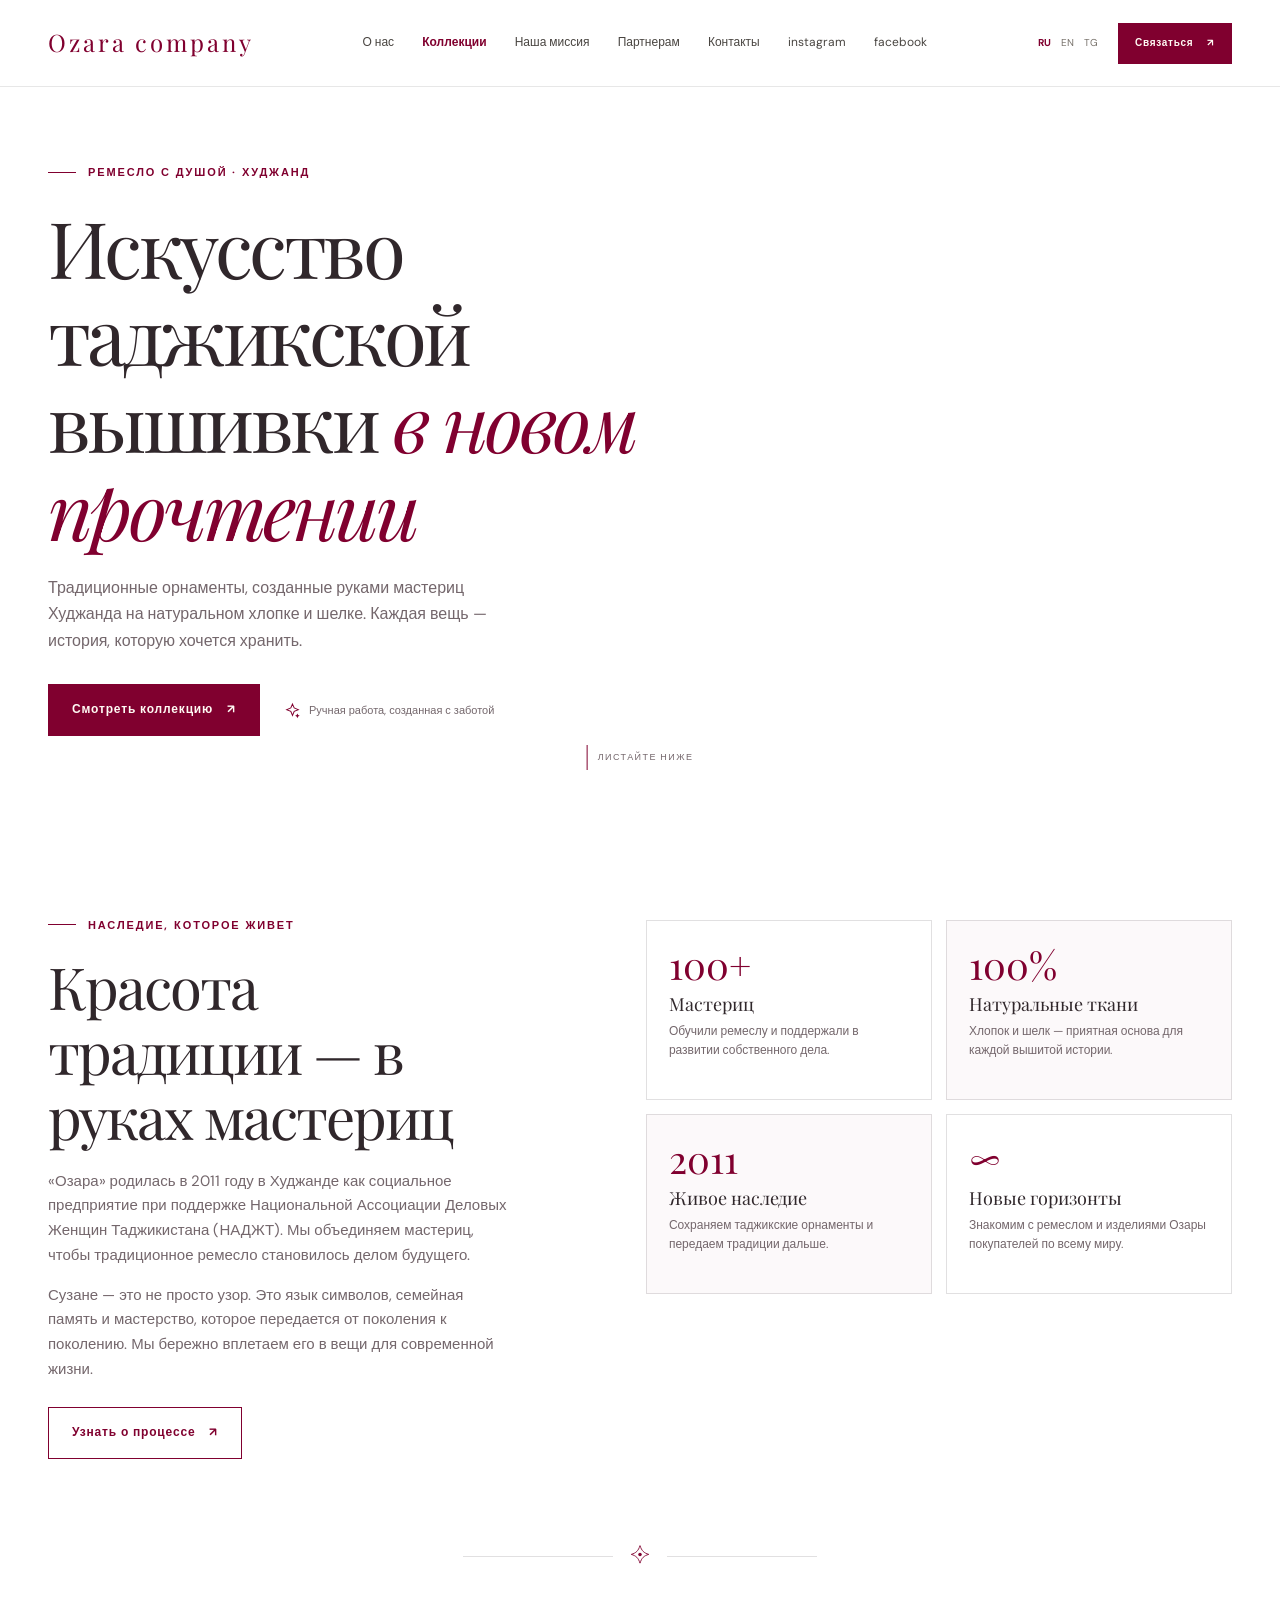
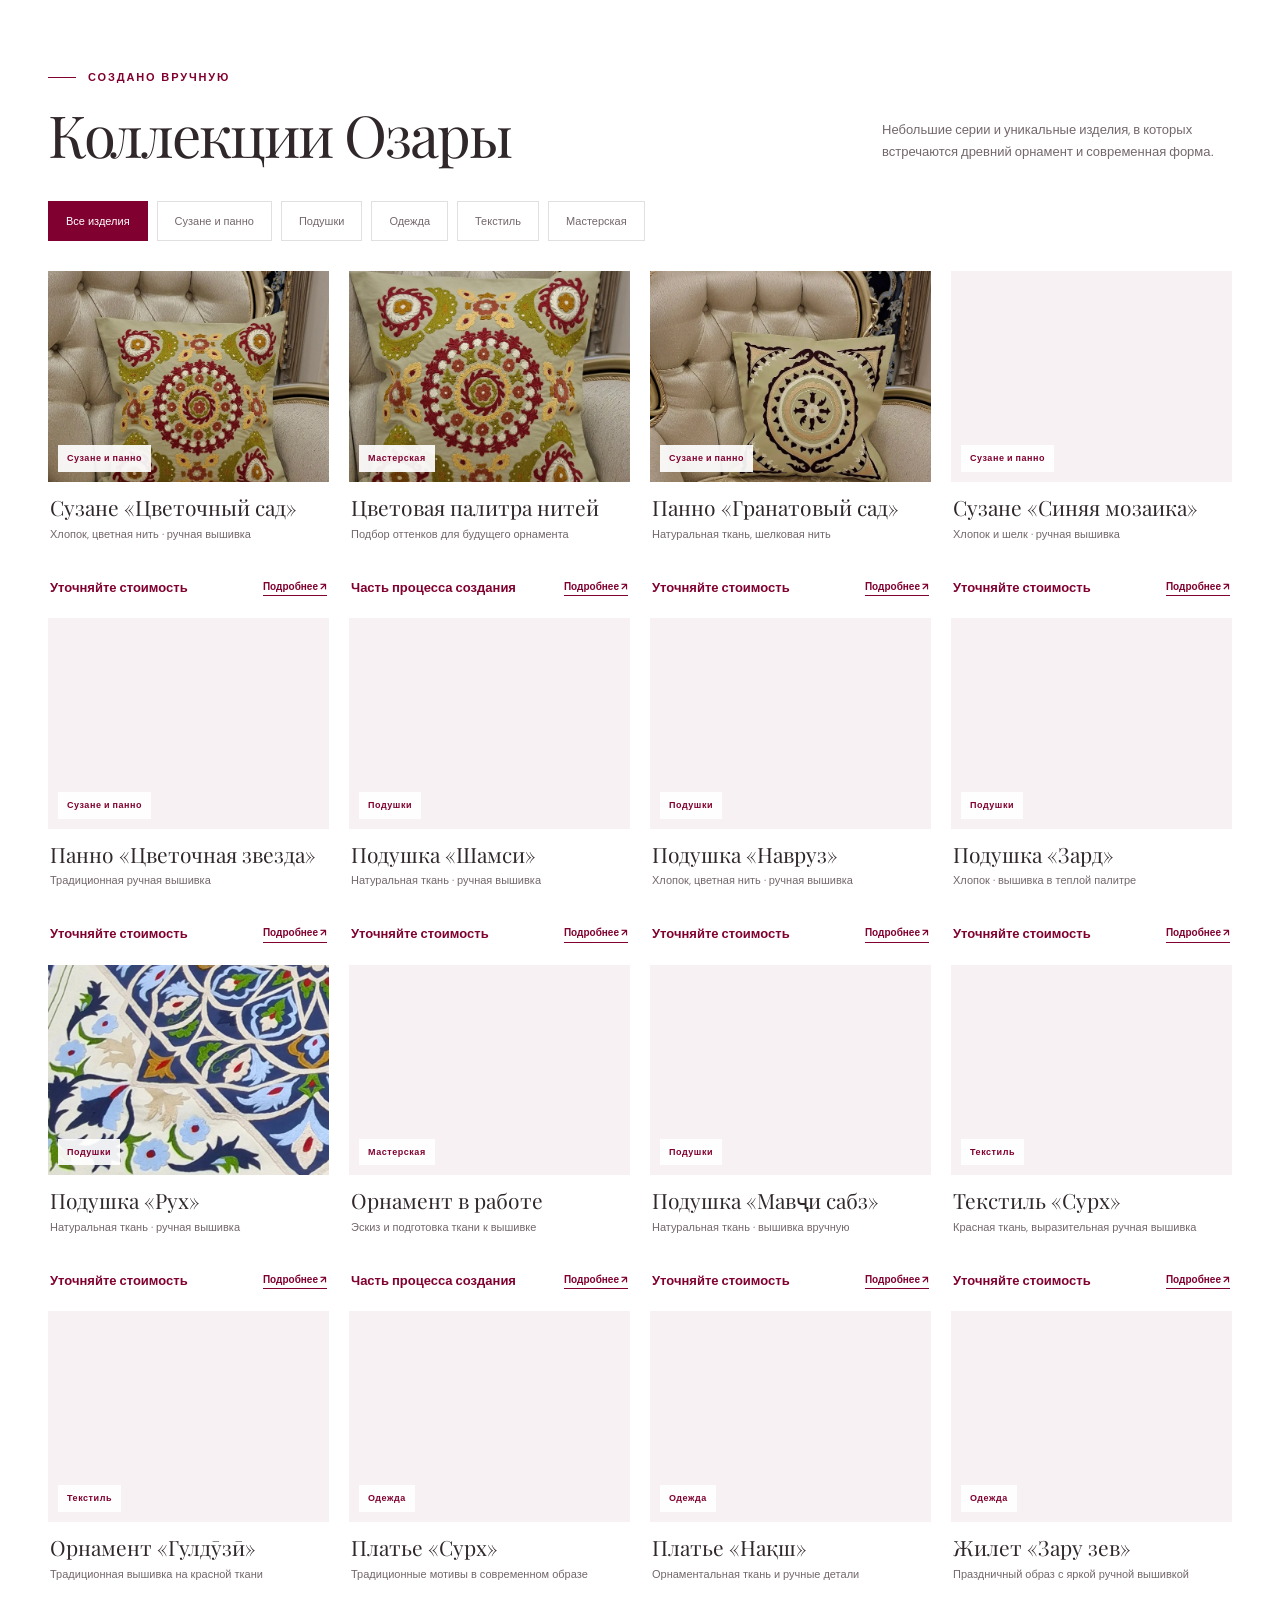
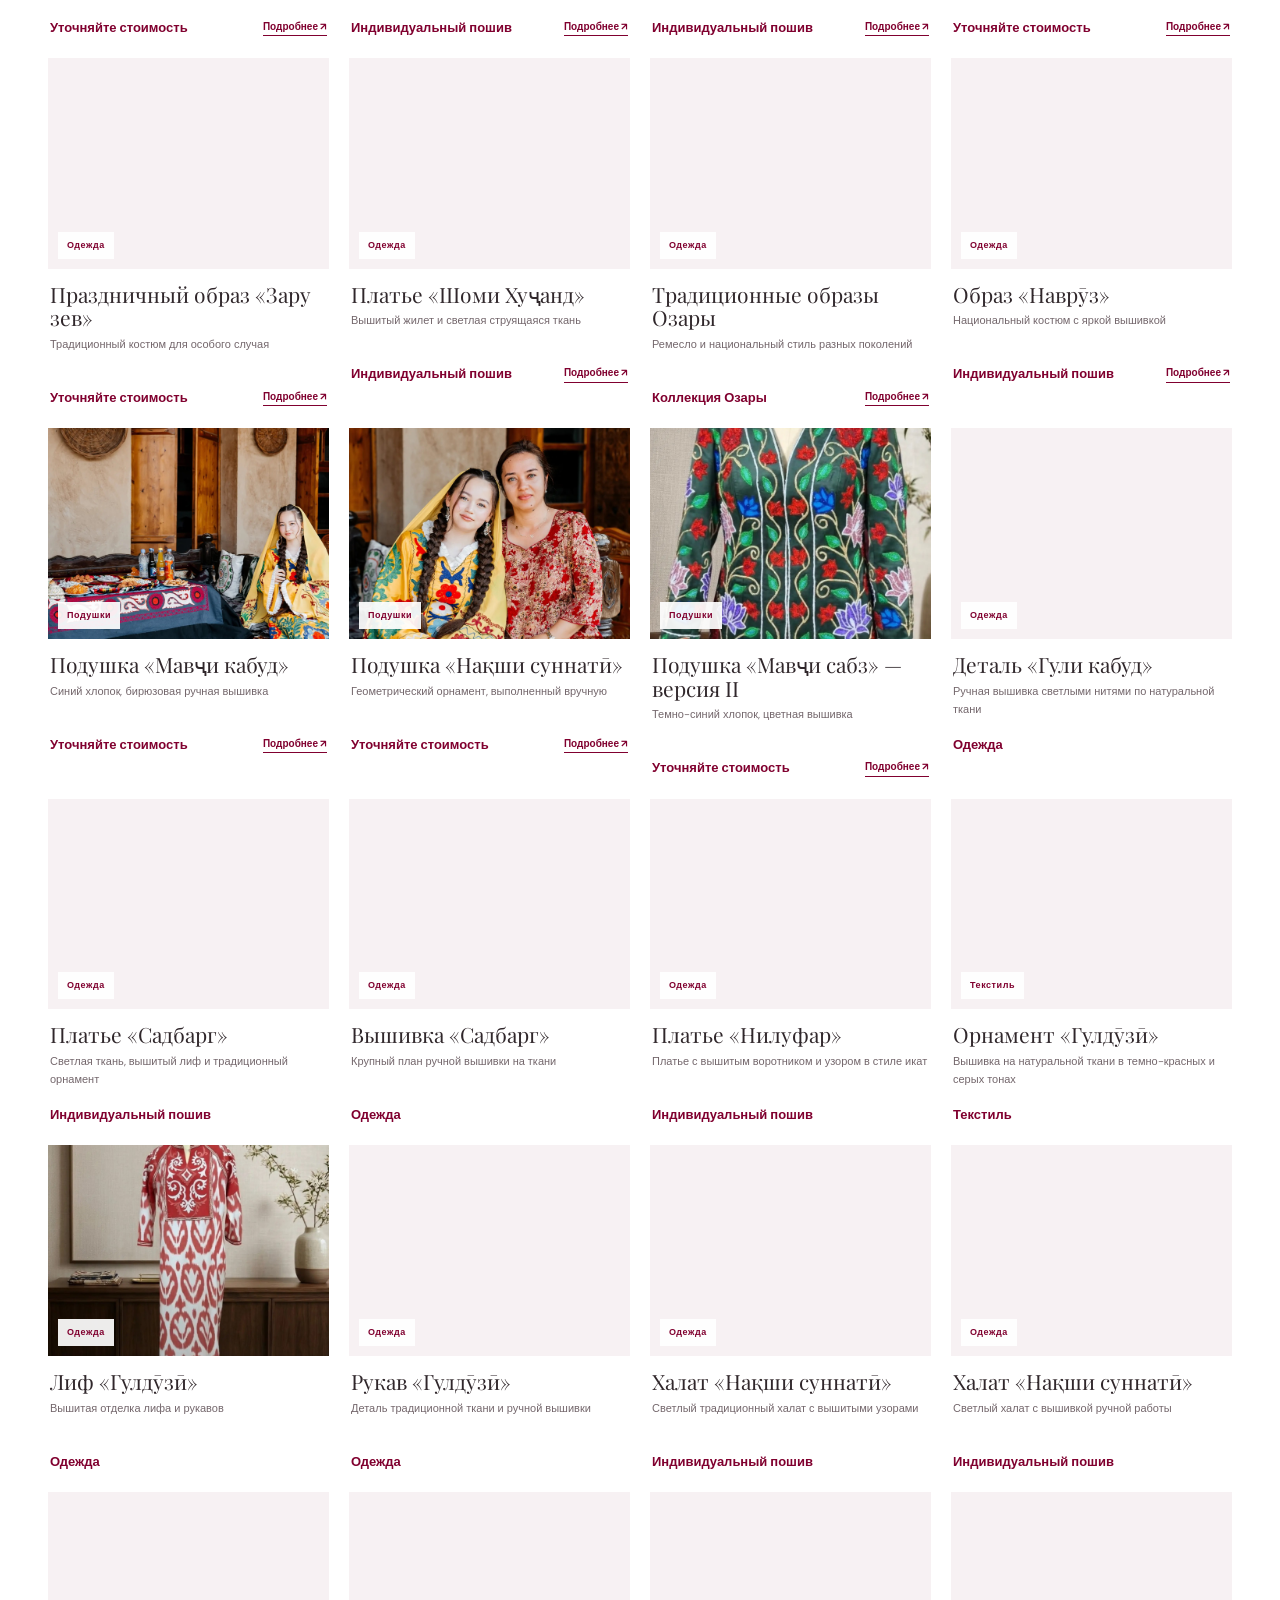
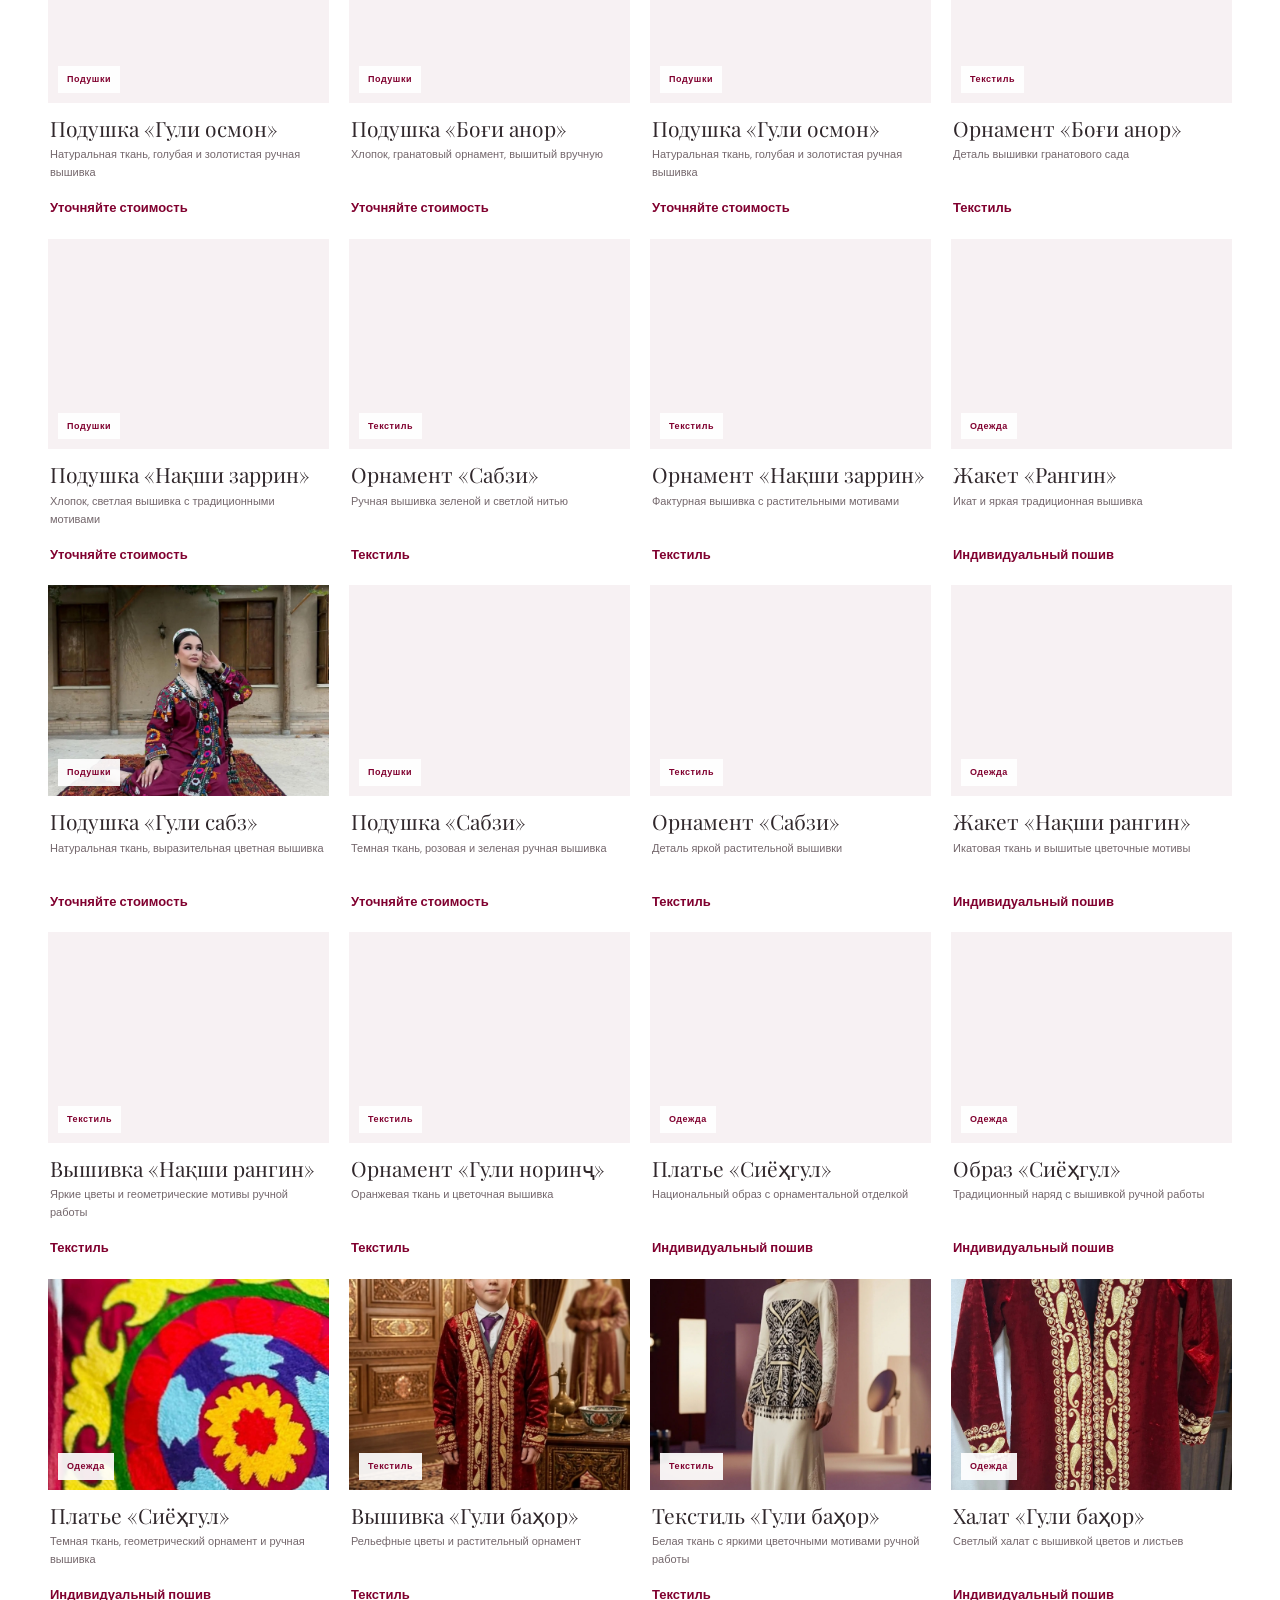
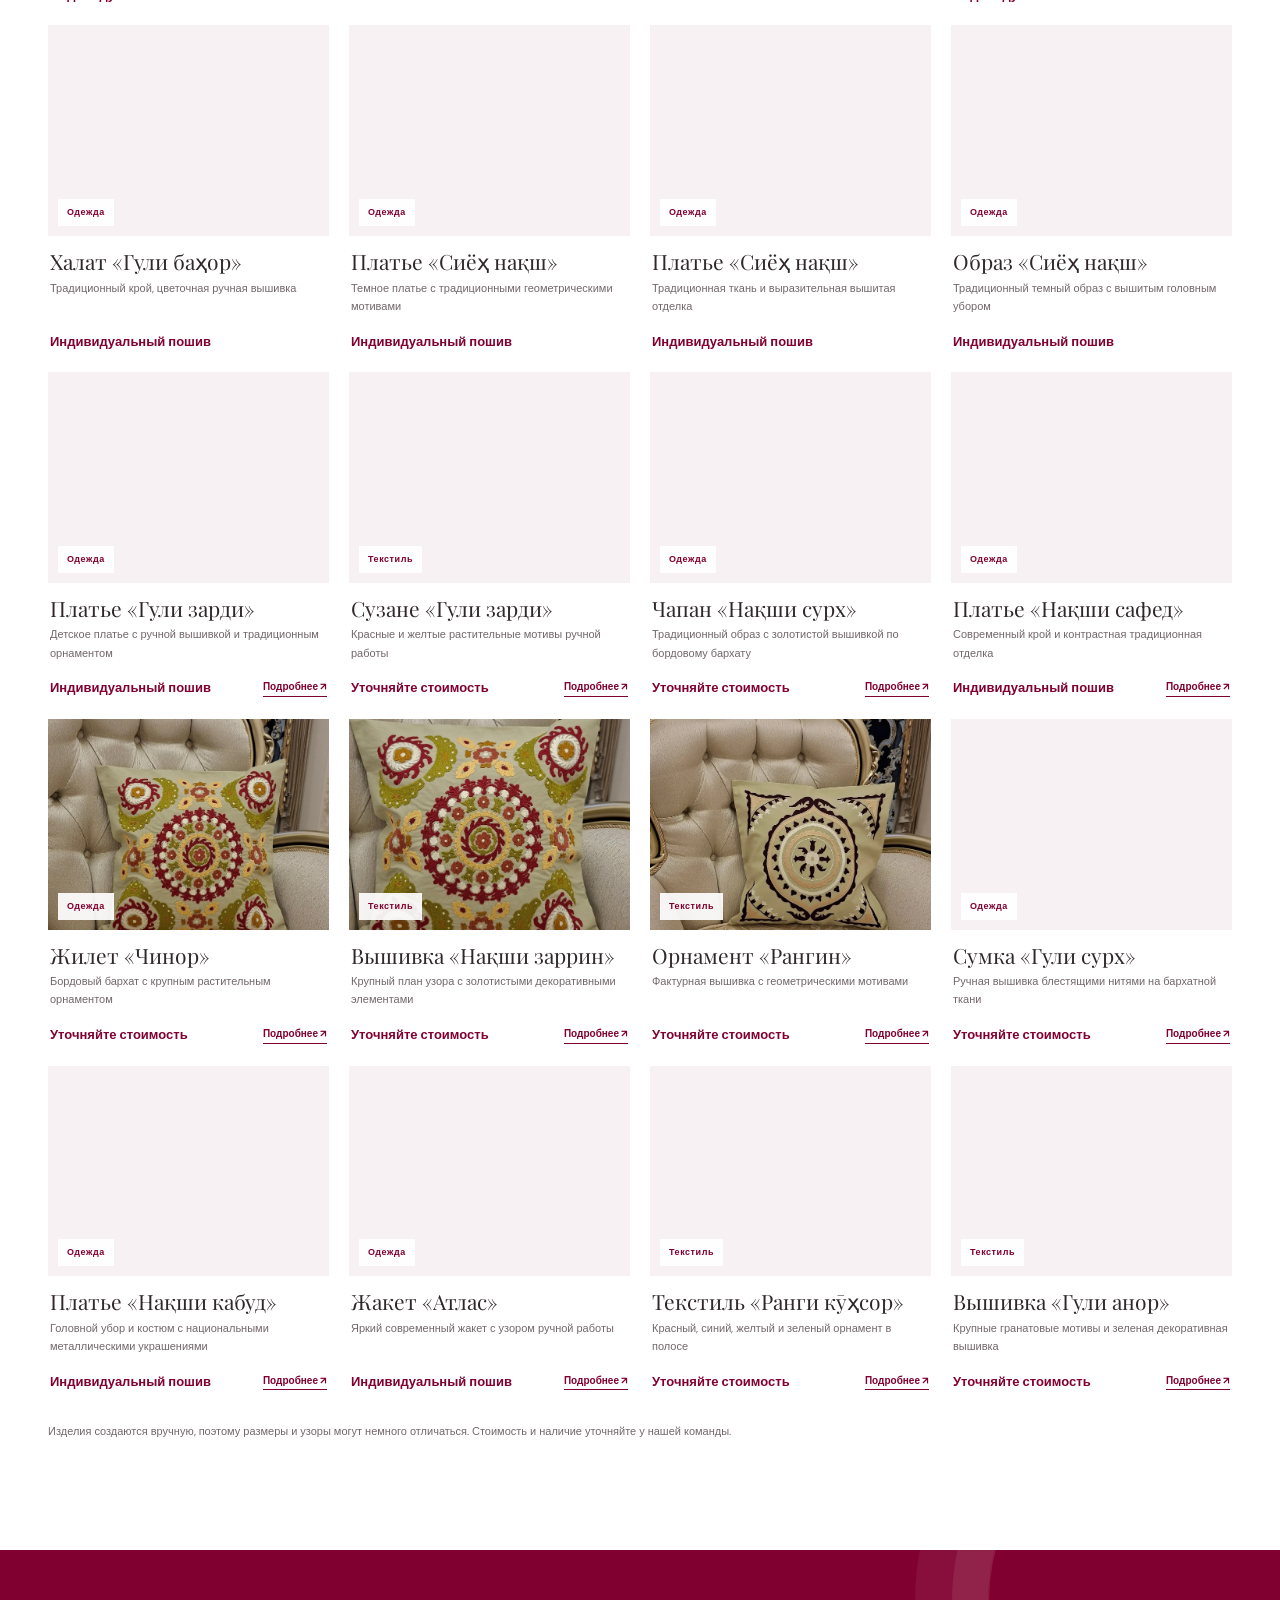
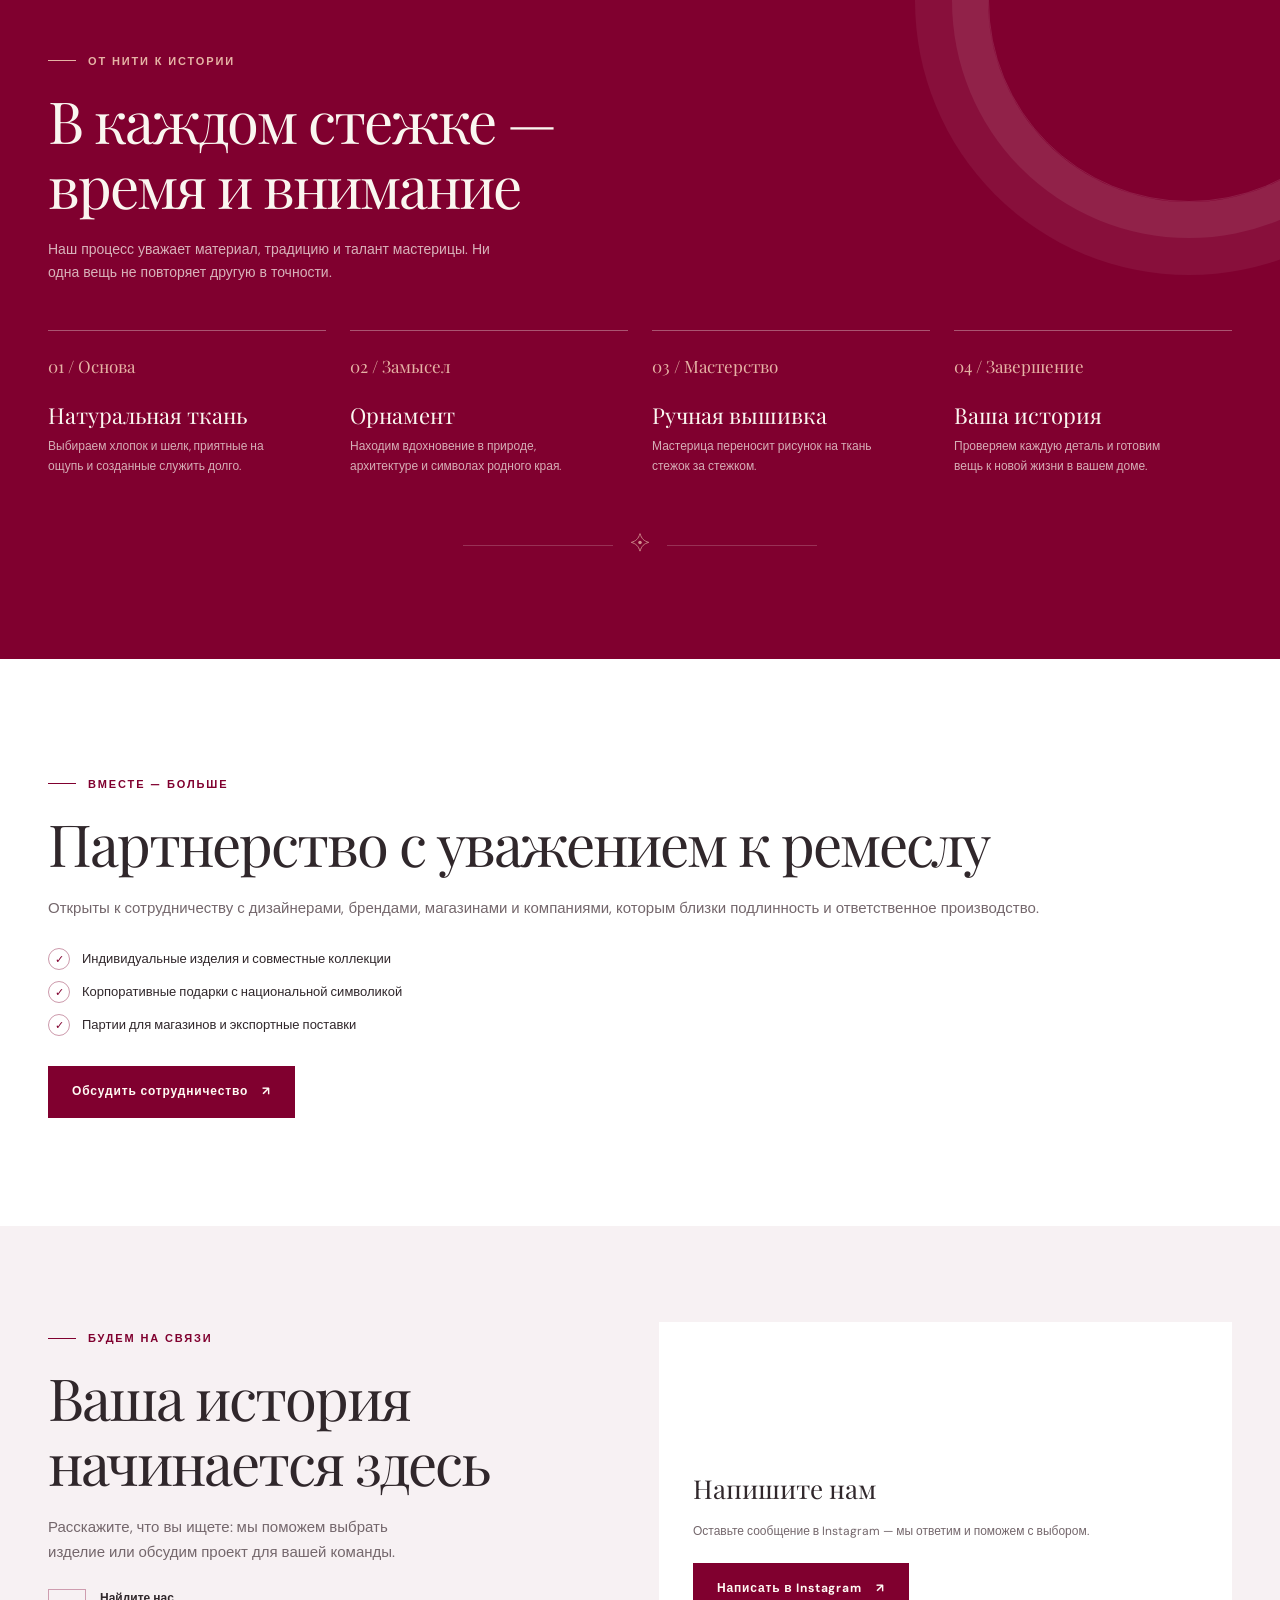
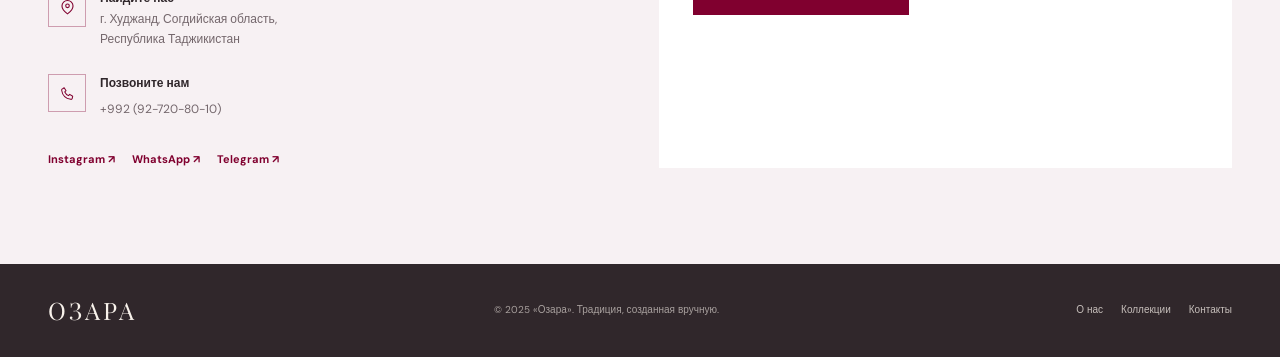
==== commit eae4a9e7: "Rename ozara.html to index.html" ====
--- a/index.html
+++ b/index.html
@@ -4,31 +4,23 @@
   <meta charset="UTF-8">
   <meta name="viewport" content="width=device-width, initial-scale=1.0">
   <meta name="theme-color" content="#ffffff">
-  <meta name="description" content="Озара — современное прочтение таджикской вышивки ручной работы. Сузане, текстиль и аксессуары из натуральных тканей, созданные мастерицами Худжанда.">
-  <title>Озара — искусство таджикской вышивки</title>
+  <meta name="description" content="Ozara — современное прочтение таджикской вышивки ручной работы. Сузане, текстиль и аксессуары из натуральных тканей, созданные мастерицами Худжанда.">
+  <title>Ozara — искусство таджикской вышивки</title>
   <link rel="preconnect" href="https://fonts.googleapis.com">
   <link rel="preconnect" href="https://fonts.gstatic.com" crossorigin>
   <link href="https://fonts.googleapis.com/css2?family=DM+Sans:wght@400;500;600;700&family=Playfair+Display:wght@400;500;600&display=swap" rel="stylesheet">
   <link rel="stylesheet" href="ozara.css">
-  <style>
-    .product-open { display: none; }
-    @media (max-width: 760px) {
-      .header-inner { flex-wrap: wrap; justify-content: center; padding: 8px 0; }
-      .nav { position: static; display: flex; flex-wrap: wrap; justify-content: center; gap: 8px 16px; padding: 8px 0; border: 0; background: transparent; }
-      .nav a { padding: 4px 0; border: 0; }
-      .header-actions { display: none; }
-    }
-  </style>
   </head>
 <body>
   <header class="header">
     <div class="container header-inner">
-      <a class="brand" href="#top" aria-label="Озара — на главную">
-        <img class="brand-logo" src="file:///C:/Users/User/AppData/Roaming/Code/agentSessionData/80e97514-b117-4c95-a31f-846310527b14/attachments/bdfec737-0887-4cc1-9a40-b3d460a65b97/Image%20from%20URL.png" alt="Логотип Озара">
+      <a class="brand" href="#top" aria-label="Ozara company  — на главную">
+        <span class="brand-name">Ozara company</span>
       </a>
+      <button class="menu-toggle" type="button" aria-label="Открыть меню" aria-expanded="false" aria-controls="main-nav"><span></span></button>
       <nav class="nav" id="main-nav" aria-label="Основная навигация">
         <a href="#about">О нас</a>
-        <a href="./ozara.html?view=collections#collections" target="_blank" rel="noopener">Коллекции</a>
+        <a href="#collections">Коллекции</a>
         <a href="#impact">Наша миссия</a>
         <a href="#partners">Партнерам</a>
         <a href="#contacts">Контакты</a>
@@ -36,7 +28,11 @@
         <a href="https://www.facebook.com/savingourheritagesavingourselves/" target="_blank" rel="noopener noreferrer">facebook</a>
       </nav>
       <div class="header-actions">
-        <span class="languages" aria-label="Язык страницы">RU</span>
+        <div class="languages" role="group" aria-label="Выбор языка">
+          <button type="button" lang="ru" aria-pressed="true">RU</button>
+          <button type="button" lang="en" aria-pressed="false">EN</button>
+          <button type="button" lang="tg" aria-pressed="false">TG</button>
+        </div>
         <a class="button header-contact" href="#contacts">Связаться <span aria-hidden="true">↗</span></a>
       </div>
     </div>
@@ -50,16 +46,12 @@
           <h1>Искусство таджикской вышивки <em>в новом прочтении</em></h1>
           <p>Традиционные орнаменты, созданные руками мастериц Худжанда на натуральном хлопке и шелке. Каждая вещь — история, которую хочется хранить.</p>
           <div class="hero-cta">
-            <a class="button" href="./ozara.html?view=collections#collections" target="_blank" rel="noopener">Смотреть коллекцию <span aria-hidden="true">↗</span></a>
+            <a class="button" href="#collections">Смотреть коллекцию <span aria-hidden="true">↗</span></a>
             <span class="hero-note">
               <svg viewBox="0 0 20 20" fill="none" aria-hidden="true"><path d="M10 2.5 12 7l4.8 2-4.8 2-2 4.8L8 11l-4.8-2L8 7l2-4.5Z" stroke="currentColor" stroke-width="1.2"/><path d="m15.7 13.6.9 1.8 1.9.9-1.9.8-.9 1.9-.8-1.9-1.9-.8 1.9-.9.8-1.8Z" fill="currentColor"/></svg>
               Ручная работа, созданная с заботой
             </span>
           </div>
-        </div>
-        <div class="hero-art">
-          <img class="hero-photo" src="./images.jpg" alt="Фактура ткани и ручная вышивка в теплых природных оттенках">
-          <div class="hero-stamp"><strong>100%</strong><span>натуральные материалы</span></div>
         </div>
       </div>
       <a class="hero-scroll" href="#about">Листайте ниже</a>
@@ -90,132 +82,152 @@
           <div><span class="eyebrow">Создано вручную</span><h2>Коллекции Озары</h2></div>
           <p>Небольшие серии и уникальные изделия, в которых встречаются древний орнамент и современная форма.</p>
         </div>
-        <div class="product-grid">
+        <div class="filters" role="group" aria-label="Фильтр по категориям">
+          <button class="filter-button is-active" type="button" data-filter="all" aria-pressed="true">Все изделия</button>
+          <button class="filter-button" type="button" data-filter="decor" aria-pressed="false">Сузане и панно</button>
+          <button class="filter-button" type="button" data-filter="pillows" aria-pressed="false">Подушки</button>
+          <button class="filter-button" type="button" data-filter="clothing" aria-pressed="false">Одежда</button>
+          <button class="filter-button" type="button" data-filter="textile" aria-pressed="false">Текстиль</button>
+          <button class="filter-button" type="button" data-filter="process" aria-pressed="false">Мастерская</button>
+        </div>
+        <div class="product-grid" id="product-grid">
           <article class="product-card" data-category="decor" data-name="Сузане «Цветочный сад»" data-material="Хлопок, цветная нить, традиционная ручная вышивка" data-price="Уточняйте стоимость">
-            <div class="product-image-wrap"><img class="product-image" src="file:///C:/Users/User/AppData/Roaming/Code/agentSessionData/80e97514-b117-4c95-a31f-846310527b14/attachments/a5434e09-8bdb-4205-a7fa-9512b98ae7c1/photo_1_2026-11-19_08-47-59.jpg" alt="Деталь яркой таджикской вышивки сузане" loading="lazy"><span class="product-tag">Сузане и панно</span></div>
+            <div class="product-image-wrap"><span class="product-tag">Сузане и панно</span></div>
             <div class="product-info"><h3>Сузане «Цветочный сад»</h3><p>Хлопок, цветная нить · ручная вышивка</p><div class="product-bottom"><span class="product-price">Уточняйте стоимость</span><button class="text-link product-open" type="button">Подробнее ↗</button></div></div>
           </article>
           <article class="product-card" data-category="process" data-name="Цветовая палитра нитей" data-material="Нити для ручной вышивки по натуральному хлопку" data-price="Часть процесса создания">
-            <div class="product-image-wrap"><img class="product-image" src="file:///C:/Users/User/AppData/Roaming/Code/agentSessionData/80e97514-b117-4c95-a31f-846310527b14/attachments/ec628f02-c9c6-4e22-a264-705bcdb2074f/photo_4_2026-11-19_08-47-59.jpg" alt="Цветные нити для ручной вышивки на ткани" loading="lazy"><span class="product-tag">Мастерская</span></div>
+            <div class="product-image-wrap"><span class="product-tag">Мастерская</span></div>
             <div class="product-info"><h3>Цветовая палитра нитей</h3><p>Подбор оттенков для будущего орнамента</p><div class="product-bottom"><span class="product-price">Мастерская Озары</span><button class="text-link product-open" type="button">Подробнее ↗</button></div></div>
           </article>
           <article class="product-card" data-category="decor" data-name="Панно «Гранатовый сад»" data-material="Натуральная ткань, шелковая нить, ручная вышивка" data-price="Уточняйте стоимость">
-            <div class="product-image-wrap"><img class="product-image" src="file:///C:/Users/User/AppData/Roaming/Code/agentSessionData/80e97514-b117-4c95-a31f-846310527b14/attachments/4d92710e-88cf-4eb5-a44c-13581e485384/photo_2_2026-11-19_08-47-59.jpg" alt="Панно сузане с симметричным цветочным орнаментом" loading="lazy"><span class="product-tag">Сузане и панно</span></div>
+            <div class="product-image-wrap"><span class="product-tag">Сузане и панно</span></div>
             <div class="product-info"><h3>Панно «Гранатовый сад»</h3><p>Натуральная ткань, шелковая нить</p><div class="product-bottom"><span class="product-price">Уточняйте стоимость</span><button class="text-link product-open" type="button">Подробнее ↗</button></div></div>
           </article>
           <article class="product-card" data-category="decor" data-name="Сузане «Синяя мозаика»" data-material="Хлопок, шелк, традиционная ручная вышивка" data-price="Уточняйте стоимость">
-            <div class="product-image-wrap"><img class="product-image" src="file:///C:/Users/User/AppData/Roaming/Code/agentSessionData/80e97514-b117-4c95-a31f-846310527b14/attachments/7d978d10-d0ed-47d5-84f0-b87da8e034cb/photo_3_2026-11-19_08-47-59.jpg" alt="Сузане с синим геометрическим и цветочным орнаментом" loading="lazy"><span class="product-tag">Сузане и панно</span></div>
+            <div class="product-image-wrap"><span class="product-tag">Сузане и панно</span></div>
             <div class="product-info"><h3>Сузане «Синяя мозаика»</h3><p>Хлопок и шелк · ручная вышивка</p><div class="product-bottom"><span class="product-price">Уточняйте стоимость</span><button class="text-link product-open" type="button">Подробнее ↗</button></div></div>
           </article>
           <article class="product-card" data-category="decor" data-name="Панно «Цветочная звезда»" data-material="Ткань, цветная нить, традиционная вышивка" data-price="Уточняйте стоимость">
-            <div class="product-image-wrap"><img class="product-image" src="file:///C:/Users/User/AppData/Roaming/Code/agentSessionData/80e97514-b117-4c95-a31f-846310527b14/attachments/4a6e87f0-214d-49a7-810c-1f1179fc75db/photo_6_2026-11-19_08-48-00.jpg" alt="Оформленное в рамку сузане с цветочной звездой" loading="lazy"><span class="product-tag">Сузане и панно</span></div>
+            <div class="product-image-wrap"><span class="product-tag">Сузане и панно</span></div>
             <div class="product-info"><h3>Панно «Цветочная звезда»</h3><p>Традиционная ручная вышивка</p><div class="product-bottom"><span class="product-price">Уточняйте стоимость</span><button class="text-link product-open" type="button">Подробнее ↗</button></div></div>
           </article>
           <article class="product-card" data-category="pillows" data-name="Подушка «Шамси»" data-material="Натуральная ткань, ручная вышивка в темной гамме" data-price="Уточняйте стоимость">
-            <div class="product-image-wrap"><img class="product-image" src="file:///C:/Users/User/AppData/Roaming/Code/agentSessionData/80e97514-b117-4c95-a31f-846310527b14/attachments/b58fc2bc-5fe7-425c-81c3-e64e229c9b67/photo_8_2026-11-19_08-48-00.jpg" alt="Подушка с центральным геометрическим орнаментом" loading="lazy"><span class="product-tag">Подушки</span></div>
+            <div class="product-image-wrap"><span class="product-tag">Подушки</span></div>
             <div class="product-info"><h3>Подушка «Шамси»</h3><p>Натуральная ткань · ручная вышивка</p><div class="product-bottom"><span class="product-price">Уточняйте стоимость</span><button class="text-link product-open" type="button">Подробнее ↗</button></div></div>
           </article>
           <article class="product-card" data-category="pillows" data-name="Подушка «Навруз»" data-material="Хлопок, цветная нить, цветочная вышивка" data-price="Уточняйте стоимость">
-            <div class="product-image-wrap"><img class="product-image" src="file:///C:/Users/User/AppData/Roaming/Code/agentSessionData/80e97514-b117-4c95-a31f-846310527b14/attachments/d7e22818-9757-4e5d-a00b-9df424d7c5ac/photo_9_2026-11-19_08-48-00.jpg" alt="Подушка Навруз с цветочной вышивкой" loading="lazy"><span class="product-tag">Подушки</span></div>
+            <div class="product-image-wrap"><span class="product-tag">Подушки</span></div>
             <div class="product-info"><h3>Подушка «Навруз»</h3><p>Хлопок, цветная нить · ручная вышивка</p><div class="product-bottom"><span class="product-price">Уточняйте стоимость</span><button class="text-link product-open" type="button">Подробнее ↗</button></div></div>
           </article>
           <article class="product-card" data-category="pillows" data-name="Подушка «Зард»" data-material="Хлопок, вышивка в натуральной цветовой палитре" data-price="Уточняйте стоимость">
-            <div class="product-image-wrap"><img class="product-image" src="file:///C:/Users/User/AppData/Roaming/Code/agentSessionData/80e97514-b117-4c95-a31f-846310527b14/attachments/342ebb17-c7dc-4cfd-a036-287eef2dc935/photo_10_2026-11-19_08-48-00.jpg" alt="Подушка Зард с вышитыми растительными мотивами" loading="lazy"><span class="product-tag">Подушки</span></div>
+            <div class="product-image-wrap"><span class="product-tag">Подушки</span></div>
             <div class="product-info"><h3>Подушка «Зард»</h3><p>Хлопок · вышивка в теплой палитре</p><div class="product-bottom"><span class="product-price">Уточняйте стоимость</span><button class="text-link product-open" type="button">Подробнее ↗</button></div></div>
           </article>
           <article class="product-card" data-category="pillows" data-name="Подушка «Рух»" data-material="Натуральная ткань, декоративная ручная вышивка" data-price="Уточняйте стоимость">
-            <div class="product-image-wrap"><img class="product-image" src="file:///C:/Users/User/AppData/Roaming/Code/agentSessionData/80e97514-b117-4c95-a31f-846310527b14/attachments/d9d85ddd-f6f1-4f13-b02a-c6497569b0c1/photo_7_2026-11-19_08-48-00.jpg" alt="Подушка Рух с крупным центральным орнаментом" loading="lazy"><span class="product-tag">Подушки</span></div>
+            <div class="product-image-wrap"><span class="product-tag">Подушки</span></div>
             <div class="product-info"><h3>Подушка «Рух»</h3><p>Натуральная ткань · ручная вышивка</p><div class="product-bottom"><span class="product-price">Уточняйте стоимость</span><button class="text-link product-open" type="button">Подробнее ↗</button></div></div>
           </article>
           <article class="product-card" data-category="process" data-name="Орнамент в работе" data-material="Традиционный узор, подготовленный мастерицей к ручной вышивке" data-price="Часть процесса создания">
-            <div class="product-image-wrap"><img class="product-image" src="file:///C:/Users/User/AppData/Roaming/Code/agentSessionData/80e97514-b117-4c95-a31f-846310527b14/attachments/7c04d0cb-7f1c-4c05-aaa9-dcd665f09ff8/photo_5_2026-11-19_08-48-00.jpg" alt="Мастерица размечает традиционный орнамент на ткани" loading="lazy"><span class="product-tag">Мастерская</span></div>
+            <div class="product-image-wrap"><span class="product-tag">Мастерская</span></div>
             <div class="product-info"><h3>Орнамент в работе</h3><p>Эскиз и подготовка ткани к вышивке</p><div class="product-bottom"><span class="product-price">Мастерская Озары</span><button class="text-link product-open" type="button">Подробнее ↗</button></div></div>
           </article>
           <article class="product-card" data-category="pillows" data-name="Подушка «Мавҷи сабз»" data-material="Натуральная ткань, хлопковые нити, ручная вышивка" data-price="Уточняйте стоимость">
-            <div class="product-image-wrap"><img class="product-image" src="file:///C:/Users/User/AppData/Roaming/Code/agentSessionData/80e97514-b117-4c95-a31f-846310527b14/attachments/bcae9d20-10b4-4127-8b75-d91fd4be2f7b/photo_1_2026-11-19_08-54-10.jpg" alt="Подушка с бирюзовым растительным орнаментом" loading="lazy"><span class="product-tag">Подушки</span></div>
+            <div class="product-image-wrap"><span class="product-tag">Подушки</span></div>
             <div class="product-info"><h3>Подушка «Мавҷи сабз»</h3><p>Натуральная ткань · вышивка вручную</p><div class="product-bottom"><span class="product-price">Уточняйте стоимость</span><button class="text-link product-open" type="button">Подробнее ↗</button></div></div>
           </article>
           <article class="product-card" data-category="textile" data-name="Текстиль «Сурх»" data-material="Ткань и хлопковая нить, традиционный ручной орнамент" data-price="Уточняйте стоимость">
-            <div class="product-image-wrap"><img class="product-image" src="file:///C:/Users/User/AppData/Roaming/Code/agentSessionData/80e97514-b117-4c95-a31f-846310527b14/attachments/21234bc3-07d3-47a1-abc1-06bb621260c2/photo_13_2026-11-19_08-54-10.jpg" alt="Крупный план красной ткани с белой традиционной вышивкой" loading="lazy"><span class="product-tag">Текстиль</span></div>
+            <div class="product-image-wrap"><span class="product-tag">Текстиль</span></div>
             <div class="product-info"><h3>Текстиль «Сурх»</h3><p>Красная ткань, выразительная ручная вышивка</p><div class="product-bottom"><span class="product-price">Уточняйте стоимость</span><button class="text-link product-open" type="button">Подробнее ↗</button></div></div>
           </article>
           <article class="product-card" data-category="textile" data-name="Орнамент «Гулдӯзӣ»" data-material="Ткань с традиционной вышивкой белыми и красными нитями" data-price="Уточняйте стоимость">
-            <div class="product-image-wrap"><img class="product-image" src="file:///C:/Users/User/AppData/Roaming/Code/agentSessionData/80e97514-b117-4c95-a31f-846310527b14/attachments/dba8c1c2-9691-4e14-8bc6-127c88e16c2e/photo_12_2026-11-19_08-54-10.jpg" alt="Красный вышитый текстиль с традиционными белыми узорами" loading="lazy"><span class="product-tag">Текстиль</span></div>
+            <div class="product-image-wrap"><span class="product-tag">Текстиль</span></div>
             <div class="product-info"><h3>Орнамент «Гулдӯзӣ»</h3><p>Традиционная вышивка на красной ткани</p><div class="product-bottom"><span class="product-price">Уточняйте стоимость</span><button class="text-link product-open" type="button">Подробнее ↗</button></div></div>
           </article>
           <article class="product-card" data-category="clothing" data-name="Платье «Сурх»" data-material="Традиционный крой, орнаментальная вышивка и принт" data-price="Индивидуальный пошив">
-            <div class="product-image-wrap"><img class="product-image" src="file:///C:/Users/User/AppData/Roaming/Code/agentSessionData/80e97514-b117-4c95-a31f-846310527b14/attachments/f4213369-7b06-412e-8c83-ac249dda06bf/photo_11_2026-11-19_08-54-10.jpg" alt="Красное таджикское платье с белой вышивкой" loading="lazy"><span class="product-tag">Одежда</span></div>
+            <div class="product-image-wrap"><span class="product-tag">Одежда</span></div>
             <div class="product-info"><h3>Платье «Сурх»</h3><p>Традиционные мотивы в современном образе</p><div class="product-bottom"><span class="product-price">Индивидуальный пошив</span><button class="text-link product-open" type="button">Подробнее ↗</button></div></div>
           </article>
           <article class="product-card" data-category="clothing" data-name="Платье «Нақш»" data-material="Ткань с традиционным орнаментом и вышитым лифом" data-price="Индивидуальный пошив">
-            <div class="product-image-wrap"><img class="product-image" src="file:///C:/Users/User/AppData/Roaming/Code/agentSessionData/80e97514-b117-4c95-a31f-846310527b14/attachments/7231b371-b721-4ecb-ba08-6170dcd436f9/photo_10_2026-11-19_08-54-10.jpg" alt="Традиционное красно-белое платье в полный рост" loading="lazy"><span class="product-tag">Одежда</span></div>
+            <div class="product-image-wrap"><span class="product-tag">Одежда</span></div>
             <div class="product-info"><h3>Платье «Нақш»</h3><p>Орнаментальная ткань и ручные детали</p><div class="product-bottom"><span class="product-price">Индивидуальный пошив</span><button class="text-link product-open" type="button">Подробнее ↗</button></div></div>
           </article>
           <article class="product-card" data-category="clothing" data-name="Жилет «Зару зев»" data-material="Бархатный жилет с яркой декоративной вышивкой" data-price="Уточняйте стоимость">
-            <div class="product-image-wrap"><img class="product-image" src="file:///C:/Users/User/AppData/Roaming/Code/agentSessionData/80e97514-b117-4c95-a31f-846310527b14/attachments/d93cfee2-8895-4e8b-8b4d-fe34170bb4da/photo_9_2026-11-19_08-54-10.jpg" alt="Традиционный расшитый жилет и головной убор" loading="lazy"><span class="product-tag">Одежда</span></div>
+            <div class="product-image-wrap"><span class="product-tag">Одежда</span></div>
             <div class="product-info"><h3>Жилет «Зару зев»</h3><p>Праздничный образ с яркой ручной вышивкой</p><div class="product-bottom"><span class="product-price">Уточняйте стоимость</span><button class="text-link product-open" type="button">Подробнее ↗</button></div></div>
           </article>
           <article class="product-card" data-category="clothing" data-name="Праздничный образ «Зару зев»" data-material="Традиционный костюм с вышитым жилетом и головным убором" data-price="Уточняйте стоимость">
-            <div class="product-image-wrap"><img class="product-image" src="file:///C:/Users/User/AppData/Roaming/Code/agentSessionData/80e97514-b117-4c95-a31f-846310527b14/attachments/38e53111-2b88-4356-8047-11ad69a4e213/photo_8_2026-11-19_08-54-10.jpg" alt="Национальный костюм на фоне исторической архитектуры" loading="lazy"><span class="product-tag">Одежда</span></div>
+            <div class="product-image-wrap"><span class="product-tag">Одежда</span></div>
             <div class="product-info"><h3>Образ «Зару зев»</h3><p>Традиционный костюм для особого случая</p><div class="product-bottom"><span class="product-price">Уточняйте стоимость</span><button class="text-link product-open" type="button">Подробнее ↗</button></div></div>
           </article>
           <article class="product-card" data-category="clothing" data-name="Платье «Шоми Хуҷанд»" data-material="Светлая ткань, вышитый жилет, ручная отделка" data-price="Индивидуальный пошив">
-            <div class="product-image-wrap"><img class="product-image" src="file:///C:/Users/User/AppData/Roaming/Code/agentSessionData/80e97514-b117-4c95-a31f-846310527b14/attachments/d0fbc535-8bbb-4d96-a7f9-351f3876ee16/photo_7_2026-11-19_08-54-10.jpg" alt="Светлый традиционный костюм с расшитым жилетом" loading="lazy"><span class="product-tag">Одежда</span></div>
+            <div class="product-image-wrap"><span class="product-tag">Одежда</span></div>
             <div class="product-info"><h3>Платье «Шоми Хуҷанд»</h3><p>Вышитый жилет и светлая струящаяся ткань</p><div class="product-bottom"><span class="product-price">Индивидуальный пошив</span><button class="text-link product-open" type="button">Подробнее ↗</button></div></div>
           </article>
           <article class="product-card" data-category="clothing" data-name="Традиционные образы Озары" data-material="Национальные костюмы и вышитые детали ручной работы" data-price="Коллекция Озары">
-            <div class="product-image-wrap"><img class="product-image" src="file:///C:/Users/User/AppData/Roaming/Code/agentSessionData/80e97514-b117-4c95-a31f-846310527b14/attachments/5102ca64-66e1-4031-8160-780f151cdcc7/photo_6_2026-11-19_08-54-10.jpg" alt="Две женщины в яркой таджикской одежде с вышивкой" loading="lazy"><span class="product-tag">Одежда</span></div>
+            <div class="product-image-wrap"><span class="product-tag">Одежда</span></div>
             <div class="product-info"><h3>Традиционные образы</h3><p>Ремесло и национальный стиль разных поколений</p><div class="product-bottom"><span class="product-price">Коллекция Озары</span><button class="text-link product-open" type="button">Подробнее ↗</button></div></div>
           </article>
           <article class="product-card" data-category="clothing" data-name="Образ «Наврӯз»" data-material="Традиционное платье с яркой вышивкой и национальным орнаментом" data-price="Индивидуальный пошив">
-            <div class="product-image-wrap"><img class="product-image" src="file:///C:/Users/User/AppData/Roaming/Code/agentSessionData/80e97514-b117-4c95-a31f-846310527b14/attachments/a691dee2-b8a0-43d7-9ac0-ca8d1d3488f6/photo_5_2026-11-19_08-54-10.jpg" alt="Традиционный желтый костюм с цветочным орнаментом" loading="lazy"><span class="product-tag">Одежда</span></div>
+            <div class="product-image-wrap"><span class="product-tag">Одежда</span></div>
             <div class="product-info"><h3>Образ «Наврӯз»</h3><p>Национальный костюм с яркой вышивкой</p><div class="product-bottom"><span class="product-price">Индивидуальный пошив</span><button class="text-link product-open" type="button">Подробнее ↗</button></div></div>
           </article>
           <article class="product-card" data-category="pillows" data-name="Подушка «Мавҷи кабуд»" data-material="Натуральная ткань, синие и бирюзовые нити, ручная вышивка" data-price="Уточняйте стоимость">
-            <div class="product-image-wrap"><img class="product-image" src="file:///C:/Users/User/AppData/Roaming/Code/agentSessionData/80e97514-b117-4c95-a31f-846310527b14/attachments/e4ba70bf-c0d4-499c-a3ca-8c558d029df8/photo_3_2026-11-19_08-54-10.jpg" alt="Синяя подушка с бирюзовым вышитым орнаментом" loading="lazy"><span class="product-tag">Подушки</span></div>
+            <div class="product-image-wrap"><span class="product-tag">Подушки</span></div>
             <div class="product-info"><h3>Подушка «Мавҷи кабуд»</h3><p>Синий хлопок, бирюзовая ручная вышивка</p><div class="product-bottom"><span class="product-price">Уточняйте стоимость</span><button class="text-link product-open" type="button">Подробнее ↗</button></div></div>
           </article>
           <article class="product-card" data-category="pillows" data-name="Подушка «Нақши суннатӣ»" data-material="Натуральная ткань, геометрический орнамент, ручная вышивка" data-price="Уточняйте стоимость">
-            <div class="product-image-wrap"><img class="product-image" src="file:///C:/Users/User/AppData/Roaming/Code/agentSessionData/80e97514-b117-4c95-a31f-846310527b14/attachments/f394a3c7-f87d-4553-a603-d113ce57b82b/photo_2_2026-11-19_08-54-10.jpg" alt="Темная подушка с геометрической вышивкой" loading="lazy"><span class="product-tag">Подушки</span></div>
+            <div class="product-image-wrap"><span class="product-tag">Подушки</span></div>
             <div class="product-info"><h3>Подушка «Нақши суннатӣ»</h3><p>Геометрический орнамент, выполненный вручную</p><div class="product-bottom"><span class="product-price">Уточняйте стоимость</span><button class="text-link product-open" type="button">Подробнее ↗</button></div></div>
           </article>
           <article class="product-card" data-category="pillows" data-name="Подушка «Мавҷи сабз» — версия II" data-material="Темно-синяя ткань, цветная ручная вышивка" data-price="Уточняйте стоимость">
-            <div class="product-image-wrap"><img class="product-image" src="file:///C:/Users/User/AppData/Roaming/Code/agentSessionData/80e97514-b117-4c95-a31f-846310527b14/attachments/672d1620-859c-47c8-bc5d-72891d9b0048/photo_4_2026-11-19_08-54-10.jpg" alt="Подушка с бирюзово-золотым цветочным узором" loading="lazy"><span class="product-tag">Подушки</span></div>
+            <div class="product-image-wrap"><span class="product-tag">Подушки</span></div>
             <div class="product-info"><h3>Подушка «Мавҷи сабз»</h3><p>Темно-синий хлопок, цветная вышивка</p><div class="product-bottom"><span class="product-price">Уточняйте стоимость</span><button class="text-link product-open" type="button">Подробнее ↗</button></div></div>
           </article>
-          <article class="product-card" data-category="clothing"><div class="product-image-wrap"><img class="product-image" src="./images/photo_26_2026-11-19_11-27-40.jpg" alt="Вышивка светлыми нитями по натуральной ткани" loading="lazy"><span class="product-tag">Одежда</span></div><div class="product-info"><h3>Деталь «Гули кабуд»</h3><p>Ручная вышивка светлыми нитями по натуральной ткани</p><div class="product-bottom"><span class="product-price">Одежда</span></div></div></article>
-          <article class="product-card" data-category="clothing"><div class="product-image-wrap"><img class="product-image" src="./images/photo_24_2026-11-19_11-27-40.jpg" alt="Светлая ткань, вышитый лиф и традиционный орнамент" loading="lazy"><span class="product-tag">Одежда</span></div><div class="product-info"><h3>Платье «Садбарг»</h3><p>Светлая ткань, вышитый лиф и традиционный орнамент</p><div class="product-bottom"><span class="product-price">Индивидуальный пошив</span></div></div></article>
-          <article class="product-card" data-category="clothing"><div class="product-image-wrap"><img class="product-image" src="./images/photo_25_2026-11-19_11-27-40.jpg" alt="Крупный план ручной вышивки на ткани" loading="lazy"><span class="product-tag">Одежда</span></div><div class="product-info"><h3>Вышивка «Садбарг»</h3><p>Крупный план ручной вышивки на ткани</p><div class="product-bottom"><span class="product-price">Одежда</span></div></div></article>
-          <article class="product-card" data-category="clothing"><div class="product-image-wrap"><img class="product-image" src="./images/photo_21_2026-11-19_11-27-40.jpg" alt="Платье с вышитым воротником и узором в стиле икат" loading="lazy"><span class="product-tag">Одежда</span></div><div class="product-info"><h3>Платье «Нилуфар»</h3><p>Платье с вышитым воротником и узором в стиле икат</p><div class="product-bottom"><span class="product-price">Индивидуальный пошив</span></div></div></article>
-          <article class="product-card" data-category="textile"><div class="product-image-wrap"><img class="product-image" src="./images/photo_19_2026-11-19_11-27-40.jpg" alt="Вышивка на ткани в темно-красных и серых тонах" loading="lazy"><span class="product-tag">Текстиль</span></div><div class="product-info"><h3>Орнамент «Гулдӯзӣ»</h3><p>Вышивка на натуральной ткани в темно-красных и серых тонах</p><div class="product-bottom"><span class="product-price">Текстиль</span></div></div></article>
-          <article class="product-card" data-category="clothing"><div class="product-image-wrap"><img class="product-image" src="./images/photo_23_2026-11-19_11-27-40.jpg" alt="Вышитая отделка лифа и рукавов" loading="lazy"><span class="product-tag">Одежда</span></div><div class="product-info"><h3>Лиф «Гулдӯзӣ»</h3><p>Вышитая отделка лифа и рукавов</p><div class="product-bottom"><span class="product-price">Одежда</span></div></div></article>
-          <article class="product-card" data-category="clothing"><div class="product-image-wrap"><img class="product-image" src="./images/photo_22_2026-11-19_11-27-40.jpg" alt="Деталь традиционной ткани и ручной вышивки" loading="lazy"><span class="product-tag">Одежда</span></div><div class="product-info"><h3>Рукав «Гулдӯзӣ»</h3><p>Деталь традиционной ткани и ручной вышивки</p><div class="product-bottom"><span class="product-price">Одежда</span></div></div></article>
-          <article class="product-card" data-category="clothing"><div class="product-image-wrap"><img class="product-image" src="./images/photo_18_2026-11-19_11-27-40.jpg" alt="Светлый традиционный халат с вышитыми узорами" loading="lazy"><span class="product-tag">Одежда</span></div><div class="product-info"><h3>Халат «Нақши суннатӣ»</h3><p>Светлый традиционный халат с вышитыми узорами</p><div class="product-bottom"><span class="product-price">Индивидуальный пошив</span></div></div></article>
-          <article class="product-card" data-category="clothing"><div class="product-image-wrap"><img class="product-image" src="./images/photo_20_2026-11-19_11-27-40.jpg" alt="Светлый халат с вышивкой ручной работы" loading="lazy"><span class="product-tag">Одежда</span></div><div class="product-info"><h3>Халат «Нақши суннатӣ»</h3><p>Светлый халат с вышивкой ручной работы</p><div class="product-bottom"><span class="product-price">Индивидуальный пошив</span></div></div></article>
-          <article class="product-card" data-category="pillows"><div class="product-image-wrap"><img class="product-image" src="./images/photo_17_2026-11-19_11-27-40.jpg" alt="Подушка с голубой и золотистой ручной вышивкой" loading="lazy"><span class="product-tag">Подушки</span></div><div class="product-info"><h3>Подушка «Гули осмон»</h3><p>Натуральная ткань, голубая и золотистая ручная вышивка</p><div class="product-bottom"><span class="product-price">Уточняйте стоимость</span></div></div></article>
-          <article class="product-card" data-category="pillows"><div class="product-image-wrap"><img class="product-image" src="./images/photo_14_2026-11-19_11-27-40.jpg" alt="Подушка с гранатами и листьями" loading="lazy"><span class="product-tag">Подушки</span></div><div class="product-info"><h3>Подушка «Боғи анор»</h3><p>Хлопок, гранатовый орнамент, вышитый вручную</p><div class="product-bottom"><span class="product-price">Уточняйте стоимость</span></div></div></article>
-          <article class="product-card" data-category="pillows"><div class="product-image-wrap"><img class="product-image" src="./images/photo_16_2026-11-19_11-27-40.jpg" alt="Подушка с вышитыми цветами" loading="lazy"><span class="product-tag">Подушки</span></div><div class="product-info"><h3>Подушка «Гули осмон»</h3><p>Натуральная ткань, голубая и золотистая ручная вышивка</p><div class="product-bottom"><span class="product-price">Уточняйте стоимость</span></div></div></article>
-          <article class="product-card" data-category="textile"><div class="product-image-wrap"><img class="product-image" src="./images/photo_15_2026-11-19_11-27-40.jpg" alt="Крупный план гранатового орнамента" loading="lazy"><span class="product-tag">Текстиль</span></div><div class="product-info"><h3>Орнамент «Боғи анор»</h3><p>Деталь вышивки гранатового сада</p><div class="product-bottom"><span class="product-price">Текстиль</span></div></div></article>
-          <article class="product-card" data-category="pillows"><div class="product-image-wrap"><img class="product-image" src="./images/photo_12_2026-11-19_11-27-40.jpg" alt="Подушка с центральным орнаментом" loading="lazy"><span class="product-tag">Подушки</span></div><div class="product-info"><h3>Подушка «Нақши заррин»</h3><p>Хлопок, светлая вышивка с традиционными мотивами</p><div class="product-bottom"><span class="product-price">Уточняйте стоимость</span></div></div></article>
-          <article class="product-card" data-category="textile"><div class="product-image-wrap"><img class="product-image" src="./images/photo_11_2026-11-19_11-27-40.jpg" alt="Деталь зеленой вышивки" loading="lazy"><span class="product-tag">Текстиль</span></div><div class="product-info"><h3>Орнамент «Сабзи»</h3><p>Ручная вышивка зеленой и светлой нитью</p><div class="product-bottom"><span class="product-price">Текстиль</span></div></div></article>
-          <article class="product-card" data-category="textile"><div class="product-image-wrap"><img class="product-image" src="./images/photo_13_2026-11-19_11-27-40.jpg" alt="Крупный план вышитого орнамента" loading="lazy"><span class="product-tag">Текстиль</span></div><div class="product-info"><h3>Орнамент «Нақши заррин»</h3><p>Фактурная вышивка с растительными мотивами</p><div class="product-bottom"><span class="product-price">Текстиль</span></div></div></article>
-          <article class="product-card" data-category="clothing"><div class="product-image-wrap"><img class="product-image" src="./images/photo_6_2026-11-19_11-27-40.jpg" alt="Женский жакет с вышитыми деталями" loading="lazy"><span class="product-tag">Одежда</span></div><div class="product-info"><h3>Жакет «Рангин»</h3><p>Икат и яркая традиционная вышивка</p><div class="product-bottom"><span class="product-price">Индивидуальный пошив</span></div></div></article>
-          <article class="product-card" data-category="pillows"><div class="product-image-wrap"><img class="product-image" src="./images/photo_8_2026-11-19_11-27-40.jpg" alt="Подушка с цветочным орнаментом" loading="lazy"><span class="product-tag">Подушки</span></div><div class="product-info"><h3>Подушка «Гули сабз»</h3><p>Натуральная ткань, выразительная цветная вышивка</p><div class="product-bottom"><span class="product-price">Уточняйте стоимость</span></div></div></article>
-          <article class="product-card" data-category="pillows"><div class="product-image-wrap"><img class="product-image" src="./images/photo_10_2026-11-19_11-27-40.jpg" alt="Подушка с растительной вышивкой" loading="lazy"><span class="product-tag">Подушки</span></div><div class="product-info"><h3>Подушка «Сабзи»</h3><p>Темная ткань, розовая и зеленая ручная вышивка</p><div class="product-bottom"><span class="product-price">Уточняйте стоимость</span></div></div></article>
-          <article class="product-card" data-category="textile"><div class="product-image-wrap"><img class="product-image" src="./images/photo_9_2026-11-19_11-27-40.jpg" alt="Крупный план цветного орнамента" loading="lazy"><span class="product-tag">Текстиль</span></div><div class="product-info"><h3>Орнамент «Сабзи»</h3><p>Деталь яркой растительной вышивки</p><div class="product-bottom"><span class="product-price">Текстиль</span></div></div></article>
-          <article class="product-card" data-category="clothing"><div class="product-image-wrap"><img class="product-image" src="./images/photo_4_2026-11-19_11-27-40.jpg" alt="Жакет с цветной вышивкой" loading="lazy"><span class="product-tag">Одежда</span></div><div class="product-info"><h3>Жакет «Нақши рангин»</h3><p>Икатовая ткань и вышитые цветочные мотивы</p><div class="product-bottom"><span class="product-price">Индивидуальный пошив</span></div></div></article>
-          <article class="product-card" data-category="textile"><div class="product-image-wrap"><img class="product-image" src="./images/photo_5_2026-11-19_11-27-40.jpg" alt="Деталь вышитого жакета" loading="lazy"><span class="product-tag">Текстиль</span></div><div class="product-info"><h3>Вышивка «Нақши рангин»</h3><p>Яркие цветы и геометрические мотивы ручной работы</p><div class="product-bottom"><span class="product-price">Текстиль</span></div></div></article>
-          <article class="product-card" data-category="textile"><div class="product-image-wrap"><img class="product-image" src="./images/photo_7_2026-11-19_11-27-40.jpg" alt="Деталь оранжевого вышитого лифа" loading="lazy"><span class="product-tag">Текстиль</span></div><div class="product-info"><h3>Орнамент «Гули норинҷ»</h3><p>Оранжевая ткань и цветочная вышивка</p><div class="product-bottom"><span class="product-price">Текстиль</span></div></div></article>
-          <article class="product-card" data-category="clothing"><div class="product-image-wrap"><img class="product-image" src="./images/photo_2_2026-11-19_11-27-40.jpg" alt="Традиционный темный костюм" loading="lazy"><span class="product-tag">Одежда</span></div><div class="product-info"><h3>Платье «Сиёҳгул»</h3><p>Национальный образ с орнаментальной отделкой</p><div class="product-bottom"><span class="product-price">Индивидуальный пошив</span></div></div></article>
-          <article class="product-card" data-category="clothing"><div class="product-image-wrap"><img class="product-image" src="./images/photo_3_2026-11-19_11-27-40.jpg" alt="Национальный образ с вышивкой" loading="lazy"><span class="product-tag">Одежда</span></div><div class="product-info"><h3>Образ «Сиёҳгул»</h3><p>Традиционный наряд с вышивкой ручной работы</p><div class="product-bottom"><span class="product-price">Индивидуальный пошив</span></div></div></article>
-          <article class="product-card" data-category="clothing"><div class="product-image-wrap"><img class="product-image" src="./images/photo_1_2026-11-19_11-27-40.jpg" alt="Платье с геометрическим орнаментом" loading="lazy"><span class="product-tag">Одежда</span></div><div class="product-info"><h3>Платье «Сиёҳгул»</h3><p>Темная ткань, геометрический орнамент и ручная вышивка</p><div class="product-bottom"><span class="product-price">Индивидуальный пошив</span></div></div></article>
-          <article class="product-card" data-category="textile"><div class="product-image-wrap"><img class="product-image" src="./images/photo_7_2026-11-19_11-27-40.jpg" alt="Крупный план цветочной вышивки" loading="lazy"><span class="product-tag">Текстиль</span></div><div class="product-info"><h3>Вышивка «Гули баҳор»</h3><p>Рельефные цветы и растительный орнамент</p><div class="product-bottom"><span class="product-price">Текстиль</span></div></div></article>
-          <article class="product-card" data-category="textile"><div class="product-image-wrap"><img class="product-image" src="./images/photo_6_2026-11-19_11-27-40.jpg" alt="Вышитый цветочный текстиль" loading="lazy"><span class="product-tag">Текстиль</span></div><div class="product-info"><h3>Текстиль «Гули баҳор»</h3><p>Белая ткань с яркими цветочными мотивами ручной работы</p><div class="product-bottom"><span class="product-price">Текстиль</span></div></div></article>
-          <article class="product-card" data-category="clothing"><div class="product-image-wrap"><img class="product-image" src="./images/photo_5_2026-11-19_11-27-40.jpg" alt="Халат с цветочной вышивкой" loading="lazy"><span class="product-tag">Одежда</span></div><div class="product-info"><h3>Халат «Гули баҳор»</h3><p>Светлый халат с вышивкой цветов и листьев</p><div class="product-bottom"><span class="product-price">Индивидуальный пошив</span></div></div></article>
-          <article class="product-card" data-category="clothing"><div class="product-image-wrap"><img class="product-image" src="./images/photo_4_2026-11-19_11-27-40.jpg" alt="Светлый халат на манекене" loading="lazy"><span class="product-tag">Одежда</span></div><div class="product-info"><h3>Халат «Гули баҳор»</h3><p>Традиционный крой, цветочная ручная вышивка</p><div class="product-bottom"><span class="product-price">Индивидуальный пошив</span></div></div></article>
-          <article class="product-card" data-category="clothing"><div class="product-image-wrap"><img class="product-image" src="./images/photo_3_2026-11-19_11-27-40.jpg" alt="Платье с крупным геометрическим орнаментом" loading="lazy"><span class="product-tag">Одежда</span></div><div class="product-info"><h3>Платье «Сиёҳ нақш»</h3><p>Темное платье с традиционными геометрическими мотивами</p><div class="product-bottom"><span class="product-price">Индивидуальный пошив</span></div></div></article>
-          <article class="product-card" data-category="clothing"><div class="product-image-wrap"><img class="product-image" src="./images/photo_2_2026-11-19_11-27-40.jpg" alt="Темное платье с вышитой отделкой" loading="lazy"><span class="product-tag">Одежда</span></div><div class="product-info"><h3>Платье «Сиёҳ нақш»</h3><p>Традиционная ткань и выразительная вышитая отделка</p><div class="product-bottom"><span class="product-price">Индивидуальный пошив</span></div></div></article>
-          <article class="product-card" data-category="clothing"><div class="product-image-wrap"><img class="product-image" src="./images/photo_1_2026-11-19_11-27-40.jpg" alt="Национальный образ с вышивкой" loading="lazy"><span class="product-tag">Одежда</span></div><div class="product-info"><h3>Образ «Сиёҳ нақш»</h3><p>Традиционный темный образ с вышитым головным убором</p><div class="product-bottom"><span class="product-price">Индивидуальный пошив</span></div></div></article>
+          <article class="product-card" data-category="clothing"><div class="product-image-wrap"><span class="product-tag">Одежда</span></div><div class="product-info"><h3>Деталь «Гули кабуд»</h3><p>Ручная вышивка светлыми нитями по натуральной ткани</p><div class="product-bottom"><span class="product-price">Одежда</span></div></div></article>
+          <article class="product-card" data-category="clothing"><div class="product-image-wrap"><span class="product-tag">Одежда</span></div><div class="product-info"><h3>Платье «Садбарг»</h3><p>Светлая ткань, вышитый лиф и традиционный орнамент</p><div class="product-bottom"><span class="product-price">Индивидуальный пошив</span></div></div></article>
+          <article class="product-card" data-category="clothing"><div class="product-image-wrap"><span class="product-tag">Одежда</span></div><div class="product-info"><h3>Вышивка «Садбарг»</h3><p>Крупный план ручной вышивки на ткани</p><div class="product-bottom"><span class="product-price">Одежда</span></div></div></article>
+          <article class="product-card" data-category="clothing"><div class="product-image-wrap"><span class="product-tag">Одежда</span></div><div class="product-info"><h3>Платье «Нилуфар»</h3><p>Платье с вышитым воротником и узором в стиле икат</p><div class="product-bottom"><span class="product-price">Индивидуальный пошив</span></div></div></article>
+          <article class="product-card" data-category="textile"><div class="product-image-wrap"><span class="product-tag">Текстиль</span></div><div class="product-info"><h3>Орнамент «Гулдӯзӣ»</h3><p>Вышивка на натуральной ткани в темно-красных и серых тонах</p><div class="product-bottom"><span class="product-price">Текстиль</span></div></div></article>
+          <article class="product-card" data-category="clothing"><div class="product-image-wrap"><span class="product-tag">Одежда</span></div><div class="product-info"><h3>Лиф «Гулдӯзӣ»</h3><p>Вышитая отделка лифа и рукавов</p><div class="product-bottom"><span class="product-price">Одежда</span></div></div></article>
+          <article class="product-card" data-category="clothing"><div class="product-image-wrap"><span class="product-tag">Одежда</span></div><div class="product-info"><h3>Рукав «Гулдӯзӣ»</h3><p>Деталь традиционной ткани и ручной вышивки</p><div class="product-bottom"><span class="product-price">Одежда</span></div></div></article>
+          <article class="product-card" data-category="clothing"><div class="product-image-wrap"><span class="product-tag">Одежда</span></div><div class="product-info"><h3>Халат «Нақши суннатӣ»</h3><p>Светлый традиционный халат с вышитыми узорами</p><div class="product-bottom"><span class="product-price">Индивидуальный пошив</span></div></div></article>
+          <article class="product-card" data-category="clothing"><div class="product-image-wrap"><span class="product-tag">Одежда</span></div><div class="product-info"><h3>Халат «Нақши суннатӣ»</h3><p>Светлый халат с вышивкой ручной работы</p><div class="product-bottom"><span class="product-price">Индивидуальный пошив</span></div></div></article>
+          <article class="product-card" data-category="pillows"><div class="product-image-wrap"><span class="product-tag">Подушки</span></div><div class="product-info"><h3>Подушка «Гули осмон»</h3><p>Натуральная ткань, голубая и золотистая ручная вышивка</p><div class="product-bottom"><span class="product-price">Уточняйте стоимость</span></div></div></article>
+          <article class="product-card" data-category="pillows"><div class="product-image-wrap"><span class="product-tag">Подушки</span></div><div class="product-info"><h3>Подушка «Боғи анор»</h3><p>Хлопок, гранатовый орнамент, вышитый вручную</p><div class="product-bottom"><span class="product-price">Уточняйте стоимость</span></div></div></article>
+          <article class="product-card" data-category="pillows"><div class="product-image-wrap"><span class="product-tag">Подушки</span></div><div class="product-info"><h3>Подушка «Гули осмон»</h3><p>Натуральная ткань, голубая и золотистая ручная вышивка</p><div class="product-bottom"><span class="product-price">Уточняйте стоимость</span></div></div></article>
+          <article class="product-card" data-category="textile"><div class="product-image-wrap"><span class="product-tag">Текстиль</span></div><div class="product-info"><h3>Орнамент «Боғи анор»</h3><p>Деталь вышивки гранатового сада</p><div class="product-bottom"><span class="product-price">Текстиль</span></div></div></article>
+          <article class="product-card" data-category="pillows"><div class="product-image-wrap"><span class="product-tag">Подушки</span></div><div class="product-info"><h3>Подушка «Нақши заррин»</h3><p>Хлопок, светлая вышивка с традиционными мотивами</p><div class="product-bottom"><span class="product-price">Уточняйте стоимость</span></div></div></article>
+          <article class="product-card" data-category="textile"><div class="product-image-wrap"><span class="product-tag">Текстиль</span></div><div class="product-info"><h3>Орнамент «Сабзи»</h3><p>Ручная вышивка зеленой и светлой нитью</p><div class="product-bottom"><span class="product-price">Текстиль</span></div></div></article>
+          <article class="product-card" data-category="textile"><div class="product-image-wrap"><span class="product-tag">Текстиль</span></div><div class="product-info"><h3>Орнамент «Нақши заррин»</h3><p>Фактурная вышивка с растительными мотивами</p><div class="product-bottom"><span class="product-price">Текстиль</span></div></div></article>
+          <article class="product-card" data-category="clothing"><div class="product-image-wrap"><span class="product-tag">Одежда</span></div><div class="product-info"><h3>Жакет «Рангин»</h3><p>Икат и яркая традиционная вышивка</p><div class="product-bottom"><span class="product-price">Индивидуальный пошив</span></div></div></article>
+          <article class="product-card" data-category="pillows"><div class="product-image-wrap"><span class="product-tag">Подушки</span></div><div class="product-info"><h3>Подушка «Гули сабз»</h3><p>Натуральная ткань, выразительная цветная вышивка</p><div class="product-bottom"><span class="product-price">Уточняйте стоимость</span></div></div></article>
+          <article class="product-card" data-category="pillows"><div class="product-image-wrap"><span class="product-tag">Подушки</span></div><div class="product-info"><h3>Подушка «Сабзи»</h3><p>Темная ткань, розовая и зеленая ручная вышивка</p><div class="product-bottom"><span class="product-price">Уточняйте стоимость</span></div></div></article>
+          <article class="product-card" data-category="textile"><div class="product-image-wrap"><span class="product-tag">Текстиль</span></div><div class="product-info"><h3>Орнамент «Сабзи»</h3><p>Деталь яркой растительной вышивки</p><div class="product-bottom"><span class="product-price">Текстиль</span></div></div></article>
+          <article class="product-card" data-category="clothing"><div class="product-image-wrap"><span class="product-tag">Одежда</span></div><div class="product-info"><h3>Жакет «Нақши рангин»</h3><p>Икатовая ткань и вышитые цветочные мотивы</p><div class="product-bottom"><span class="product-price">Индивидуальный пошив</span></div></div></article>
+          <article class="product-card" data-category="textile"><div class="product-image-wrap"><span class="product-tag">Текстиль</span></div><div class="product-info"><h3>Вышивка «Нақши рангин»</h3><p>Яркие цветы и геометрические мотивы ручной работы</p><div class="product-bottom"><span class="product-price">Текстиль</span></div></div></article>
+          <article class="product-card" data-category="textile"><div class="product-image-wrap"><span class="product-tag">Текстиль</span></div><div class="product-info"><h3>Орнамент «Гули норинҷ»</h3><p>Оранжевая ткань и цветочная вышивка</p><div class="product-bottom"><span class="product-price">Текстиль</span></div></div></article>
+          <article class="product-card" data-category="clothing"><div class="product-image-wrap"><span class="product-tag">Одежда</span></div><div class="product-info"><h3>Платье «Сиёҳгул»</h3><p>Национальный образ с орнаментальной отделкой</p><div class="product-bottom"><span class="product-price">Индивидуальный пошив</span></div></div></article>
+          <article class="product-card" data-category="clothing"><div class="product-image-wrap"><span class="product-tag">Одежда</span></div><div class="product-info"><h3>Образ «Сиёҳгул»</h3><p>Традиционный наряд с вышивкой ручной работы</p><div class="product-bottom"><span class="product-price">Индивидуальный пошив</span></div></div></article>
+          <article class="product-card" data-category="clothing"><div class="product-image-wrap"><span class="product-tag">Одежда</span></div><div class="product-info"><h3>Платье «Сиёҳгул»</h3><p>Темная ткань, геометрический орнамент и ручная вышивка</p><div class="product-bottom"><span class="product-price">Индивидуальный пошив</span></div></div></article>
+          <article class="product-card" data-category="textile"><div class="product-image-wrap"><span class="product-tag">Текстиль</span></div><div class="product-info"><h3>Вышивка «Гули баҳор»</h3><p>Рельефные цветы и растительный орнамент</p><div class="product-bottom"><span class="product-price">Текстиль</span></div></div></article>
+          <article class="product-card" data-category="textile"><div class="product-image-wrap"><span class="product-tag">Текстиль</span></div><div class="product-info"><h3>Текстиль «Гули баҳор»</h3><p>Белая ткань с яркими цветочными мотивами ручной работы</p><div class="product-bottom"><span class="product-price">Текстиль</span></div></div></article>
+          <article class="product-card" data-category="clothing"><div class="product-image-wrap"><span class="product-tag">Одежда</span></div><div class="product-info"><h3>Халат «Гули баҳор»</h3><p>Светлый халат с вышивкой цветов и листьев</p><div class="product-bottom"><span class="product-price">Индивидуальный пошив</span></div></div></article>
+          <article class="product-card" data-category="clothing"><div class="product-image-wrap"><span class="product-tag">Одежда</span></div><div class="product-info"><h3>Халат «Гули баҳор»</h3><p>Традиционный крой, цветочная ручная вышивка</p><div class="product-bottom"><span class="product-price">Индивидуальный пошив</span></div></div></article>
+          <article class="product-card" data-category="clothing"><div class="product-image-wrap"><span class="product-tag">Одежда</span></div><div class="product-info"><h3>Платье «Сиёҳ нақш»</h3><p>Темное платье с традиционными геометрическими мотивами</p><div class="product-bottom"><span class="product-price">Индивидуальный пошив</span></div></div></article>
+          <article class="product-card" data-category="clothing"><div class="product-image-wrap"><span class="product-tag">Одежда</span></div><div class="product-info"><h3>Платье «Сиёҳ нақш»</h3><p>Традиционная ткань и выразительная вышитая отделка</p><div class="product-bottom"><span class="product-price">Индивидуальный пошив</span></div></div></article>
+          <article class="product-card" data-category="clothing"><div class="product-image-wrap"><span class="product-tag">Одежда</span></div><div class="product-info"><h3>Образ «Сиёҳ нақш»</h3><p>Традиционный темный образ с вышитым головным убором</p><div class="product-bottom"><span class="product-price">Индивидуальный пошив</span></div></div></article>
+          <article class="product-card" data-category="clothing" data-name="Платье «Гули зарди»" data-material="Натуральная ткань и яркая ручная вышивка" data-price="Индивидуальный пошив"><div class="product-image-wrap"><span class="product-tag">Одежда</span></div><div class="product-info"><h3>Платье «Гули зарди»</h3><p>Детское платье с ручной вышивкой и традиционным орнаментом</p><div class="product-bottom"><span class="product-price">Индивидуальный пошив</span><button class="text-link product-open" type="button">Подробнее ↗</button></div></div></article>
+          <article class="product-card" data-category="textile" data-name="Сузане «Гули зарди»" data-material="Цветная ручная вышивка по ткани" data-price="Уточняйте стоимость"><div class="product-image-wrap"><span class="product-tag">Текстиль</span></div><div class="product-info"><h3>Сузане «Гули зарди»</h3><p>Красные и желтые растительные мотивы ручной работы</p><div class="product-bottom"><span class="product-price">Уточняйте стоимость</span><button class="text-link product-open" type="button">Подробнее ↗</button></div></div></article>
+          <article class="product-card" data-category="clothing" data-name="Чапан «Нақши сурх»" data-material="Бархат, металлизированная нить и декоративная отделка" data-price="Уточняйте стоимость"><div class="product-image-wrap"><span class="product-tag">Одежда</span></div><div class="product-info"><h3>Чапан «Нақши сурх»</h3><p>Традиционный образ с золотистой вышивкой по бордовому бархату</p><div class="product-bottom"><span class="product-price">Уточняйте стоимость</span><button class="text-link product-open" type="button">Подробнее ↗</button></div></div></article>
+          <article class="product-card" data-category="clothing" data-name="Платье «Нақши сафед»" data-material="Белая ткань, декоративная вышивка и кружево" data-price="Индивидуальный пошив"><div class="product-image-wrap"><span class="product-tag">Одежда</span></div><div class="product-info"><h3>Платье «Нақши сафед»</h3><p>Современный крой и контрастная традиционная отделка</p><div class="product-bottom"><span class="product-price">Индивидуальный пошив</span><button class="text-link product-open" type="button">Подробнее ↗</button></div></div></article>
+          <article class="product-card" data-category="clothing" data-name="Жилет «Чинор»" data-material="Бархатная ткань и золотистая вышивка" data-price="Уточняйте стоимость"><div class="product-image-wrap"><span class="product-tag">Одежда</span></div><div class="product-info"><h3>Жилет «Чинор»</h3><p>Бордовый бархат с крупным растительным орнаментом</p><div class="product-bottom"><span class="product-price">Уточняйте стоимость</span><button class="text-link product-open" type="button">Подробнее ↗</button></div></div></article>
+          <article class="product-card" data-category="textile" data-name="Вышивка «Нақши заррин»" data-material="Ткань и декоративная нить ручной вышивки" data-price="Уточняйте стоимость"><div class="product-image-wrap"><span class="product-tag">Текстиль</span></div><div class="product-info"><h3>Вышивка «Нақши заррин»</h3><p>Крупный план узора с золотистыми декоративными элементами</p><div class="product-bottom"><span class="product-price">Уточняйте стоимость</span><button class="text-link product-open" type="button">Подробнее ↗</button></div></div></article>
+          <article class="product-card" data-category="textile" data-name="Орнамент «Рангин»" data-material="Натуральная ткань и разноцветная ручная вышивка" data-price="Уточняйте стоимость"><div class="product-image-wrap"><span class="product-tag">Текстиль</span></div><div class="product-info"><h3>Орнамент «Рангин»</h3><p>Фактурная вышивка с геометрическими мотивами</p><div class="product-bottom"><span class="product-price">Уточняйте стоимость</span><button class="text-link product-open" type="button">Подробнее ↗</button></div></div></article>
+          <article class="product-card" data-category="clothing" data-name="Сумка «Гули сурх»" data-material="Бордовый бархат и ручная вышивка бисером" data-price="Уточняйте стоимость"><div class="product-image-wrap"><span class="product-tag">Одежда</span></div><div class="product-info"><h3>Сумка «Гули сурх»</h3><p>Ручная вышивка блестящими нитями на бархатной ткани</p><div class="product-bottom"><span class="product-price">Уточняйте стоимость</span><button class="text-link product-open" type="button">Подробнее ↗</button></div></div></article>
+          <article class="product-card" data-category="clothing" data-name="Платье «Нақши кабуд»" data-material="Традиционная ткань с синей и красной вышивкой" data-price="Индивидуальный пошив"><div class="product-image-wrap"><span class="product-tag">Одежда</span></div><div class="product-info"><h3>Платье «Нақши кабуд»</h3><p>Головной убор и костюм с национальными металлическими украшениями</p><div class="product-bottom"><span class="product-price">Индивидуальный пошив</span><button class="text-link product-open" type="button">Подробнее ↗</button></div></div></article>
+          <article class="product-card" data-category="clothing" data-name="Жакет «Атлас»" data-material="Цветная ткань и традиционная полосатая вышивка" data-price="Индивидуальный пошив"><div class="product-image-wrap"><span class="product-tag">Одежда</span></div><div class="product-info"><h3>Жакет «Атлас»</h3><p>Яркий современный жакет с узором ручной работы</p><div class="product-bottom"><span class="product-price">Индивидуальный пошив</span><button class="text-link product-open" type="button">Подробнее ↗</button></div></div></article>
+          <article class="product-card" data-category="textile" data-name="Текстиль «Ранги кӯҳсор»" data-material="Полосатая ткань с цветной ручной вышивкой" data-price="Уточняйте стоимость"><div class="product-image-wrap"><span class="product-tag">Текстиль</span></div><div class="product-info"><h3>Текстиль «Ранги кӯҳсор»</h3><p>Красный, синий, желтый и зеленый орнамент в полосе</p><div class="product-bottom"><span class="product-price">Уточняйте стоимость</span><button class="text-link product-open" type="button">Подробнее ↗</button></div></div></article>
+          <article class="product-card" data-category="textile" data-name="Вышивка «Гули анор»" data-material="Ткань, блестящая нить и объемная отделка" data-price="Уточняйте стоимость"><div class="product-image-wrap"><span class="product-tag">Текстиль</span></div><div class="product-info"><h3>Вышивка «Гули анор»</h3><p>Крупные гранатовые мотивы и зеленая декоративная вышивка</p><div class="product-bottom"><span class="product-price">Уточняйте стоимость</span><button class="text-link product-open" type="button">Подробнее ↗</button></div></div></article>
         </div>
         <p class="catalogue-note">Изделия создаются вручную, поэтому размеры и узоры могут немного отличаться. Стоимость и наличие уточняйте у нашей команды.</p>
       </div>
@@ -238,7 +250,6 @@
 
     <section class="partnership" id="partners">
       <div class="container partner-layout">
-        <div class="partner-image"><img src="https://images.unsplash.com/photo-1452860606245-08befc0ff44b?auto=format&fit=crop&w=1000&q=85" alt="Мастерская и творческий процесс ручной работы" loading="lazy"></div>
         <div class="partner-copy">
           <span class="eyebrow">Вместе — больше</span>
           <h2>Партнерство с уважением к ремеслу</h2>
@@ -285,17 +296,17 @@
   <footer class="footer">
     <div class="container footer-inner">
       <a class="brand" href="#top" aria-label="Озара — наверх">
-        <img class="brand-logo" src="file:///C:/Users/User/AppData/Roaming/Code/agentSessionData/80e97514-b117-4c95-a31f-846310527b14/attachments/bdfec737-0887-4cc1-9a40-b3d460a65b97/Image%20from%20URL.png" alt="Логотип Озара">
+        <span class="brand-name">ОЗАРА</span>
       </a>
       <p>© 2025 «Озара». Традиция, созданная вручную.</p>
-      <div class="footer-links"><a href="#about">О нас</a><a href="./ozara.html?view=collections#collections" target="_blank" rel="noopener">Коллекции</a><a href="#contacts">Контакты</a></div>
+      <div class="footer-links"><a href="#about">О нас</a><a href="#collections">Коллекции</a><a href="#contacts">Контакты</a></div>
     </div>
   </footer>
 
   <div class="modal" id="product-modal" role="dialog" aria-modal="true" aria-labelledby="modal-title" aria-hidden="true">
     <div class="modal-panel">
       <button class="modal-close" type="button" aria-label="Закрыть окно">×</button>
-      <img class="modal-image" src="" alt="">
+      <img class="modal-image" id="modal-image" src="" alt="">
       <div class="modal-copy">
         <span class="eyebrow">Изделие Озары</span>
         <h2 id="modal-title"></h2>
@@ -306,210 +317,7 @@
       </div>
     </div>
   </div>
-
-  <!-- Static HTML version; the former script is disabled below.
-    const isCollectionView = new URLSearchParams(window.location.search).get("view") === "collections";
-    if (isCollectionView) {
-      document.body.classList.add("collection-view");
-      document.querySelectorAll(".brand").forEach((brand) => {
-        brand.href = "./ozara.html";
-        brand.setAttribute("aria-label", "Озара — на главную");
-      });
-
-      const collectionNavigation = {
-        "#about": "./ozara.html#about",
-        "#impact": "./ozara.html#impact",
-        "#collections": "#collections",
-        "#partners": "./ozara.html#partners",
-        "#contacts": "./ozara.html#contacts"
-      };
-      document.querySelectorAll("#main-nav a").forEach((link) => {
-        const destination = collectionNavigation[link.getAttribute("href")];
-        if (destination) {
-          link.href = destination;
-          link.removeAttribute("target");
-          link.removeAttribute("rel");
-        }
-      });
-      document.querySelector(".header-contact").href = "./ozara.html#contacts";
-    }
-
-    const newCollectionItems = [
-      ["0da6c33b-dcea-4a05-917d-b1cff83bc251", 26, "clothing", "Деталь «Гули кабуд»", "Ручная вышивка светлыми нитями по натуральной ткани", "Одежда", "Вышивка на ткани"],
-      ["6c2df6c0-1c48-438c-837f-4eb08fbad827", 24, "clothing", "Платье «Садбарг»", "Светлая ткань, вышитый лиф и традиционный орнамент", "Индивидуальный пошив", "Праздничное платье с вышивкой"],
-      ["b9b3bc59-b6ff-4ead-898e-6341335ef1e5", 25, "clothing", "Вышивка «Садбарг»", "Крупный план ручной вышивки на ткани", "Одежда", "Деталь цветочной вышивки"],
-      ["a9d22d65-bd82-43a9-b9de-d0d1b7d735c4", 21, "clothing", "Платье «Нилуфар»", "Платье с вышитым воротником и узором в стиле икат", "Индивидуальный пошив", "Женщина в платье с вышивкой"],
-      ["d6a42644-a5c8-46d9-95d3-6ff601a3fd96", 19, "textile", "Орнамент «Гулдӯзӣ»", "Вышивка на натуральной ткани в темно-красных и серых тонах", "Текстиль", "Деталь орнамента на ткани"],
-      ["3f6b6ed4-b849-4cf4-ab8e-496343c4b41a", 23, "clothing", "Лиф «Гулдӯзӣ»", "Вышитая отделка лифа и рукавов", "Одежда", "Вышитый лиф традиционного платья"],
-      ["93d79a10-c605-4898-a687-081afd2ba7ec", 22, "clothing", "Рукав «Гулдӯзӣ»", "Деталь традиционной ткани и ручной вышивки", "Одежда", "Деталь рукава с вышивкой"],
-      ["7f2b53e8-c385-4be9-b6d3-ea6ffd850439", 18, "clothing", "Халат «Нақши суннатӣ»", "Светлый традиционный халат с вышитыми узорами", "Индивидуальный пошив", "Светлый халат с национальным орнаментом"],
-      ["d3c7257c-263f-4023-a105-837d5d609ddf", 20, "clothing", "Халат «Нақши суннатӣ»", "Светлый халат с вышивкой ручной работы", "Индивидуальный пошив", "Традиционный вышитый халат"],
-      ["8b772d07-9de5-4328-a649-858a77caf512", 17, "pillows", "Подушка «Гули осмон»", "Натуральная ткань, голубая и золотистая ручная вышивка", "Уточняйте стоимость", "Подушка с голубым цветочным узором"],
-      ["fa709c18-135b-4b8a-b857-b5996d5c848f", 14, "pillows", "Подушка «Боғи анор»", "Хлопок, гранатовый орнамент, вышитый вручную", "Уточняйте стоимость", "Подушка с гранатами и листьями"],
-      ["a5ff1964-3d16-4597-b77f-04f0d86119d3", 16, "pillows", "Подушка «Гули осмон»", "Натуральная ткань, голубая и золотистая ручная вышивка", "Уточняйте стоимость", "Подушка с вышитыми цветами"],
-      ["98861602-b7ce-4713-a2da-cd05d5eb3e67", 15, "textile", "Орнамент «Боғи анор»", "Деталь вышивки гранатового сада", "Текстиль", "Крупный план гранатового орнамента"],
-      ["9accc826-27b5-4047-9684-25eca8d84189", 12, "pillows", "Подушка «Нақши заррин»", "Хлопок, светлая вышивка с традиционными мотивами", "Уточняйте стоимость", "Подушка с центральным орнаментом"],
-      ["bfe917b2-54a5-4220-b0b0-27ac8c6f73da", 11, "textile", "Орнамент «Сабзи»", "Ручная вышивка зеленой и светлой нитью", "Текстиль", "Деталь зеленой вышивки"],
-      ["31b06859-d7cc-42d2-9c74-0a1af412ab9f", 13, "textile", "Орнамент «Нақши заррин»", "Фактурная вышивка с растительными мотивами", "Текстиль", "Крупный план вышитого орнамента"],
-      ["9d910f03-19a4-432d-8c52-5e5679bb91c7", 6, "clothing", "Жакет «Рангин»", "Икат и яркая традиционная вышивка", "Индивидуальный пошив", "Женский жакет с вышитыми деталями"],
-      ["41eaaba4-06c5-4a4d-9542-e36f02a511a8", 8, "pillows", "Подушка «Гули сабз»", "Натуральная ткань, выразительная цветная вышивка", "Уточняйте стоимость", "Подушка с цветочным орнаментом"],
-      ["64e58f88-4c43-456d-a0d4-cf688bd63005", 10, "pillows", "Подушка «Сабзи»", "Темная ткань, розовая и зеленая ручная вышивка", "Уточняйте стоимость", "Подушка с растительной вышивкой"],
-      ["da36b99c-7cb9-4973-b171-7b041dd0b45c", 9, "textile", "Орнамент «Сабзи»", "Деталь яркой растительной вышивки", "Текстиль", "Крупный план цветного орнамента"],
-      ["1e310d70-d816-4f0e-8efa-a93fdaa3344a", 4, "clothing", "Жакет «Нақши рангин»", "Икатовая ткань и вышитые цветочные мотивы", "Индивидуальный пошив", "Жакет с цветной вышивкой"],
-      ["1a9bced2-8954-436f-b2a1-234d078195f7", 5, "textile", "Вышивка «Нақши рангин»", "Яркие цветы и геометрические мотивы ручной работы", "Текстиль", "Деталь вышитого жакета"],
-      ["44694c6d-f875-4f61-94a5-df0097a0e191", 7, "textile", "Орнамент «Гули норинҷ»", "Оранжевая ткань и цветочная вышивка", "Текстиль", "Деталь оранжевого вышитого лифа"],
-      ["482229fa-06cc-469d-ac70-eb1fdd0c615e", 2, "clothing", "Платье «Сиёҳгул»", "Национальный образ с орнаментальной отделкой", "Индивидуальный пошив", "Традиционный темный костюм"],
-      ["99ad75ef-cb73-4c3f-a35c-503b115abedd", 3, "clothing", "Образ «Сиёҳгул»", "Традиционный наряд с вышивкой ручной работы", "Индивидуальный пошив", "Национальный образ с вышивкой"],
-      ["9916ff52-d4cf-40b0-abfc-c398696c6f19", 1, "clothing", "Платье «Сиёҳгул»", "Темная ткань, геометрический орнамент и ручная вышивка", "Индивидуальный пошив", "Платье с геометрическим орнаментом"],
-      ["47a69cda-e431-4de8-855a-dcf33e72f63e", 7, "textile", "Вышивка «Гули баҳор»", "Рельефные цветы и растительный орнамент", "Текстиль", "Крупный план цветочной вышивки"],
-      ["fcf22e39-03c7-4400-bfe1-267830ef14d1", 6, "textile", "Текстиль «Гули баҳор»", "Белая ткань с яркими цветочными мотивами ручной работы", "Текстиль", "Вышитый цветочный текстиль"],
-      ["771c29b2-28a9-4e85-a10b-7da52e06a8b7", 5, "clothing", "Халат «Гули баҳор»", "Светлый халат с вышивкой цветов и листьев", "Индивидуальный пошив", "Халат с цветочной вышивкой"],
-      ["3f0a2d73-2ace-4163-b9cd-69da75f9cc3c", 4, "clothing", "Халат «Гули баҳор»", "Традиционный крой, цветочная ручная вышивка", "Индивидуальный пошив", "Светлый халат на манекене"],
-      ["e45daca7-1ff1-45a3-8868-4b40779a1db1", 3, "clothing", "Платье «Сиёҳ нақш»", "Темное платье с традиционными геометрическими мотивами", "Индивидуальный пошив", "Платье с крупным геометрическим орнаментом"],
-      ["e58cf2a0-8168-4d58-8826-36378f274ff1", 2, "clothing", "Платье «Сиёҳ нақш»", "Традиционная ткань и выразительная вышитая отделка", "Индивидуальный пошив", "Темное платье с вышитой отделкой"],
-      ["8fc51dbb-1401-4bbb-98e7-739d47df1834", 1, "clothing", "Образ «Сиёҳ нақш»", "Традиционный темный образ с вышитым головным убором", "Индивидуальный пошив", "Национальный образ с вышивкой"]
-    ];
-
-    const collectionGrid = document.querySelector(".product-grid");
-    const attachmentBase = "file:///C:/Users/User/AppData/Roaming/Code/agentSessionData/80e97514-b117-4c95-a31f-846310527b14/attachments/";
-    newCollectionItems.forEach(([folder, number, category, name, material, price, alt]) => {
-      const card = document.createElement("article");
-      card.className = "product-card";
-      card.dataset.category = category;
-      card.dataset.name = name;
-      card.dataset.material = material;
-      card.dataset.price = price;
-
-      const imageWrap = document.createElement("div");
-      imageWrap.className = "product-image-wrap";
-      const image = document.createElement("img");
-      image.className = "product-image";
-      image.src = `${attachmentBase}${folder}/photo_${number}_2026-11-19_09-06-${folder === "47a69cda-e431-4de8-855a-dcf33e72f63e" || folder === "fcf22e39-03c7-4400-bfe1-267830ef14d1" || folder === "771c29b2-28a9-4e85-a10b-7da52e06a8b7" || folder === "3f0a2d73-2ace-4163-b9cd-69da75f9cc3c" || folder === "e45daca7-1ff1-45a3-8868-4b40779a1db1" || folder === "e58cf2a0-8168-4d58-8826-36378f274ff1" || folder === "8fc51dbb-1401-4bbb-98e7-739d47df1834" ? "26" : "57"}.jpg`;
-      image.alt = alt;
-      image.loading = "lazy";
-      const tag = document.createElement("span");
-      tag.className = "product-tag";
-      tag.textContent = category === "pillows" ? "Подушки" : category === "clothing" ? "Одежда" : "Текстиль";
-      imageWrap.append(image, tag);
-
-      const info = document.createElement("div");
-      info.className = "product-info";
-      const title = document.createElement("h3");
-      title.textContent = name;
-      const description = document.createElement("p");
-      description.textContent = material;
-      const bottom = document.createElement("div");
-      bottom.className = "product-bottom";
-      const priceLabel = document.createElement("span");
-      priceLabel.className = "product-price";
-      priceLabel.textContent = price;
-      const details = document.createElement("button");
-      details.className = "text-link product-open";
-      details.type = "button";
-      details.textContent = "Подробнее ↗";
-      bottom.append(priceLabel, details);
-      info.append(title, description, bottom);
-      card.append(imageWrap, info);
-      collectionGrid.append(card);
-    });
-
-    const revealElements = document.querySelectorAll(
-      ".story-copy, .impact-card, .section-heading, .filters, .product-card, .craft .eyebrow, .craft h2, .craft-intro, .step, .partner-image, .partner-copy, .contact-copy, .contact-form, .footer-inner"
-    );
-
-    if ("IntersectionObserver" in window) {
-      const revealObserver = new IntersectionObserver((entries, observer) => {
-        entries.forEach((entry) => {
-          if (!entry.isIntersecting) return;
-          entry.target.classList.add("is-visible");
-          observer.unobserve(entry.target);
-        });
-      }, { threshold: 0.12, rootMargin: "0px 0px -35px 0px" });
-
-      revealElements.forEach((element, index) => {
-        element.classList.add("reveal");
-        element.style.setProperty("--reveal-delay", `${(index % 4) * 90}ms`);
-        revealObserver.observe(element);
-      });
-    } else {
-      revealElements.forEach((element) => element.classList.add("is-visible"));
-    }
-
-    const filterButtons = document.querySelectorAll(".filter-button");
-    const productCards = document.querySelectorAll(".product-card");
-
-    filterButtons.forEach((button) => {
-      button.addEventListener("click", () => {
-        const category = button.dataset.filter;
-        filterButtons.forEach((item) => {
-          const isActive = item === button;
-          item.classList.toggle("is-active", isActive);
-          item.setAttribute("aria-pressed", String(isActive));
-        });
-        productCards.forEach((card) => {
-          card.hidden = category !== "all" && card.dataset.category !== category;
-        });
-      });
-    });
-
-    const modal = document.querySelector("#product-modal");
-    const modalImage = modal.querySelector(".modal-image");
-    const closeButton = modal.querySelector(".modal-close");
-    let lastFocusedElement;
-
-    function closeModal() {
-      modal.classList.remove("is-open");
-      modal.setAttribute("aria-hidden", "true");
-      document.body.classList.remove("modal-open");
-      if (lastFocusedElement) lastFocusedElement.focus();
-    }
-
-    document.querySelectorAll(".product-open").forEach((button) => {
-      button.addEventListener("click", () => {
-        const card = button.closest(".product-card");
-        const image = card.querySelector(".product-image");
-        lastFocusedElement = button;
-        modalImage.src = image.src;
-        modalImage.alt = image.alt;
-        modal.querySelector("#modal-title").textContent = translateProductName(card.dataset.name, currentLanguage);
-        modal.querySelector("#modal-material").textContent = currentLanguage === "ru"
-          ? card.dataset.material
-          : translateProductDescription(card.dataset.category, currentLanguage);
-        modal.querySelector("#modal-price").textContent = currentLanguage === "ru"
-          ? card.dataset.price
-          : interfaceTranslations[currentLanguage][card.dataset.price] || card.dataset.price;
-        modal.classList.add("is-open");
-        modal.setAttribute("aria-hidden", "false");
-        document.body.classList.add("modal-open");
-        closeButton.focus();
-      });
-    });
-
-    closeButton.addEventListener("click", closeModal);
-    modal.addEventListener("click", (event) => {
-      if (event.target === modal) closeModal();
-    });
-    document.addEventListener("keydown", (event) => {
-      if (event.key === "Escape" && modal.classList.contains("is-open")) closeModal();
-    });
-    modal.querySelector(".modal-order").addEventListener("click", closeModal);
-
-    const menuToggle = document.querySelector(".menu-toggle");
-    const navigation = document.querySelector("#main-nav");
-    menuToggle.addEventListener("click", () => {
-      const isOpen = menuToggle.getAttribute("aria-expanded") === "true";
-      menuToggle.setAttribute("aria-expanded", String(!isOpen));
-      menuToggle.setAttribute("aria-label", isOpen ? "Открыть меню" : "Закрыть меню");
-      navigation.classList.toggle("is-open", !isOpen);
-    });
-    navigation.querySelectorAll("a").forEach((link) => {
-      link.addEventListener("click", () => {
-        navigation.classList.remove("is-open");
-        menuToggle.setAttribute("aria-expanded", "false");
-        menuToggle.setAttribute("aria-label", "Открыть меню");
-      });
-    });
-
+<script>
     const interfaceTranslations = {
       en: {
         "Озара — искусство таджикской вышивки": "Ozara — the art of Tajik embroidery",
@@ -560,6 +368,8 @@
         "Найдите нас": "Find us", "г. Худжанд, Согдийская область,": "Khujand, Sughd Region,",
         "Республика Таджикистан": "Republic of Tajikistan", "Позвоните нам": "Call us",
         "Социальные сети": "Social media", "Напишите нам": "Send us a message",
+        "Оставьте сообщение в Instagram — мы ответим и поможем с выбором.": "Message us on Instagram — we'll answer and help you choose.",
+        "Написать в Instagram": "Message us on Instagram",
         "Оставьте контакты — мы свяжемся с вами.": "Leave your contact details and we will get back to you.",
         "Ваше имя": "Your name", "Как к вам обращаться": "How should we address you?",
         "Телефон или email": "Phone or email", "Сообщение": "Message",
@@ -623,6 +433,8 @@
         "Найдите нас": "Моро ёбед", "г. Худжанд, Согдийская область,": "ш. Хуҷанд, вилояти Суғд,",
         "Республика Таджикистан": "Ҷумҳурии Тоҷикистон", "Позвоните нам": "Ба мо занг занед",
         "Социальные сети": "Шабакаҳои иҷтимоӣ", "Напишите нам": "Ба мо нависед",
+        "Оставьте сообщение в Instagram — мы ответим и поможем с выбором.": "Дар Instagram ба мо нависед — мо ҷавоб дода, дар интихоб кӯмак мекунем.",
+        "Написать в Instagram": "Ба мо дар Instagram нависед",
         "Оставьте контакты — мы свяжемся с вами.": "Маълумоти тамосро гузоред — мо бо шумо тамос мегирем.",
         "Ваше имя": "Номи шумо", "Как к вам обращаться": "Шуморо чӣ гуна ном барем?",
         "Телефон или email": "Телефон ё почтаи электронӣ", "Сообщение": "Паём",
@@ -640,8 +452,14 @@
     };
 
     const productTypeTranslations = {
-      en: { "Подушка": "Embroidered cushion", "Платье": "Embroidered dress", "Жакет": "Embroidered jacket", "Халат": "Embroidered robe", "Панно": "Embroidered wall hanging", "Сузане": "Suzani", "Орнамент": "Embroidered motif", "Образ": "Traditional look", "Текстиль": "Embroidered textile", "Вышивка": "Embroidery detail", "Лиф": "Embroidered bodice", "Рукав": "Embroidered sleeve", "Деталь": "Embroidery detail", "Праздничный образ": "Festive traditional look", "Цветовая палитра нитей": "Thread color palette", "Традиционные образы Озары": "Traditional Ozara looks" },
-      tg: { "Подушка": "Болишти гулдӯзӣ", "Платье": "Либоси гулдӯзӣ", "Жакет": "Куртаи гулдӯзӣ", "Халат": "Чомаи гулдӯзӣ", "Панно": "Паннои гулдӯзӣ", "Сузане": "Сӯзанӣ", "Орнамент": "Нақши гулдӯзӣ", "Образ": "Либоси миллӣ", "Текстиль": "Матоъи гулдӯзӣ", "Вышивка": "Ҷузъи гулдӯзӣ", "Лиф": "Қисми пеши либоси гулдӯзӣ", "Рукав": "Остини гулдӯзӣ", "Деталь": "Ҷузъи гулдӯзӣ", "Праздничный образ": "Либоси идона", "Цветовая палитра нитей": "Рангҳои ришта", "Традиционные образы Озары": "Либосҳои суннатии Озара" }
+      en: {
+        "Подушка": "Embroidered cushion", "Платье": "Embroidered dress", "Жакет": "Embroidered jacket", "Жилет": "Embroidered vest", "Халат": "Embroidered robe", "Панно": "Embroidered wall hanging", "Сузане": "Suzani", "Орнамент": "Embroidered motif", "Образ": "Traditional look", "Текстиль": "Embroidered textile", "Вышивка": "Embroidery detail", "Лиф": "Embroidered bodice", "Рукав": "Embroidered sleeve", "Деталь": "Embroidery detail", "Праздничный образ": "Festive traditional look", "Цветовая палитра нитей": "Thread color palette", "Традиционные образы Озары": "Traditional Ozara looks",
+        "Сузане «Цветочный сад»": "Suzani “Flower Garden”", "Панно «Гранатовый сад»": "Wall hanging “Pomegranate Garden”", "Сузане «Синяя мозаика»": "Suzani “Blue Mosaic”", "Панно «Цветочная звезда»": "Wall hanging “Floral Star”", "Орнамент в работе": "Motif in progress"
+      },
+      tg: {
+        "Подушка": "Болишти гулдӯзӣ", "Платье": "Либоси гулдӯзӣ", "Жакет": "Куртаи гулдӯзӣ", "Жилет": "Камзӯли гулдӯзӣ", "Халат": "Чомаи гулдӯзӣ", "Панно": "Паннои гулдӯзӣ", "Сузане": "Сӯзанӣ", "Орнамент": "Нақши гулдӯзӣ", "Образ": "Либоси миллӣ", "Текстиль": "Матоъи гулдӯзӣ", "Вышивка": "Ҷузъи гулдӯзӣ", "Лиф": "Қисми пеши либоси гулдӯзӣ", "Рукав": "Остини гулдӯзӣ", "Деталь": "Ҷузъи гулдӯзӣ", "Праздничный образ": "Либоси идона", "Цветовая палитра нитей": "Рангҳои ришта", "Традиционные образы Озары": "Либосҳои суннатии Озара",
+        "Сузане «Цветочный сад»": "Сӯзании «Боғи гул»", "Панно «Гранатовый сад»": "Паннои «Боғи анор»", "Сузане «Синяя мозаика»": "Сӯзании «Мозаикаи кабуд»", "Панно «Цветочная звезда»": "Паннои «Ситораи гул»", "Орнамент в работе": "Нақш дар ҳоли кор"
+      }
     };
 
     let currentLanguage = "ru";
@@ -649,7 +467,7 @@
       if (language === "ru") return name;
       const translations = productTypeTranslations[language];
       if (translations[name]) return translations[name];
-      const match = name.match(/^(Праздничный образ|Традиционные образы Озары|Цветовая палитра нитей|Подушка|Платье|Жакет|Халат|Панно|Сузане|Орнамент|Образ|Текстиль|Вышивка|Лиф|Рукав|Деталь)(.*)$/);
+      const match = name.match(/^(Праздничный образ|Традиционные образы Озары|Цветовая палитра нитей|Подушка|Платье|Жакет|Жилет|Халат|Панно|Сузане|Орнамент|Образ|Текстиль|Вышивка|Лиф|Рукав|Деталь)(.*)$/);
       if (!match) return name;
       return `${translations[match[1]] || match[1]}${match[2]}`;
     }
@@ -726,6 +544,8 @@
         const tag = card.querySelector(".product-tag");
         const price = card.querySelector(".product-price");
         const details = card.querySelector(".product-open");
+        if (!card.dataset.name) card.dataset.name = title.textContent;
+        if (!card.dataset.price) card.dataset.price = price.textContent;
         title.textContent = translateProductName(card.dataset.name, language);
         const localizedDescription = translateProductDescription(card.dataset.category, language);
         if (localizedDescription) descriptionText.textContent = localizedDescription;
@@ -734,7 +554,7 @@
         tag.textContent = language === "ru" ? tag.dataset.ruText || tag.textContent : interfaceTranslations[language][tag.dataset.ruText || tag.textContent] || tag.textContent;
         if (!tag.dataset.ruText) tag.dataset.ruText = tag.textContent;
         price.textContent = language === "ru" ? card.dataset.price : interfaceTranslations[language][card.dataset.price] || card.dataset.price;
-        details.textContent = language === "ru" ? "Подробнее ↗" : interfaceTranslations[language]["Подробнее ↗"];
+        if (details) details.textContent = language === "ru" ? "Подробнее ↗" : interfaceTranslations[language]["Подробнее ↗"];
       });
     }
 
@@ -742,17 +562,168 @@
       button.addEventListener("click", () => localizePage(button.lang));
     });
     localizePage("ru");
-
-    document.querySelector("#contact-form").addEventListener("submit", (event) => {
-      event.preventDefault();
-      const messages = {
-        ru: "Спасибо! Форма подготовлена. Напишите нам в WhatsApp или Instagram, чтобы отправить сообщение.",
-        en: "Thank you! Please message us on WhatsApp or Instagram to send your inquiry.",
-        tg: "Ташаккур! Барои фиристодани дархост ба мо дар WhatsApp ё Instagram нависед."
+    </script>
+  <script>
+    const menuToggle = document.querySelector(".menu-toggle");
+    const navigation = document.querySelector("#main-nav");
+    const translateMenuLabel = (label) => currentLanguage === "ru"
+      ? label
+      : interfaceTranslations[currentLanguage][label];
+
+    menuToggle.addEventListener("click", () => {
+      const isOpen = menuToggle.getAttribute("aria-expanded") === "true";
+      menuToggle.setAttribute("aria-expanded", String(!isOpen));
+      menuToggle.setAttribute("aria-label", translateMenuLabel(isOpen ? "Открыть меню" : "Закрыть меню"));
+      navigation.classList.toggle("is-open", !isOpen);
+    });
+
+    navigation.querySelectorAll("a").forEach((link) => {
+      link.addEventListener("click", () => {
+        navigation.classList.remove("is-open");
+        menuToggle.setAttribute("aria-expanded", "false");
+        menuToggle.setAttribute("aria-label", translateMenuLabel("Открыть меню"));
+      });
+    });
+
+    const filterButtons = document.querySelectorAll(".filter-button");
+    const productCards = document.querySelectorAll(".product-card");
+
+    filterButtons.forEach((button) => {
+      button.addEventListener("click", () => {
+        const category = button.dataset.filter;
+        filterButtons.forEach((item) => {
+          const isActive = item === button;
+          item.classList.toggle("is-active", isActive);
+          item.setAttribute("aria-pressed", String(isActive));
+        });
+        productCards.forEach((card) => {
+          card.hidden = category !== "all" && card.dataset.category !== category;
+        });
+      });
+    });
+  </script>
+  <script>
+    const cataloguePhotos = [
+      "photo_2026-11-21_19-06-17.jpg",
+      "photo_2026-11-21_19-06-20.jpg",
+      "photo_2026-11-21_19-07-32.jpg",
+      "photo_2026-11-21_19-07-34.jpg",
+      "photo_2026-11-21_19-08-10.jpg",
+      "photo_2026-11-21_19-08-11 (2).jpg",
+      "photo_2026-11-21_19-08-11.jpg",
+      "photo_2026-11-21_19-08-12.jpg",
+      "photo_2026-11-21_19-08-13 (2).jpg",
+      "photo_2026-11-21_19-08-13.jpg",
+      "photo_2026-11-21_19-09-22.jpg",
+      "photo_2026-11-21_19-09-23.jpg",
+      "photo_2026-11-21_19-09-24.jpg",
+      "photo_2026-11-21_19-10-24.jpg",
+      "photo_2026-11-21_19-11-21.jpg",
+      "photo_2026-11-21_19-11-22.jpg",
+      "photo_2026-11-21_19-11-50.jpg",
+      "photo_2026-11-21_19-11-51.jpg",
+      "photo_2026-11-21_19-12-21.jpg",
+      "photo_2026-11-21_19-12-37.jpg",
+      "photo_2026-11-21_19-12-38.jpg",
+      "photo_2026-11-21_19-12-39.jpg",
+      "photo_2026-11-21_19-13-06.jpg",
+      "photo_2026-11-21_19-13-07.jpg",
+      "photo_2026-11-21_19-13-08.jpg",
+      "photo_2026-11-21_19-14-03.jpg",
+      "photo_2026-11-21_19-14-04.jpg",
+      "photo_2026-11-21_19-14-05.jpg",
+      "photo_2026-11-21_19-14-24.jpg",
+      "photo_2026-11-21_19-14-25.jpg",
+      "photo_2026-11-21_19-14-26.jpg",
+      "photo_2026-11-21_19-14-27.jpg",
+      "photo_2026-11-21_19-14-45.jpg",
+      "photo_2026-11-21_19-14-47 (2).jpg",
+      "photo_2026-11-21_19-14-47.jpg",
+      "photo_2026-11-21_19-15-04.jpg",
+      "photo_2026-11-21_19-15-05.jpg",
+      "photo_2026-11-21_19-15-06 (2).jpg",
+      "photo_2026-11-21_19-15-06.jpg",
+      "photo_2026-11-21_19-15-23.jpg",
+      "photo_2026-11-21_19-15-24.jpg",
+      "photo_2026-11-21_19-15-25.jpg",
+      "photo_2026-11-21_19-16-51.jpg",
+      "photo_2026-11-21_19-16-52.jpg",
+      "photo_2026-11-21_19-16-53 (2).jpg",
+      "photo_2026-11-21_19-16-53.jpg",
+      "photo_2026-11-21_19-16-55.jpg",
+      "photo_2026-11-21_10-47-27.jpg",
+      "photo_2026-11-21_10-47-28.jpg",
+      "photo_2026-11-21_10-47-29.jpg",
+      "photo_2026-11-21_10-47-30 (2).jpg",
+      "photo_2026-11-21_10-47-30.jpg",
+      "photo_2026-11-21_10-47-31.jpg",
+      "photo_2026-11-21_10-47-32.jpg",
+      "photo_2026-11-21_10-47-33.jpg",
+      "photo_2026-11-21_10-47-34.jpg",
+      "photo_2026-11-21_10-47-35.jpg",
+      "photo_2026-11-21_10-47-42.jpg",
+      "photo_2026-11-21_10-47-43.jpg",
+      "photo_2026-11-21_10-47-44.jpg"
+    ];
+
+    const modal = document.querySelector("#product-modal");
+    const modalImage = document.querySelector("#modal-image");
+    const modalTitle = document.querySelector("#modal-title");
+    const modalMaterial = document.querySelector("#modal-material");
+    const modalPrice = document.querySelector("#modal-price");
+    const modalClose = document.querySelector(".modal-close");
+
+    document.querySelectorAll(".product-card").forEach((card, index) => {
+      if (!cataloguePhotos.length) return;
+      const photoIndex = index % cataloguePhotos.length;
+      const photoSource = cataloguePhotos[photoIndex];
+      const wrap = card.querySelector(".product-image-wrap");
+      const title = card.querySelector("h3");
+      const image = document.createElement("img");
+      image.src = photoSource;
+      image.alt = `${title.textContent} — изделие ручной работы Озары`;
+      image.loading = "lazy";
+      image.decoding = "async";
+      wrap.prepend(image);
+
+      card.dataset.image = photoSource;
+      wrap.setAttribute("role", "button");
+      wrap.setAttribute("tabindex", "0");
+      wrap.setAttribute("aria-label", `Подробнее об изделии «${title.textContent}»`);
+
+      const openModal = () => {
+        modalTitle.textContent = card.dataset.name || title.textContent;
+        modalMaterial.textContent = card.dataset.material || card.querySelector(".product-info > p").textContent;
+        modalPrice.textContent = card.dataset.price || card.querySelector(".product-price").textContent;
+        modalImage.src = photoSource;
+        modalImage.alt = image.alt;
+        modal.classList.add("is-open");
+        modal.setAttribute("aria-hidden", "false");
+        document.body.classList.add("modal-open");
+        modalClose.focus();
       };
-      document.querySelector("#form-status").textContent = messages[currentLanguage];
-      event.currentTarget.reset();
+      wrap.addEventListener("click", openModal);
+      wrap.addEventListener("keydown", (event) => {
+        if (event.key === "Enter" || event.key === " ") {
+          event.preventDefault();
+          openModal();
+        }
+      });
     });
-  -->
+
+    const closeModal = () => {
+      modal.classList.remove("is-open");
+      modal.setAttribute("aria-hidden", "true");
+      document.body.classList.remove("modal-open");
+    };
+
+    modalClose.addEventListener("click", closeModal);
+    modal.addEventListener("click", (event) => {
+      if (event.target === modal) closeModal();
+    });
+    document.addEventListener("keydown", (event) => {
+      if (event.key === "Escape" && modal.classList.contains("is-open")) closeModal();
+    });
+  </script>
 </body>
 </html>
--- a/ozara.css
+++ b/ozara.css
@@ -90,6 +90,7 @@
     .header-inner { display: flex; min-height: 86px; align-items: center; justify-content: space-between; gap: 24px; }
     .brand { display: inline-flex; align-items: center; flex-shrink: 0; }
     .brand-logo { display: block; width: 72px; height: 72px; object-fit: contain; mix-blend-mode: multiply; }
+    .brand-name { color: var(--red); font-family: var(--serif); font-size: 24px; letter-spacing: .12em; }
     .nav { display: flex; align-items: center; gap: clamp(14px, 2.2vw, 31px); }
     .nav a { color: #494541; font-size: 12px; transition: color .2s ease; }
     .nav a[href="#collections"] { color: var(--red); font-weight: 700; }
@@ -103,8 +104,8 @@
     .menu-toggle span, .menu-toggle::before, .menu-toggle::after { display: block; width: 18px; height: 1px; margin: 5px auto; background: var(--ink); content: ""; }
 
     /* Hero */
-    .hero { position: relative; min-height: 730px; overflow: hidden; }
-    .hero-grid { display: grid; min-height: 730px; grid-template-columns: 1fr .9fr; align-items: center; gap: 7%; padding-top: 96px; }
+    .hero { position: relative; min-height: 0; overflow: hidden; }
+    .hero-grid { display: grid; min-height: 610px; grid-template-columns: 1fr; align-items: center; padding-top: 96px; }
     .hero-copy { position: relative; z-index: 1; padding-block: 60px; }
     .hero-copy { animation: rise-in 1.05s .08s cubic-bezier(.22, 1, .36, 1) both; }
     .hero h1 { max-width: 650px; margin: 22px 0 22px; font-size: clamp(48px, 6.1vw, 78px); letter-spacing: -.045em; }
@@ -113,15 +114,6 @@
     .hero-cta { display: flex; align-items: center; gap: 24px; }
     .hero-note { display: flex; align-items: center; gap: 8px; color: var(--muted); font-size: 11px; }
     .hero-note svg { width: 17px; height: 17px; color: var(--olive); }
-    .hero-art { position: relative; min-height: 520px; }
-    .hero-photo { position: absolute; top: 7%; right: 3%; width: 87%; height: 85%; object-fit: cover; object-position: center; }
-    .hero-photo { animation: image-arrive 1.35s .12s cubic-bezier(.22, 1, .36, 1) both; }
-    .hero-art::before { position: absolute; z-index: 1; top: 2%; right: -2%; width: 87%; height: 86%; border: 1px solid rgba(140, 59, 43, .47); content: ""; }
-    .hero-art::after { position: absolute; right: 0; bottom: 1%; width: 120px; height: 120px; border: 1px solid rgba(74, 93, 78, .35); border-radius: 50%; content: ""; }
-    .hero-stamp { position: absolute; z-index: 2; bottom: 4%; left: -9%; display: grid; width: 126px; height: 126px; place-content: center; border-radius: 50%; background: var(--olive); color: #fffaf4; text-align: center; }
-    .hero-stamp { animation: stamp-arrive .95s .55s cubic-bezier(.22, 1, .36, 1) both; }
-    .hero-stamp strong { font-family: var(--serif); font-size: 26px; font-weight: 400; }
-    .hero-stamp span { max-width: 80px; font-size: 9px; line-height: 1.4; letter-spacing: .08em; text-transform: uppercase; }
     .hero-scroll { position: absolute; bottom: 26px; left: 50%; display: flex; align-items: center; gap: 10px; transform: translateX(-50%); color: var(--muted); font-size: 9px; letter-spacing: .16em; text-transform: uppercase; }
     .hero-scroll::before { width: 1px; height: 25px; background: var(--red); content: ""; }
 
@@ -157,17 +149,18 @@
     .product-card { min-width: 0; }
     .product-card { transition: transform .5s cubic-bezier(.22, 1, .36, 1); }
     .product-card:hover { transform: translateY(-3px); }
-    .product-image-wrap { position: relative; overflow: hidden; aspect-ratio: 4 / 4.7; background: var(--paper-deep); }
-    .product-image { height: 100%; object-fit: cover; transition: transform .8s cubic-bezier(.22, 1, .36, 1); }
-    .product-card:hover .product-image { transform: scale(1.035); }
-    .product-tag { position: absolute; top: 13px; left: 13px; padding: 6px 9px; background: var(--paper); color: var(--olive); font-size: 9px; letter-spacing: .08em; text-transform: uppercase; }
-    .product-info { padding: 16px 2px 0; }
+    .product-image-wrap { position: relative; display: block; aspect-ratio: 4 / 3; margin-bottom: 14px; overflow: hidden; background: var(--paper-deep); }
+    .product-image-wrap img { width: 100%; height: 100%; object-fit: cover; transition: transform .65s cubic-bezier(.22, 1, .36, 1); }
+    .product-card:hover .product-image-wrap img { transform: scale(1.025); }
+    .product-tag { position: absolute; bottom: 10px; left: 10px; padding: 6px 9px; background: rgba(255,255,255,.92); color: var(--red); font-size: 9px; font-weight: 700; letter-spacing: .06em; }
+    .product-info { padding: 0 2px; }
     .product-info h3 { margin-bottom: 5px; font-size: 21px; }
     .product-info p { min-height: 40px; margin-bottom: 12px; color: var(--muted); font-size: 11px; }
     .product-bottom { display: flex; align-items: center; justify-content: space-between; gap: 10px; }
     .product-price { color: var(--red); font-size: 13px; font-weight: 700; }
     .text-link { padding: 0; border: 0; border-bottom: 1px solid var(--red); background: transparent; color: var(--red); cursor: pointer; font-size: 10px; font-weight: 700; transition: color .35s ease, border-color .35s ease; }
     .text-link:hover { color: var(--olive); border-color: var(--olive); }
+    .product-open { display: inline-block; }
     .catalogue-note { margin: 30px 0 0; color: var(--muted); font-size: 11px; }
 
     /* Making process */
@@ -188,12 +181,7 @@
 
     /* Partnership and contact */
     .partnership { padding: 108px 0; }
-    .partner-layout { display: grid; grid-template-columns: 1.05fr .95fr; align-items: center; gap: 9%; }
-    .partner-image { position: relative; height: 430px; }
-    .partner-image img { width: 90%; height: 100%; object-fit: cover; }
-    .partner-image img { transition: transform .8s cubic-bezier(.22, 1, .36, 1); }
-    .partner-image:hover img { transform: scale(1.02); }
-    .partner-image::after { position: absolute; top: 20px; right: 0; width: 86%; height: 100%; border: 1px solid var(--red); content: ""; }
+    .partner-layout { display: grid; grid-template-columns: 1fr; align-items: center; }
     .partner-copy { position: relative; z-index: 1; }
     .partner-copy h2 { margin-top: 18px; }
     .partner-copy > p { color: var(--muted); }
@@ -229,6 +217,7 @@
     .footer { padding: 27px 0; background: var(--ink); color: #f8f2eb; }
     .footer-inner { display: flex; align-items: center; justify-content: space-between; gap: 20px; }
     .footer .brand-logo { width: 54px; height: 54px; background: #fff; mix-blend-mode: normal; }
+    .footer .brand-name { color: #f8f2eb; }
     .footer p { margin: 0; color: rgba(248,242,235,.6); font-size: 10px; }
     .footer-links { display: flex; gap: 18px; color: rgba(248,242,235,.75); font-size: 10px; }
 
@@ -238,7 +227,7 @@
     .modal.is-open { animation: fade-in .4s ease both; }
     .modal.is-open .modal-panel { animation: modal-arrive .5s cubic-bezier(.22, 1, .36, 1) both; }
     .modal-panel { position: relative; display: grid; width: min(760px, 100%); max-height: min(590px, 90vh); grid-template-columns: .9fr 1.1fr; overflow: auto; background: var(--paper); }
-    .modal-image { min-height: 420px; height: 100%; object-fit: cover; }
+    .modal-image { min-height: 420px; height: 100%; object-fit: cover; background: var(--paper-deep); }
     .modal-copy { align-self: center; padding: 42px; }
     .modal-copy h2 { margin: 13px 0; font-size: 38px; }
     .modal-copy p { color: var(--muted); font-size: 13px; }
@@ -256,14 +245,6 @@
       from { opacity: 0; transform: translateY(20px); }
       to { opacity: 1; transform: translateY(0); }
     }
-    @keyframes image-arrive {
-      from { opacity: 0; transform: scale(1.035); }
-      to { opacity: 1; transform: scale(1); }
-    }
-    @keyframes stamp-arrive {
-      from { opacity: 0; transform: scale(.82) rotate(-8deg); }
-      to { opacity: 1; transform: scale(1) rotate(0); }
-    }
     @keyframes fade-in { from { opacity: 0; } to { opacity: 1; } }
     @keyframes modal-arrive {
       from { opacity: 0; transform: translateY(14px) scale(.98); }
@@ -280,7 +261,6 @@
       .nav a { font-size: 11px; }
       .header-actions { gap: 11px; }
       .product-grid { grid-template-columns: repeat(2, minmax(0, 1fr)); gap: 28px 20px; }
-      .product-image-wrap { aspect-ratio: 4 / 3.8; }
     }
     @media (max-width: 760px) {
       :root { --page: calc(100% - 40px); }
@@ -298,12 +278,6 @@
       .hero-copy { padding: 35px 0 0; }
       .hero h1 { max-width: 590px; font-size: clamp(43px, 11vw, 69px); }
       .hero-copy > p { font-size: 14px; }
-      .hero-art { min-height: min(92vw, 480px); margin: 3px 7% 0 10%; }
-      .hero-photo { top: 4%; right: 4%; width: 88%; height: 88%; }
-      .hero-art::before { top: 0; right: 0; width: 88%; height: 89%; }
-      .hero-stamp { bottom: 0; left: -10%; width: 100px; height: 100px; }
-      .hero-stamp strong { font-size: 22px; }
-      .hero-stamp span { font-size: 8px; }
       .hero-scroll { display: none; }
       .story { padding: 72px 0 50px; }
       .story-layout, .partner-layout, .contact-layout { grid-template-columns: 1fr; gap: 38px; }
@@ -322,8 +296,6 @@
       .step-number { margin-bottom: 12px; }
       .craft-ornament { margin-top: 38px; }
       .partnership { padding: 76px 0; }
-      .partner-image { height: min(75vw, 390px); }
-      .partner-copy { grid-row: 1; }
       .contact { padding: 72px 0; }
       .contact-layout { gap: 34px; }
       .contact-form { padding: 25px 20px; }
@@ -337,12 +309,12 @@
     @media (max-width: 440px) {
       .languages { gap: 3px; }
       .brand-logo { width: 62px; height: 62px; }
+      .brand-name { font-size: 21px; }
       .hero-cta { align-items: flex-start; flex-direction: column; gap: 13px; }
       .impact-card { min-height: 165px; padding: 19px 15px; }
       .impact-card strong { font-size: 32px; }
       .impact-card h3 { font-size: 16px; }
       .product-grid { gap: 23px 10px; }
-      .product-image-wrap { aspect-ratio: 1 / 1.2; }
       .product-info h3 { font-size: 16px; }
       .product-info p { font-size: 10px; }
       .filter-button { padding: 8px 11px; font-size: 10px; }
